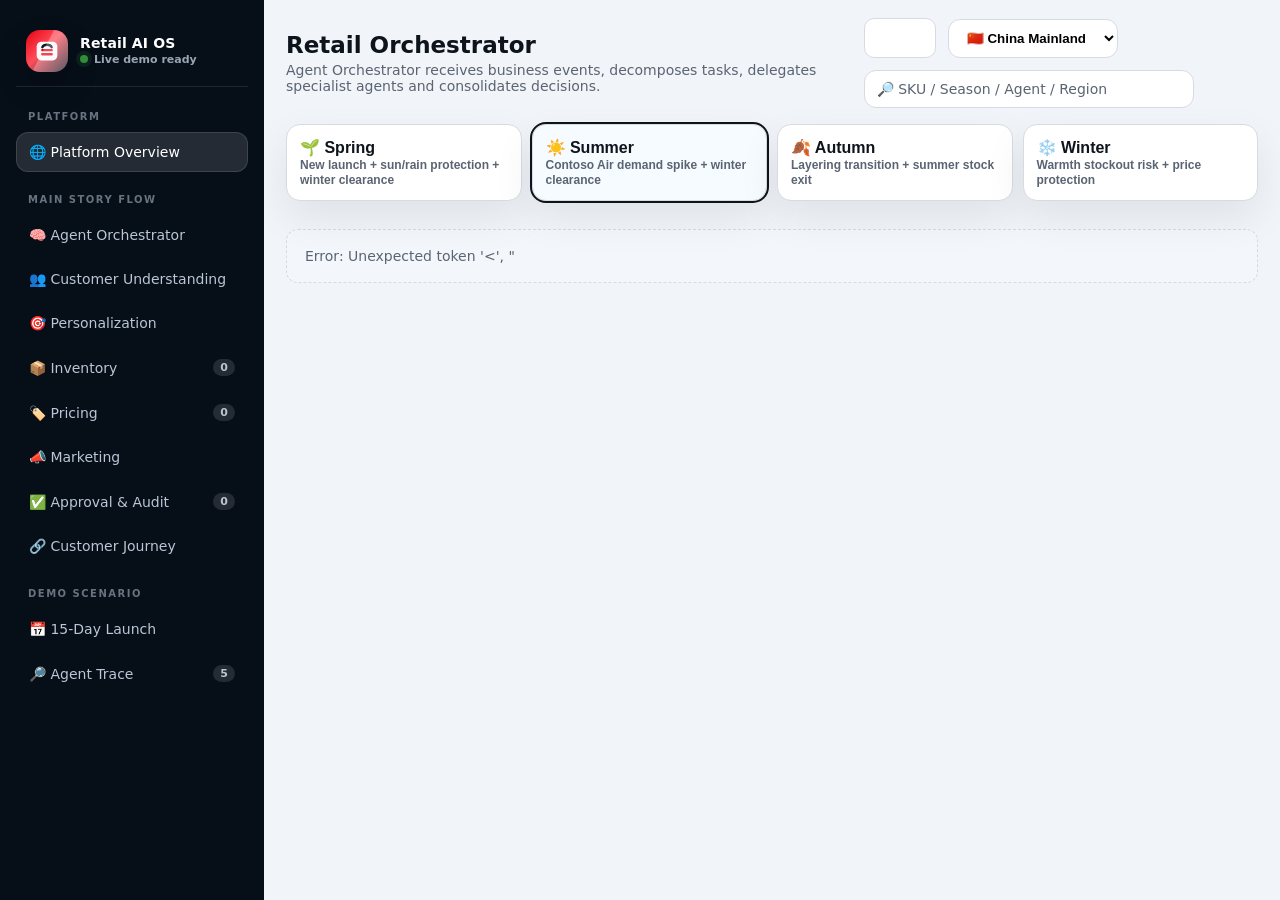
==== src/static/index.html @ 34c5a634 "feat: consolidate AMA panel recovery package" ====
<!doctype html>
<html lang="zh-CN">
<head>
  <meta charset="utf-8" />
  <meta name="viewport" content="width=device-width, initial-scale=1" />
  <title>Contoso Fashion Retail · Autonomous Retail Intelligence Agent Platform</title>
  <style>
    :root{--bg:oklch(0.965 0.006 255);--ink:oklch(0.19 0.018 255);--muted:oklch(0.50 0.025 255);--line:oklch(0.89 0.012 255);--panel:oklch(1 0 0);--soft:oklch(0.975 0.008 255);--red:oklch(0.60 0.22 25);--blue:oklch(0.55 0.15 248);--green:oklch(0.58 0.15 145);--amber:oklch(0.72 0.15 78);--shadow:0 16px 40px rgb(15 23 42/.08);--radius:16px;--mono:"SFMono-Regular",Consolas,"Liberation Mono",monospace}*{box-sizing:border-box}body{margin:0;background:var(--bg);color:var(--ink);font-family:Inter,ui-sans-serif,system-ui,-apple-system,BlinkMacSystemFont,"Segoe UI",sans-serif;font-size:14px}button{border:0;border-radius:10px;background:var(--ink);color:white;font-weight:750;padding:10px 14px;cursor:pointer;min-height:40px}button:hover{filter:brightness(1.05)}button.secondary{background:white;color:var(--ink);border:1px solid var(--line)}button.ok{background:var(--green)}button:disabled{opacity:.5;cursor:not-allowed}#langToggle{white-space:nowrap;min-width:72px}.topbar button{white-space:nowrap}.app{display:grid;grid-template-columns:264px 1fr;min-height:100vh}.side{background:oklch(0.16 0.025 255);color:white;padding:20px 16px;position:sticky;top:0;height:100vh}.brand{display:flex;gap:10px;align-items:center;font-weight:900;font-size:16px;margin-bottom:26px}.brandmark{width:36px;height:36px;background:#e60012;display:grid;place-items:center;border-radius:6px;font-size:11px;line-height:1.05;text-align:center;font-weight:900}.navitem{display:flex;gap:10px;align-items:center;color:oklch(0.82 0.025 255);padding:11px 12px;border-radius:12px;margin:4px 0;cursor:pointer;border:1px solid transparent}.navitem:hover{background:rgb(255 255 255/.07)}.navitem.active{background:rgb(255 255 255/.12);color:white;border-color:rgb(255 255 255/.12)}.navitem b{margin-left:auto;background:rgb(255 255 255/.12);border-radius:999px;padding:2px 7px;font-size:11px}.side small{color:oklch(0.66 0.025 255)}.main{padding:18px 22px 34px}.topbar{display:flex;justify-content:space-between;gap:16px;align-items:center;margin-bottom:16px}.title h1{font-size:23px;margin:0 0 4px}.title p{margin:0;color:var(--muted)}.search{background:white;border:1px solid var(--line);border-radius:12px;padding:10px 12px;color:var(--muted);min-width:330px}.grid{display:grid;gap:14px}.cols-4{grid-template-columns:repeat(4,1fr)}.cols-3{grid-template-columns:1.05fr 1.1fr .85fr}.cols-2{grid-template-columns:1fr 1fr}.panel{background:var(--panel);border:1px solid var(--line);border-radius:var(--radius);box-shadow:var(--shadow);overflow:hidden}.panel-h{padding:13px 15px;border-bottom:1px solid var(--line);display:flex;justify-content:space-between;gap:12px;align-items:center}.panel-h h2{font-size:15px;margin:0}.panel-b{padding:15px}.muted{color:var(--muted)}.small{font-size:12px}.season-tabs{display:grid;grid-template-columns:repeat(4,1fr);gap:10px;margin-bottom:14px}.season{background:white;color:var(--ink);border:1px solid var(--line);border-radius:14px;padding:13px;min-height:74px;text-align:left;box-shadow:var(--shadow)}.season.active{outline:2px solid var(--ink);background:oklch(0.985 0.01 255)}.season strong{display:block;font-size:16px}.season span{color:var(--muted);font-size:12px}.kpi strong{display:block;font-size:23px;letter-spacing:-.04em;margin-top:4px}.badge{display:inline-flex;align-items:center;gap:6px;border-radius:999px;padding:5px 9px;font-size:12px;font-weight:800;background:var(--soft);border:1px solid var(--line);margin:2px}.badge.red{color:var(--red);background:oklch(0.97 0.025 25)}.badge.blue{color:var(--blue);background:oklch(0.97 0.025 248)}.badge.green{color:var(--green);background:oklch(0.97 0.025 145)}.badge.amber{color:oklch(0.55 0.12 78);background:oklch(0.97 0.04 78)}.case{display:grid;grid-template-columns:1fr auto;gap:12px;align-items:start}.case h3{margin:5px 0 6px;font-size:18px}.case-meta{display:grid;grid-template-columns:repeat(2,1fr);gap:8px;margin-top:12px}.case-meta div{background:var(--soft);border:1px solid var(--line);border-radius:12px;padding:10px}.temp{font-size:42px;font-weight:950;letter-spacing:-.08em;color:var(--red)}.timeline{display:grid;gap:10px}.event{display:grid;grid-template-columns:86px 1fr;gap:12px}.event .time{font-family:var(--mono);font-size:12px;color:var(--muted);padding-top:3px}.event .body{border-left:3px solid var(--line);padding-left:12px}.event.done .body{border-color:var(--green)}.row{display:grid;grid-template-columns:1fr auto;gap:10px;border:1px solid var(--line);border-radius:12px;padding:11px;background:white}.row strong{display:block}.row code{font-family:var(--mono);font-size:12px;color:var(--muted)}.product-line{display:flex;gap:10px;align-items:center}.thumb{width:46px;height:46px;border-radius:12px;border:1px solid var(--line);background:var(--soft);display:grid;place-items:center;overflow:hidden;flex:0 0 auto}.thumb svg{width:46px;height:46px;display:block}.thumb.small{width:34px;height:34px;border-radius:9px}.thumb.small svg{width:34px;height:34px}.rows{display:grid;gap:9px}.workflow-canvas{position:relative;background:var(--soft);border:1px solid var(--line);border-radius:var(--radius);padding:24px;overflow:auto;min-height:600px}.wf-node{position:absolute;width:180px;background:white;border:2px solid var(--line);border-radius:14px;padding:12px;box-shadow:var(--shadow);cursor:pointer;transition:transform .15s,box-shadow .15s;z-index:2}.wf-node:hover{transform:translateY(-2px);box-shadow:0 8px 24px rgb(0 0 0/.12)}.wf-node.active{border-color:var(--blue);box-shadow:0 0 0 3px oklch(0.7 0.15 248/.2)}.wf-node.done{border-color:var(--green)}.wf-node.running{border-color:var(--amber);animation:pulse 1.2s infinite}.wf-node.waiting{border-color:var(--muted);opacity:.7}@keyframes pulse{0%,100%{box-shadow:0 0 0 0 oklch(0.84 0.16 82/.3)}50%{box-shadow:0 0 0 8px oklch(0.84 0.16 82/0)}}.wf-node-icon{width:36px;height:36px;border-radius:10px;display:grid;place-items:center;background:var(--soft);margin-bottom:8px;font-size:18px}.wf-node h4{margin:0 0 4px;font-size:13px}.wf-node p{margin:0;color:var(--muted);font-size:11px;line-height:1.4}.wf-node .wf-tags{margin-top:6px;display:flex;flex-wrap:wrap;gap:3px}.wf-node .wf-tag{font-size:9px;padding:2px 5px;border-radius:6px;background:var(--soft);border:1px solid var(--line);color:var(--muted)}.wf-node .wf-tag.azure{color:var(--blue);background:oklch(0.97 0.025 248)}.wf-node .wf-tag.tokens{color:var(--amber);background:oklch(0.97 0.04 82)}svg.wf-lines{position:absolute;top:0;left:0;width:100%;height:100%;pointer-events:none;z-index:1}svg.wf-lines path{fill:none;stroke:var(--line);stroke-width:2;marker-end:url(#arrow)}svg.wf-lines path.active{stroke:var(--blue);stroke-width:2.5}svg.wf-lines path.done{stroke:var(--green)}.agent-row{display:grid;grid-template-columns:34px 1fr auto;gap:10px;align-items:center;padding:10px;border:1px solid var(--line);border-radius:12px;background:white;margin-bottom:8px;cursor:pointer}.agent-row.active{outline:2px solid oklch(0.75 0.12 248);background:oklch(0.985 0.014 248)}.agent-icon{width:34px;height:34px;border-radius:10px;display:grid;place-items:center;background:var(--soft)}.agent-row h3{font-size:14px;margin:0}.agent-row p{margin:3px 0 0;color:var(--muted);font-size:12px}.table{width:100%;border-collapse:collapse}.table th,.table td{border-bottom:1px solid var(--line);padding:10px;text-align:left;vertical-align:top}.table th{font-size:12px;color:var(--muted);background:var(--soft)}pre{white-space:pre-wrap;word-break:break-word;background:oklch(0.18 0.018 255);color:oklch(0.92 0.01 255);padding:12px;border-radius:12px;max-height:360px;overflow:auto;font-size:12px;line-height:1.5}.empty{padding:18px;border:1px dashed var(--line);border-radius:12px;color:var(--muted);background:var(--soft)}@media(max-width:1120px){.app{grid-template-columns:1fr}.side{position:relative;height:auto}.cols-4,.cols-3,.cols-2,.season-tabs{grid-template-columns:1fr}.search{min-width:0}.topbar{align-items:flex-start;flex-direction:column}}
    .brand{display:flex;gap:12px;align-items:center;margin-bottom:18px;padding:10px 10px 14px;border-bottom:1px solid rgb(255 255 255/.10)}
    .brandmark{width:42px;height:42px;border-radius:14px;background:linear-gradient(135deg,#e60012 0%,#ff4d5a 45%,#111827 100%);box-shadow:0 14px 30px rgb(0 0 0/.22);display:grid;place-items:center;position:relative;overflow:hidden;flex:0 0 auto}
    .brandmark svg{width:30px;height:30px;display:block}.brandmark:after{content:"";position:absolute;inset:-40% -20% auto auto;width:32px;height:80px;background:rgb(255 255 255/.28);transform:rotate(28deg)}
    .brandtext{display:grid;gap:2px}.brandtext strong{font-size:14px;line-height:1.05;letter-spacing:.01em}.brandtext span{font-size:11px;color:oklch(0.72 0.025 255);font-weight:650}.status-dot{width:8px;height:8px;border-radius:50%;background:var(--green);box-shadow:0 0 0 4px oklch(0.58 0.15 145/.15);display:inline-block;margin-right:6px}
  </style>
</head>
<body>
<div class="app">
  <aside class="side">
    <div class="brand" aria-label="Contoso Fashion Retail AI OS">
      <div class="brandmark" aria-hidden="true">
        <svg viewBox="0 0 64 64" role="img">
          <rect x="10" y="12" width="44" height="40" rx="10" fill="white" opacity=".96"/>
          <path d="M22 24c3-7 17-7 20 0" fill="none" stroke="#111827" stroke-width="5" stroke-linecap="round"/>
          <path d="M22 30h20M22 39h20" stroke="#e60012" stroke-width="5" stroke-linecap="round"/>
        </svg>
      </div>
      <div class="brandtext">
        <strong>Retail AI OS</strong>
        <span><i class="status-dot"></i>Live demo ready</span>
      </div>
    </div>
    <div style="padding:6px 12px;margin:10px 0 4px;font-size:10px;text-transform:uppercase;letter-spacing:1.5px;color:oklch(0.55 0.025 255);font-weight:700">Platform</div>
    <div class="navitem active" data-view="overview" onclick="setView('overview')">🌐 Platform Overview</div>
    <div style="padding:6px 12px;margin:16px 0 4px;font-size:10px;text-transform:uppercase;letter-spacing:1.5px;color:oklch(0.55 0.025 255);font-weight:700">Main Story Flow</div>
    <div class="navitem" data-view="workflow" onclick="setView('workflow')">🧠 Agent Orchestrator</div>
    <div class="navitem" data-view="segments" onclick="setView('segments')">👥 Customer Understanding</div>
    <div class="navitem" data-view="personalization" onclick="setView('personalization')">🎯 Personalization</div>
    <div class="navitem" data-view="replenishment" onclick="setView('replenishment')">📦 Inventory <b id="nav-replenishment">0</b></div>
    <div class="navitem" data-view="promotions" onclick="setView('promotions')">🏷️ Pricing <b id="nav-promotions">0</b></div>
    <div class="navitem" data-view="marketing" onclick="setView('marketing')">📣 Marketing</div>
    <div class="navitem" data-view="approval" onclick="setView('approval')">✅ Approval & Audit <b id="nav-approval">0</b></div>
    <div class="navitem" data-view="journey" onclick="setView('journey')">🔗 Customer Journey</div>
    <div style="padding:6px 12px;margin:16px 0 4px;font-size:10px;text-transform:uppercase;letter-spacing:1.5px;color:oklch(0.55 0.025 255);font-weight:700">Demo Scenario</div>
    <div class="navitem" data-view="calendar" onclick="setView('calendar')">📅 15-Day Launch</div>
    <div class="navitem" data-view="runtime" onclick="setView('runtime')">🔎 Agent Trace <b id="nav-runtime">5</b></div>

  </aside>
  <main class="main">
    <div class="topbar"><div class="title"><h1 id="moduleTitle">Retail Orchestrator</h1><p id="moduleDesc">Agent Orchestrator receives business events, decomposes tasks, delegates specialist agents and consolidates decisions.</p></div><div style="display:flex;gap:12px;align-items:center;flex-wrap:wrap"><button id="langToggle" class="secondary" onclick="toggleLang()"></button>
      <select id="regionSelect" onchange="changeRegion(this.value)" style="border:1px solid var(--line);border-radius:12px;padding:10px 14px;background:white;font-weight:750;cursor:pointer;min-width:140px">
        <option value="china" data-en="China Mainland" data-zh="&#x4E2D;&#x56FD;&#x5927;&#x9646;">🇨🇳 China Mainland</option>
        <option value="japan" data-en="Japan" data-zh="&#x65E5;&#x672C;">🇯🇵 Japan</option>
        <option value="southeast_asia" data-en="Southeast Asia" data-zh="&#x4E1C;&#x5357;&#x4E9A;">🌏 Southeast Asia</option>
        <option value="korea" data-en="South Korea" data-zh="&#x97E9;&#x56FD;">🇰🇷 South Korea</option>
      </select>
      <div class="search">🔎 SKU / Season / Agent / Region</div>
    </div></div>
    <div class="season-tabs" id="seasonTabs"></div>
    <section class="grid cols-4" id="kpis"></section>
    <section id="moduleContent" style="margin-top:14px"></section>
  </main>
</div>
<script>
let data=null, run=null, active=0, currentSeason='summer', activeView='workflow';
let storyStep=0, storyRunning=false, storyActiveIdx=-1, storyTrack='';
let lang=(new URLSearchParams(location.search).get('lang')||localStorage.getItem('ama_lang')||'en').toLowerCase().startsWith('zh')?'zh':'en';
window.__gptResults = window.__gptResults || {};
const I18N={
  en:{
    common:{runId:'Run ID', replenishment:'Replenishment', promotion:'Promotion', approval:'Approval', alerts:'alerts', actions:'actions', pending:'pending', auditEvents:'audit events', noRun:'not started', units:'units', none:'none', understand:'Understand', decide:'Decide', act:'Act', learn:'Learn', endToEnd:'End-to-End Mapping', mappingBadge:'Understand → Decide → Act → Learn', understandText:'Customer 360, synthetic persona, search/comments/POS/RFID/weather signals.', decideText:'Inventory forecast, pricing guardrails, ROI validation, channel budget optimization.', actText:'Personalized storefront, App Push, email, AIGC image, digital human live, store ops work orders.', learnText:'CTR, conversion, sell-through, approval decisions and sentiment write back to shared memory.', runtimeProcessing:'Runtime processing…', runCreated:'Run created', customRunning:'Running custom SKU through Agent Orchestrator…', customDone:'Custom SKU executed', customFail:'Custom run failed', storyStart:'Business story started: Orchestrator receives seasonal event', boss:'Agent Orchestrator decomposes tasks and delegates specialist agents', approvalStage:'Approval gate: high-risk replenishment / pricing / campaign actions await human approval', executionStage:'Approvals completed. Executing work orders.', doneStage:'Flow completed. KPI Simulator reflects post-execution results.', regionalDifferentiation:'Regional Differentiation', focus:'Focus', launchAngle:'Launch angle', primaryChannel:'Primary channel', businessRisk:'Business risk', regionSwitching:'Switching region…', regionLabel:'Region', approved:'approved', completed:'completed', approvalNeeded:'Approval required', viewWorkflow:'View Agent Workflow', clickPacketDetail:'Click a Data Packet on the left to view Agent input/output.', seasonTaskCreated:'Seasonal business task created', daysLabel:'days', visualCostSaveLabel:'visual cost saving', liveGmvLabel:'live GMV', stockRiskLabel:'stock risk', currentRunLabel:'Current run', fillFormThenExecute:'Fill the form and click Execute.', dataFlow:'Data Flow'},
    ui:{'Personalization Applied':'Personalization Applied','Outcome':'Outcome','Conversion':'Conversion','LTV Change':'LTV Change','Satisfaction':'Satisfaction','Context Preserved':'Context Preserved','Yes':'Yes','No':'No','✓ Yes':'✓ Yes','✗ No':'✗ No','Context preserved':'Context preserved','actions':'actions','Confidence':'Confidence','Latency':'Latency','Azure Calls':'Azure Calls','Reads:':'Reads:','Writes:':'Writes:','Input consumed':'Input consumed','Decision output':'Decision output','Evidence':'Evidence','Owner:':'Owner:','Done':'Done','Approve':'Approve','Execute':'Execute','Calling Azure GPT-5.4-mini...':'Calling Azure GPT-5.4-mini...','Real-time AI Decision':'Real-time AI Decision','Decomposition complete':'Decomposition complete','Error':'Error','Unknown error':'Unknown error','Full AI story complete! All 9 steps done.':'Full AI story complete! All 9 steps done.','Personalized Content for 3 Customer Segments':'Personalized Content for 3 Customer Segments','work orders pending approval':'work orders pending approval','Agent-driven results vs course targets':'Agent-driven results vs course targets','Personalization Agent':'Personalization Agent','Dynamic · Per-Customer · Per-Channel':'Dynamic · Per-Customer · Per-Channel','Product Display':'Product Display','Email Content':'Email Content','Recommendations':'Recommendations','Personalized Recommendations':'Personalized Recommendations','Input Signals':'Input Signals','Stock State':'Stock State','Price Guardrails':'Price Guardrails','Marketing Agent — Autonomous Campaign Engine':'Marketing Agent — Autonomous Campaign Engine','Generate Campaign with GPT':'Generate Campaign with GPT','Audience':'Audience','Budget':'Budget','Channels':'Channels','Expected ROI':'Expected ROI','Budget Allocation':'Budget Allocation','A/B Test':'A/B Test','Autonomous Content Generation':'Autonomous Content Generation','Inputs from Other Agents':'Inputs from Other Agents','Email Subject Lines':'Email Subject Lines','Push Notifications':'Push Notifications','WeChat Copy':'WeChat Copy','Live Script':'Live Script','Pending':'Pending','Launch Builder — Enter SKU then execute':'Launch Builder — Enter SKU then execute','Interactive':'Interactive','Season':'Season','SKU ID':'SKU ID','Product Name':'Product Name','Category':'Category','Current Price ¥':'Current Price ¥','Cost ¥':'Cost ¥','Current Stock':'Current Stock','Safety Stock':'Safety Stock','Warehouse Available':'Warehouse Available','Baseline Daily Sales':'Baseline Daily Sales','App Views 24h':'App Views 24h','Cart Adds 24h':'Cart Adds 24h','RFID Try-ons 24h':'RFID Try-ons 24h','Demand Multiplier':'Demand Multiplier','Baseline CTR %':'Baseline CTR %','Target CTR %':'Target CTR %','Business Trigger / Product Opportunity':'Business Trigger / Product Opportunity','Execute Custom Launch':'Execute Custom Launch','What gets generated after execution？':'What gets generated after execution？','Closed loop':'Closed loop','Agent Orchestrator':'Agent Orchestrator','Azure Service Trace':'Azure Service Trace','Work Orders':'Work Orders','KPI Simulation':'KPI Simulation','Click to call Azure GPT-5.4-mini':'Click to call Azure GPT-5.4-mini','Touchpoints':'Touchpoints','Privacy':'Privacy','AIGC Visual Lab':'AIGC Visual Lab','Hero SKU':'Hero SKU','Coverage':'Coverage','CTR baseline':'CTR baseline','Winner CTR':'Winner CTR','Consumer Language Agent':'Consumer Language Agent','Brand feature → buying language':'Brand feature → buying language','Brand highlights':'Brand highlights','Consumer needs':'Consumer needs','GEO Scenario search':'GEO Scenario search','5-agent copywriting flow':'5-agent copywriting flow','Visual Work Orders':'Visual Work Orders','Digital Human Live Commerce':'Digital Human Live Commerce','Incremental capacity':'Incremental capacity','Recovered empty slots':'Recovered empty slots','FAQ updates':'FAQ updates','Expected GMV':'Expected GMV','Script Topics':'Script Topics','Live Commerce Work Orders':'Live Commerce Work Orders','Approval required':'Approval required','AI + BI + RPA / Workflow Map':'AI + BI + RPA / Workflow Map','AI is the brain · BI is the eyes · RPA is the hands':'AI is the brain · BI is the eyes · RPA is the hands','AI Brain':'AI Brain','BI Eyes':'BI Eyes','Automation Hands':'Automation Hands','Before':'Before','After':'After','Inventory Agent — Demand Forecast & Stock Optimization':'Inventory Agent — Demand Forecast & Stock Optimization','Demand Forecast':'Demand Forecast','Stockout Risk':'Stockout Risk','Replenishment':'Replenishment','Stock Levels by SKU':'Stock Levels by SKU','Store / Warehouse Stock':'Store / Warehouse Stock','Replenishment Orders':'Replenishment Orders','Pricing Agent — Dynamic Pricing Decision Chain':'Pricing Agent — Dynamic Pricing Decision Chain','Demand Signal':'Demand Signal','Competitor Price':'Competitor Price','Inventory State':'Inventory State','Pricing Decisions':'Pricing Decisions','Needs Approval':'Needs Approval','Auto-apply':'Auto-apply','Recommended':'Recommended','Margin Guardrails':'Margin Guardrails','Protected':'Protected','Min Margin Threshold':'Min Margin Threshold','Competitor Price Gap':'Competitor Price Gap','ROI Validation':'ROI Validation','Current':'Current','Target':'Target','Customer Understanding Agent':'Customer Understanding Agent','Build Customer 360 with GPT':'Build Customer 360 with GPT','Online':'Online','Mobile':'Mobile','In-Store':'In-Store','High Intent':'High Intent','Churn Risk':'Churn Risk','Cross-Channel':'Cross-Channel','Consent Rate':'Consent Rate','Customer Segments':'Customer Segments','Identity Resolution':'Identity Resolution','Device Merge':'Device Merge','Cross-device identity':'Cross-device identity','Behavior Aggregation':'Behavior Aggregation','Unified behavior':'Unified behavior','Privacy Consent':'Privacy Consent','Top Signal':'Top Signal','Live':'Live','Agent Runtime Trace':'Agent Runtime Trace','Shared Agent Memory':'Shared Agent Memory','Data Packet':'Data Packet','Data Layer':'Data Layer','Lakehouse + Event-driven':'Lakehouse + Event-driven','Ingestion':'Ingestion','Storage':'Storage','Processing':'Processing','Feature Store':'Feature Store','AI Layer':'AI Layer','Azure OpenAI + ML':'Azure OpenAI + ML','LLM':'LLM','Search (RAG)':'Search (RAG)','ML':'ML','Agent Framework':'Agent Framework','Multi-Agent Layer':'Multi-Agent Layer','Orchestration':'Orchestration','Registry':'Registry','Orchestrator':'Orchestrator','Memory':'Memory','Tool Calling':'Tool Calling','Governance Layer':'Governance Layer','Security + Compliance':'Security + Compliance','Identity':'Identity','Security':'Security','Compliance':'Compliance','Monitoring':'Monitoring','Serving Layer':'Serving Layer','Multi-channel':'Multi-channel','API':'API','Compute':'Compute','Cache':'Cache','CDN':'CDN','Azure Region':'Azure Region','Data Residency':'Data Residency','Languages':'Languages','Payments':'Payments','Agent Registry':'Agent Registry','Governance & Capability Registry':'Governance & Capability Registry','Feature Group':'Feature Group','Features':'Features','Freshness':'Freshness','Customer 360':'Customer 360','Consent-aware · Region-specific':'Consent-aware · Region-specific','Agent Orchestrator — Multi-Agent Orchestration':'Agent Orchestrator — Multi-Agent Orchestration','Run Full AI Story':'Run Full AI Story','CLICK ME':'CLICK ME','Shared Agent Memory':'Shared Agent Memory','Agent / Service Detail':'Agent / Service Detail','Click a node':'Click a node','Business Event':'Business Event','Agents Called':'Agents Called','Total Latency':'Total Latency','Task Decomposition':'Task Decomposition','Original Event':'Original Event','Business Intent':'Business Intent','Sub-tasks':'Sub-tasks','Dependencies':'Dependencies','Parallel Execution Groups':'Parallel Execution Groups','Orchestrator Tools':'Orchestrator Tools','Decision Summary':'Decision Summary','Reads':'Reads','Writes':'Writes','Azure Service Calls':'Azure Service Calls','Decision Output':'Decision Output','Approval Queue':'Approval Queue','Campaign Plan':'Campaign Plan','Raw Run State':'Raw Run State','Copy JSON':'Copy JSON','No pending items.':'No pending items.'},
    segments:{title:'Customer Understanding Agent',intro:'Unified customer profile from online, mobile and in-store behavior.',online:'Online',onlineDetail:'Browse · Search · Cart · Purchase · Reviews',mobile:'Mobile',mobileDetail:'App behavior · Push response · Location',store:'In-Store',storeDetail:'POS · RFID · Loyalty scan · Wi-Fi',customer360:'Customer 360',c360Detail:'Identity merge · CLV · Intent · Consent',identityMerge:'Identity resolution across devices',behaviorMerge:'Behavior aggregation',posMerge:'POS + RFID match',consentCheck:'Consent-aware processing',nbaNote:'Bridge between Customer Understanding and Marketing: not just who the customer is, but what the next best action should be.'},
    langButton:'中文', successMetrics:'Success Criteria Metrics', metric:'Metric', baseline:'Baseline', afterExecution:'After Full Execution', currentProgress:'Current Progress', target:'Target', sameStoreSales:'Same Store Sales Growth', inventoryWaste:'Inventory Waste Rate', customerSatisfaction:'Customer Satisfaction', ltvGrowth:'LTV Growth', executionProgress:'Execution Progress', positioning:'Positioning', projectMap:'🌐 Platform Overview', runStory:'▶ Run 15-Day Scenario', rerun:'↻ Re-run', dataFlow:'Data Flow', businessDecisionCase:'Business Decision Case', workOrders:'Work Orders', agentDetail:'Agent Detail', clickNode:'Click a node', clickNodeDetail:'Click a node above to view Agent details.', triggerCustomerDemand:'Trigger: Customer 360 + Demand Signal', parallelTracks:'Agent Orchestrator decomposes into 2 parallel tracks', track1:'Track 1', track2:'Track 2', coreDecisionChain:'Core Decision Chain', launchExecutionChain:'Launch Execution Chain', dataFlowSummary:'Data flows between tracks via shared memory and orchestration.', dataFlowDetail:'Track 1 turns customer, inventory and pricing signals into decisions. Track 2 uses those decisions to launch trend, product, visual, CTR, live and ROI execution, then writes performance data back to shared memory.', complianceAgent:'Compliance Agent', missingCompliance:'Compliance Agent missing', store:'Store', window:'Window', inSeasonFocus:'In-season focus', offSeasonClearancePool:'Off-season clearance pool', pending:'pending', days:'days', weatherSignal:'weather signal', highIntentCustomers:'high-intent customers', churnPriceRisk:'churn/price-risk', crossChannelTouchpoints:'cross-channel touchpoints', competitorPriceMonitored:'competitor price monitored', competitorGuardrailActive:'competitor guardrail active', agentLabels:{'Inventory Agent':'Inventory','Pricing Agent':'Pricing','Customer Understanding Agent':'Customer','Personalization Agent':'Personalize','Marketing Agent':'Marketing','Trend Insight Agent':'Trend','Product Planning Agent':'Product','Visual Intelligence Agent':'Visual','CTR Testing Agent':'CTR Test','Live Commerce Agent':'Live','Finance ROI Agent':'Finance','Compliance Agent':'Compliance'}, search:'🔎 SKU / Season / Agent / Region', footer:'Demo · 15-Day Launch',
    nav:{overview:'🌐 Platform Overview',workflow:'🧠 Agent Orchestrator',segments:'👥 Customer Understanding',personalization:'🎯 Personalization',replenishment:'📦 Inventory',promotions:'🏷️ Pricing',marketing:'📣 Marketing',approval:'✅ Approval & Audit',journey:'🔗 Customer Journey',calendar:'📅 15-Day Launch',runtime:'🔎 Agent Trace'},
    seasons:{spring:['🌱 Spring','New launch + sun/rain protection + winter clearance'],summer:['☀️ Summer','Contoso Air demand spike + winter clearance'],autumn:['🍂 Autumn','Layering transition + summer stock exit'],winter:['❄️ Winter','Warmth stockout risk + price protection']},
    viewMeta:{overview:['Autonomous Retail Intelligence Agent Platform','Five core AI agents integrate customer data and autonomously deliver personalized experiences across channels — powered by Azure AI and proven with a 15-day launch scenario.'],builder:['Launch Builder','Enter SKU, inventory, cost, CTR, and live-commerce assumptions, then generate one executable agent loop.'],calendar:['15-Day Launch Scenario','Turn a traditional 6-month launch into a 15-day Customer 360 + demand-signal loop across AI, BI and Automation.'],visual:['AIGC Visual Lab','Generate multiple model/scene variants in minutes and use Azure ML-style CTR testing to pick the winning asset.'],live:['Digital Human Live','Recover unmanned long-tail live-commerce slots and write unanswered questions back to the FAQ knowledge base.'],automation:['AI+BI+RPA Map','AI is the brain, BI is the eyes, Workflow/RPA are the hands across private domain, service, logistics, supply chain, and finance.'],replenishment:['Inventory Optimization','Stockout risk, replenishment and transfer work orders, approval and execution.'],promotions:['Pricing Actions','In-season price protection, off-season clearance, margin guardrails, ROI risk and promotion approval.'],segments:['Customer Intelligence','Customer 360, intent detection, channel preference, privacy consent and reachability.'],personalization:['Personalization Actions','Convert customer intent, inventory state, and pricing guardrails into Next Best Action: who, what content, which channel, and why.'],marketing:['Marketing Campaigns','Marketing Agent generates omnichannel campaigns: AIGC assets, digital human live, App Push, email, mini-program and budget optimization.'],runtime:['Agent Trace','Inspect each agent’s Azure OpenAI, AI Search, Cosmos DB, Redis, ML, Fabric and workflow calls.'],journey:['Customer Journey','Follow one customer across app, store, live commerce and messaging with preserved context and personalized actions.'],kpi:['Success Criteria Simulator','Track course success metrics: same-store sales growth, waste reduction, satisfaction and LTV uplift.'],approval:['Human Approval Gate','High-risk replenishment, pricing, campaign and ROI assumptions require human approval.'],audit:['Governance Audit','Review decisions, approvals, execution, compliance checks and raw run state.'],architecture:['Azure Architecture','Azure resource mapping across Data + AI + Agent + Real-time + Automation + Governance.'],workflow:['Retail Orchestrator','Agent Orchestrator receives business events, decomposes tasks, delegates specialist agents and consolidates decisions.'],registry:['Agent Registry','Capabilities, tools, permissions, SLA and governance status for each agent.']},
    overview:{badge:'Platform Overview',title:'Autonomous Retail Intelligence Platform',intro:'An AI-powered retail platform that integrates customer data across channels and autonomously delivers personalized experiences through 5 specialized agents. Proven to drive <strong>+40% same-store sales</strong>, <strong>-50% inventory waste</strong>, and <strong>+60% customer LTV</strong>.',success:'Success Criteria',successItems:[['Same Store Sales','+40% growth through agent-driven personalization'],['Inventory Waste','-50% reduction via demand forecasting'],['Customer Satisfaction','85% score with cross-channel consistency'],['LTV Growth','+60% through continuous relationship management'],['Omnichannel','Seamless experience across all touchpoints with context continuity']],five:'Five Core AI Agents',mapped:'100% mapped',open:'Open',scope:[['Customer Understanding Agent','Unify online, mobile and offline behavior into Customer 360, intent score, consent status and regional demand heatmap.','Customer Intelligence','Customer 360 · Synthetic Persona · Consent Management'],['Personalization Agent','Generate Next Best Action for each customer: what product, what message, which channel, and why now.','Personalization Actions','Next Best Action · Cosmos DB User Memory'],['Inventory Agent','Forecast stockout/overstock from POS, App, RFID, weather and warehouse inventory, then create replenishment/transfer orders.','Replenishment · Transfer · Stockout Guardrail','Azure ML Forecast · Fabric Real-time Features','replenishment'],['Pricing Agent','Validate dynamic pricing and promotion decisions across demand, competitor price, inventory, margin and approval thresholds.','Pricing Actions','Dynamic Pricing · Margin Guardrails · ROI Validation'],['Marketing Agent','Orchestrate App Push, email, mini-program, AIGC assets, live scripts and budget allocation.','Marketing Campaigns','Azure AI Foundry · APIM / MCP Tools']]},
    gptChain:{inputFrom:'Input from',outputTo:'Output to',businessEvent:'Business Event',campaignExecution:'Campaign Execution',completed:'Completed GPT results',aiDecisionPersisted:'AI Decision (persisted)',aiDecision:'AI Decision',confidence:'Confidence',complete:'Complete',demoPage:'Demo / results page',storedResults:'Stored GPT results',noStoredResults:'No stored GPT results yet',pageSummaries:{calendar:'15-Day Scenario results page',journey:'Customer Journey results page',kpi:'Success Criteria results page',approval:'Approval results page'},steps:[['workflow','🧠','Orchestrator','Business event: Customer 360 + demand spike + heatwave','5 specialist tasks'],['segments','👥','Customer Understanding','Orchestrator task: build Customer 360 segments','Customer 360 segments, intent score, consent and channel preference'],['personalization','🎯','Personalization','Customer 360 segments + inventory/pricing context','Next Best Actions: product, message, channel and timing'],['replenishment','📦','Inventory','Demand signals + NBA product demand + stock state','Demand forecast, stockout risk and replenishment decision'],['promotions','🏷️','Pricing','Demand forecast + competitor price + inventory risk','Dynamic pricing, promotion decision and margin guardrails'],['marketing','📣','Marketing','NBA + inventory availability + validated price','Autonomous campaign, channel mix and budget optimization']]}
  },
  zh:{
    common:{runId:'运行批次', replenishment:'Replenish', promotion:'Promote', approval:'审批', alerts:'预警', actions:'动作', pending:'待处理', auditEvents:'审计事件', noRun:'未运行', units:'件', none:'无', understand:'理解客户', decide:'协同决策', act:'全渠道行动', learn:'持续学习', endToEnd:'端到端映射', mappingBadge:'理解 → 决策 → 行动 → 学习', understandText:'Customer 360、合成 Persona、搜索/评论/POS/RFID/天气信号。', decideText:'库存预测、价格护栏、ROI 校验、渠道预算优化。', actText:'个性化首页、App Push、邮件、AIGC 图片、Digital human live、门店运营工单。', learnText:'CTR、转化、售罄率、审批决策和情绪反馈写回共享记忆。', runtimeProcessing:'运行中…', runCreated:'已创建运行批次', customRunning:'正在通过 Agent Orchestrator 执行自定义 SKU…', customDone:'自定义 SKU 已执行', customFail:'自定义运行失败', storyStart:'业务故事开始：Orchestrator 接收季节事件', boss:'Agent Orchestrator Decompose任务并分派给专业 Agent', approvalStage:'进入审批台：高风险Replenish/定价/营销动作等待人工审批', executionStage:'审批完成，开始执行业务工单', doneStage:'完整流程结束：KPI 模拟器已更新执行后效果', regionalDifferentiation:'区域差异化', focus:'业务重点', launchAngle:'上新切入点', primaryChannel:'主渠道', businessRisk:'业务风险', regionSwitching:'正在切换区域…', regionLabel:'区域', approved:'已审批', completed:'已完成', approvalNeeded:'需要审批', viewWorkflow:'查看 Agent 工作流', clickPacketDetail:'点击左侧 Data Packet 查看 Agent 输入/输出。', seasonTaskCreated:'季节业务任务已创建', daysLabel:'天', visualCostSaveLabel:'视觉成本节省', liveGmvLabel:'直播 GMV', stockRiskLabel:'库存风险', currentRunLabel:'当前运行', fillFormThenExecute:'填写表单并点击执行。', dataFlow:'数据流'},
    ui:{'Personalization Applied':'已应用个性化','Outcome':'结果','Conversion':'转化','LTV Change':'LTV 变化','Satisfaction':'满意度','Context Preserved':'上下文保留','Yes':'是','No':'否','✓ Yes':'✓ 是','✗ No':'✗ 否','Context preserved':'上下文已保留','actions':'动作','Confidence':'置信度','Latency':'延迟','Azure Calls':'Azure 调用','Reads:':'读取：','Writes:':'写入：','Input consumed':'已消费输入','Decision output':'决策输出','Evidence':'证据','Owner:':'负责人：','Done':'完成','Approve':'审批','Execute':'执行','Calling Azure GPT-5.4-mini...':'正在调用 Azure GPT-5.4-mini...','Real-time AI Decision':'实时 AI 决策','Decomposition complete':'拆解完成','Error':'错误','Unknown error':'未知错误','Full AI story complete! All 9 steps done.':'完整 AI 故事完成！9 个步骤全部完成。','Personalized Content for 3 Customer Segments':'面向 3 类客户分群的个性化内容','work orders pending approval':'个工单待审批','Agent-driven results vs course targets':'Agent 驱动结果 vs 课程目标','Personalization Agent':'个性化 Agent','Dynamic · Per-Customer · Per-Channel':'动态 · 按客户 · 按渠道','Product Display':'商品展示','Email Content':'邮件内容','Recommendations':'推荐','Personalized Recommendations':'个性化推荐','Input Signals':'输入信号','Stock State':'库存状态','Price Guardrails':'价格护栏','Marketing Agent — Autonomous Campaign Engine':'营销 Agent — 自主活动引擎','Generate Campaign with GPT':'用 GPT 生成活动','Audience':'受众','Budget':'预算','Channels':'渠道','Expected ROI':'预期 ROI','Budget Allocation':'预算分配','A/B Test':'A/B 测试','Autonomous Content Generation':'自主内容生成','Inputs from Other Agents':'来自其他 Agent 的输入','Email Subject Lines':'邮件标题','Push Notifications':'推送通知','WeChat Copy':'微信文案','Live Script':'直播脚本','Pending':'待处理','Launch Builder — Enter SKU then execute':'上新构建器 — 输入 SKU 后执行','Interactive':'交互式','Season':'季节','SKU ID':'SKU ID','Product Name':'商品名称','Category':'品类','Current Price ¥':'当前价格 ¥','Cost ¥':'成本 ¥','Current Stock':'当前库存','Safety Stock':'安全库存','Warehouse Available':'仓库可用库存','Baseline Daily Sales':'基线日销量','App Views 24h':'App 24小时浏览量','Cart Adds 24h':'24小时加购','RFID Try-ons 24h':'24小时 RFID 试穿','Demand Multiplier':'需求倍数','Baseline CTR %':'基线 CTR %','Target CTR %':'目标 CTR %','Business Trigger / Product Opportunity':'业务触发 / 商品机会','Execute Custom Launch':'执行自定义上新','What gets generated after execution？':'执行后会生成什么？','Closed loop':'闭环','Agent Orchestrator':'Agent 编排器','Azure Service Trace':'Azure 服务调用链','Work Orders':'工单','KPI Simulation':'KPI 模拟','Click to call Azure GPT-5.4-mini':'点击调用 Azure GPT-5.4-mini','Touchpoints':'触点','Privacy':'隐私','AIGC Visual Lab':'AIGC 视觉实验室','Hero SKU':'主推 SKU','Coverage':'覆盖率','CTR baseline':'CTR 基线','Winner CTR':'胜出 CTR','Consumer Language Agent':'消费者语言 Agent','Brand feature → buying language':'品牌特性 → 购买语言','Brand highlights':'品牌亮点','Consumer needs':'消费者需求','GEO Scenario search':'GEO 场景搜索','5-agent copywriting flow':'5-Agent 文案流程','Visual Work Orders':'视觉工单','Digital Human Live Commerce':'数字人直播电商','Incremental capacity':'增量产能','Recovered empty slots':'追回空档时长','FAQ updates':'FAQ 更新','Expected GMV':'预期 GMV','Script Topics':'脚本主题','Live Commerce Work Orders':'直播电商工单','Approval required':'需要审批','AI + BI + RPA / Workflow Map':'AI + BI + RPA / 工作流地图','AI is the brain · BI is the eyes · RPA is the hands':'AI 是大脑 · BI 是眼睛 · RPA 是手脚','AI Brain':'AI 大脑','BI Eyes':'BI 眼睛','Automation Hands':'自动化手脚','Before':'之前','After':'之后','Inventory Agent — Demand Forecast & Stock Optimization':'库存 Agent — 需求预测与库存优化','Demand Forecast':'需求预测','Stockout Risk':'缺货风险','Replenishment':'补货','Stock Levels by SKU':'SKU 库存水平','Store / Warehouse Stock':'门店 / 仓库库存','Replenishment Orders':'补货工单','Pricing Agent — Dynamic Pricing Decision Chain':'定价 Agent — 动态定价决策链','Demand Signal':'需求信号','Competitor Price':'竞品价格','Inventory State':'库存状态','Pricing Decisions':'定价决策','Needs Approval':'需要审批','Auto-apply':'自动应用','Recommended':'建议价格','Margin Guardrails':'毛利护栏','Protected':'已保护','Min Margin Threshold':'最低毛利阈值','Competitor Price Gap':'竞品价差','ROI Validation':'ROI 校验','Current':'当前','Target':'目标','Customer Understanding Agent':'客户理解 Agent','Build Customer 360 with GPT':'用 GPT 构建 Customer 360','Online':'线上','Mobile':'移动端','In-Store':'门店','High Intent':'高意向','Churn Risk':'流失风险','Cross-Channel':'跨渠道','Consent Rate':'授权率','Customer Segments':'客户分群','Identity Resolution':'身份解析','Device Merge':'设备合并','Cross-device identity':'跨设备身份','Behavior Aggregation':'行为聚合','Unified behavior':'统一行为','Privacy Consent':'隐私授权','Top Signal':'最强信号','Live':'实时','Agent Runtime Trace':'Agent 运行调用链','Shared Agent Memory':'共享 Agent 记忆','Data Packet':'数据包','Data Layer':'数据层','Lakehouse + Event-driven':'Lakehouse + 事件驱动','Ingestion':'摄取','Storage':'存储','Processing':'处理','Feature Store':'特征库','AI Layer':'AI 层','Azure OpenAI + ML':'Azure OpenAI + ML','LLM':'大语言模型','Search (RAG)':'搜索 (RAG)','ML':'机器学习','Agent Framework':'Agent 框架','Multi-Agent Layer':'多 Agent 层','Orchestration':'编排','Registry':'注册表','Orchestrator':'编排器','Memory':'记忆','Tool Calling':'工具调用','Governance Layer':'治理层','Security + Compliance':'安全 + 合规','Identity':'身份','Security':'安全','Compliance':'合规','Monitoring':'监控','Serving Layer':'服务层','Multi-channel':'多渠道','API':'API','Compute':'计算','Cache':'缓存','CDN':'CDN','Azure Region':'Azure 区域','Data Residency':'数据驻留','Languages':'语言','Payments':'支付','Agent Registry':'Agent 注册表','Governance & Capability Registry':'治理与能力注册表','Feature Group':'特征组','Features':'特征','Freshness':'新鲜度','Customer 360':'Customer 360','Consent-aware · Region-specific':'授权感知 · 区域适配','Agent Orchestrator — Multi-Agent Orchestration':'Agent Orchestrator — 多 Agent 编排','Run Full AI Story':'运行完整 AI 故事','CLICK ME':'点我','Agent / Service Detail':'Agent / 服务详情','Click a node':'点击节点','Business Event':'业务事件','Agents Called':'调用 Agent 数','Total Latency':'总延迟','Task Decomposition':'任务拆解','Original Event':'原始事件','Business Intent':'业务意图','Sub-tasks':'子任务','Dependencies':'依赖','Parallel Execution Groups':'并行执行组','Orchestrator Tools':'编排器工具','Decision Summary':'决策摘要','Reads':'读取','Writes':'写入','Azure Service Calls':'Azure 服务调用','Decision Output':'决策输出','Approval Queue':'审批队列','Campaign Plan':'活动计划','Raw Run State':'原始运行状态','Copy JSON':'复制 JSON','No pending items.':'无待处理项。'},
    segments:{title:'客户洞察智能体',intro:'基于线上、移动端和门店的用户行为，构建统一客户画像。',online:'线上',onlineDetail:'浏览 · 搜索 · 加购 · 下单 · 评价',mobile:'移动端',mobileDetail:'App 行为 · 推送响应 · 位置',store:'门店',storeDetail:'POS · RFID · 会员扫码 · Wi-Fi',customer360:'Customer 360',c360Detail:'身份合并 · CLV · 意图 · 授权',identityMerge:'跨设备身份解析',behaviorMerge:'行为聚合',posMerge:'POS + RFID 匹配',consentCheck:'隐私授权处理',nbaNote:'连接客户理解与营销的桥梁：不只是知道客户是谁，更要知道下一步该做什么。'},
    langButton:'English', successMetrics:'成功标准指标', metric:'指标', baseline:'基线', afterExecution:'全面执行后', currentProgress:'当前进度', target:'目标', sameStoreSales:'同店销售增长', inventoryWaste:'库存损耗率', customerSatisfaction:'客户满意度', ltvGrowth:'LTV 增长', executionProgress:'执行进度', positioning:'定位', projectMap:'🌐 平台总览', runStory:'▶ 运行15天场景', rerun:'↻ 重新运行', dataFlow:'数据流', businessDecisionCase:'业务决策案例', workOrders:'工单', agentDetail:'Agent 详情', clickNode:'点击节点', clickNodeDetail:'点击上方节点查看 Agent 详情。', triggerCustomerDemand:'触发：Customer 360 + 需求信号', parallelTracks:'Agent Orchestrator 拆解为两条并行链路', track1:'Track 1', track2:'Track 2', coreDecisionChain:'核心决策链', launchExecutionChain:'上新执行链', dataFlowSummary:'两条链路通过共享记忆与编排交换数据。', dataFlowDetail:'Track 1 将客户、库存和定价信号转化为决策。Track 2 使用这些决策执行趋势、商品、视觉、CTR、直播与 ROI 任务，并将表现数据写回共享记忆。', complianceAgent:'合规 Agent', missingCompliance:'缺少合规 Agent', store:'门店', window:'窗口', inSeasonFocus:'当季重点', offSeasonClearancePool:'反季清仓池', pending:'待处理', days:'天', weatherSignal:'天气信号', highIntentCustomers:'高意向客户', churnPriceRisk:'流失/价格风险', crossChannelTouchpoints:'跨渠道触点', competitorPriceMonitored:'已监控竞品价格', competitorGuardrailActive:'竞品护栏已启用', agentLabels:{'Inventory Agent':'库存','Pricing Agent':'定价','Customer Understanding Agent':'客户','Personalization Agent':'个性化','Marketing Agent':'营销','Trend Insight Agent':'趋势','Product Planning Agent':'商品','Visual Intelligence Agent':'视觉','CTR Testing Agent':'CTR 测试','Live Commerce Agent':'直播','Finance ROI Agent':'财务','Compliance Agent':'合规'}, search:'🔎 SKU / 季节 / Agent / 区域', footer:'Demo · 15天上新',
    nav:{overview:'🌐 平台总览',workflow:'🧠 Agent 编排',segments:'👥 客户理解',personalization:'🎯 个性化',replenishment:'📦 库存',promotions:'🏷️ 定价',marketing:'📣 营销',approval:'✅ 审批与审计',journey:'🔗 客户旅程',calendar:'📅 15天上新场景',runtime:'🔎 Agent 调用链'},
    seasons:{spring:['🌱 Spring','上新 + 防晒防雨 + 冬品清仓'],summer:['☀️ Summer','Contoso Air 爆发 + 羽绒反季Promote'],autumn:['🍂 Autumn','叠穿转季 + 夏品尾货退出'],winter:['❄️ Winter','保暖缺货预警 + 价格保护']},
    viewMeta:{overview:['自主零售智能 Agent 平台','五大核心 AI 智能体整合客户数据，并跨渠道自主交付个性化体验；基于 Azure AI 驱动，以 15 天上新场景端到端验证。'],builder:['上新构建器','输入 SKU、库存、成本、CTR、直播时段等假设数字，然后生成一条可执行 Agent 闭环。'],calendar:['15天上新场景','把传统 6 个月串行上新，改造成 15 天 Customer 360 + demand信号驱动的 AI+BI+Automation 闭环。'],visual:['AIGC 视觉实验室','几分钟生成多版本模特/场景图，结合 Azure ML 风格 CTR 测图，胜出素材上线。'],live:['Digital human live','把深夜/长尾无人直播时段转成新增销售额，弹幕问题沉淀进知识库。'],automation:['AI+BI+RPA 映射','AI 是大脑、BI 是眼睛、Workflow/RPA 是手脚，覆盖私域、客服、物流、供应链、财务。'],replenishment:['库存优化','缺货风险、补货与调拨工单，并可审批与执行。'],promotions:['定价动作','当季价格保护、反季清仓、毛利护栏、ROI 风险和Promote审批。'],segments:['客户智能','Customer 360、意图识别、渠道偏好、隐私授权和可触达性。'],personalization:['个性化动作','把客户意图、库存状态和价格护栏合成为 Next Best Action：对谁、什么内容、哪个渠道、为什么。'],marketing:['营销活动','Marketing Agent 自主生成多渠道活动：AIGC 素材、Digital human live、App Push、邮件、小程序和预算优化。'],runtime:['Agent 调用链','查看每个 Agent 调用的 Azure OpenAI、AI Search、Cosmos DB、Redis、ML、Fabric 等服务。'],journey:['客户旅程','跟踪单个客户在 App、门店、直播和消息渠道中的连续上下文、个性化动作与结果。'],kpi:['成功标准模拟器','跟踪课程成功指标：同店销售增长、库存浪费下降、满意度和 LTV 提升。'],approval:['人工审批','高风险Replenish、定价、营销和 ROI 假设进入人工审批。'],audit:['治理审计','查看 Agent 决策、审批、执行、合规检查和原始运行状态。'],architecture:['Azure 架构','Data + AI + Agent + Real-time + Automation + Governance 的 Azure 资源映射。'],workflow:['零售编排器','Agent Orchestrator 接收业务事件、Decompose任务、分派专家 Agent，并汇总决策。'],registry:['Agent 注册表','每个 Agent 的能力、工具、权限、SLA 和治理状态。']},
    overview:{badge:'平台概览',title:'自主零售智能 Agent 平台',intro:'基于 AI 的零售平台，整合跨渠道客户数据，通过 5 个专业智能体自主交付个性化体验。验证效果：<strong>同店销售 +40%</strong>、<strong>库存损耗 -50%</strong>、<strong>客户 LTV +60%</strong>。',success:'成功标准',successItems:[['同店销售','通过智能体驱动的个性化实现 +40% 增长'],['库存损耗','通过精准demand预测降低 50%'],['客户满意度','跨渠道一致体验达到 85% 分'],['LTV 增长','持续客户关系管理提升 60%']],five:'五大核心 AI 智能体',mapped:'100% 覆盖',open:'打开',scope:[['Customer Understanding Agent','统一线上/移动端/线下行为，形成 Customer 360、意图分、授权状态和区域demand热力图。','Customer Intelligence','Customer 360 · 合成 Persona · 隐私授权管理'],['Personalization Agent','为不同客户生成 Next Best Action：看什么商品、什么文案、什么渠道、为什么现在触达。','Personalization Actions','Next Best Action · Cosmos DB 用户记忆'],['Inventory Agent','基于 POS、App、RFID、天气和仓库库存预测缺货/积压，生成Replenish与调拨工单。','补货 · 调拨 · 缺货护栏','Azure ML 预测 · Fabric 实时特征','replenishment'],['Pricing Agent','在demand、竞品、库存、毛利和审批阈值之间做动态定价和Promote校验。','Pricing Actions','动态定价 · 毛利护栏 · ROI 校验'],['Marketing Agent','自主编排 App Push、邮件、小程序、AIGC 素材、直播脚本和预算分配。','Marketing Campaigns','Azure AI Foundry · APIM / MCP 工具']]},
    gptChain:{inputFrom:'输入来自',outputTo:'输出给',businessEvent:'业务事件',campaignExecution:'活动执行',completed:'已完成 GPT 结果',aiDecisionPersisted:'AI 决策（已保留）',aiDecision:'AI 决策',confidence:'置信度',complete:'完成',demoPage:'演示 / 结果页',storedResults:'已保存 GPT 结果',noStoredResults:'暂无已保存 GPT 结果',pageSummaries:{calendar:'15天场景结果页',journey:'客户旅程结果页',kpi:'成功标准结果页',approval:'审批结果页'},steps:[['workflow','🧠','编排器','业务事件：Customer 360 + demand 激增 + 热浪','5 个专家任务'],['segments','👥','客户理解','编排器任务：构建 Customer 360 分群','Customer 360 分群、意图分、授权和渠道偏好'],['personalization','🎯','个性化','Customer 360 分群 + 库存/定价上下文','Next Best Actions：商品、文案、渠道和时机'],['replenishment','📦','库存','demand 信号 + NBA 商品需求 + 库存状态','需求预测、缺货风险和补货决策'],['promotions','🏷️','定价','需求预测 + 竞品价格 + 库存风险','动态定价、促销决策和毛利护栏'],['marketing','📣','营销','NBA + 可用库存 + 已验证价格','自主活动、渠道组合和预算优化']]}
  }
};
function tx(){return I18N[lang]||I18N.en}
const seasons=[['spring','🌱 Spring','New launch + sun/rain protection + winter clearance'],['summer','☀️ Summer','Contoso Air demand spike + winter clearance'],['autumn','🍂 Autumn','Layering transition + summer stock exit'],['winter','❄️ Winter','Warmth stockout risk + price protection']];
const viewMeta={overview:['Autonomous Retail Intelligence Agent Platform','Five core AI agents cover customer understanding, personalization, inventory, pricing, and marketing, powered by Azure AI and validated through a 15-day launch scenario.'],builder:['Launch Builder','Enter SKU, inventory, cost, CTR, and live-commerce assumptions, then generate an executable agent loop.'],calendar:['15-Day Launch Scenario','Transform a traditional 6-month apparel launch into a 15-day parallel AI+BI+Automation loop.'],visual:['AIGC Visual Lab','Generate multiple model/scene variants in minutes, use Azure ML-style CTR testing, and publish the winning asset.'],live:['Digital Human Live','Turn unmanned long-tail live-commerce slots into incremental sales and write questions back to the knowledge base.'],automation:['AI+BI+RPA Map','AI is the brain, BI is the eyes, and Workflow/RPA are the hands across private domain, service, logistics, supply chain, and finance.'],replenishment:['Inventory Optimization','Stockout risk, replenishment and transfer work orders, approval and execution.'],promotions:['Pricing Actions','In-season price protection plus off-season clearance SKUs, price recommendations, ROI risk and promotion approval.'],segments:['Customer Intelligence','Customer 360, intent detection, channel preference, privacy consent and reachability.'],journey:['Customer Journey','Single-customer cross-channel journey: touchpoints, agents, context continuity, personalization and outcomes.'],personalization:['Personalization Actions','Convert customer understanding, inventory state, and pricing guardrails into Next Best Action: who, what content, which channel, and why.'],marketing:['Marketing Campaigns','Marketing Agent generates omnichannel campaigns: AIGC assets, digital human live, App Push, email, mini-program and budget optimization.'],runtime:['Azure Service Trace','Inspect each agent’s Azure OpenAI, AI Search, Cosmos DB, Redis, ML and Fabric calls.'],kpi:['Success Criteria Simulator','Review same-store sales growth, waste reduction, customer satisfaction and LTV improvement success criteria.'],approval:['Human Approval Gate','High-risk replenishment, price changes, live scheduling and ROI assumptions enter human approval for Responsible AI.'],audit:['Governance Audit','Review agent decisions, approvals, execution, compliance checks and raw run state.'],architecture:['Azure Architecture','Azure resource mapping across Data + AI + Agent + Real-time + Automation + Governance.'],workflow:['Retail Orchestrator','Agent Orchestrator receives business events, decomposes tasks, delegates specialist agents and consolidates results.'],registry:['Agent Registry','Capabilities, tools, permissions, SLA and governance status for each agent.'],pipeline:['Real-time Data Pipeline','POS / App / RFID / Weather / Comments / Live → Event Hubs → Retail IQ → Agent.'],featurestore:['Retail Feature Store','Real-time and batch feature definitions and storage for customers, products, sessions, visuals, live commerce and operations.'],customer360:['Customer 360','Unified customer profile: CLV, lifecycle, preferences and compliance status.']};
const icons={'Inventory Agent':'📦','Pricing Agent':'🏷️','Customer Understanding Agent':'👥','Personalization Agent':'🎯','Marketing Agent':'📣','Orchestrator Agent':'🧠','Trend Insight Agent':'📡','Product Planning Agent':'🧵','Visual Intelligence Agent':'🖼️','CTR Testing Agent':'📈','Live Commerce Agent':'🎥','Finance ROI Agent':'💰'};
const names={'Inventory Agent':'Inventory / Replenishment Agent','Pricing Agent':'Pricing / Off-season Promotion Agent','Customer Understanding Agent':'Customer Understanding Agent','Personalization Agent':'Personalization Agent','Marketing Agent':'Marketing Execution Agent','Orchestrator Agent':'Orchestrator Agent','Trend Insight Agent':'Trend Insight Agent','Product Planning Agent':'Product Planning Agent','Visual Intelligence Agent':'AIGC Visual Agent','CTR Testing Agent':'CTR Testing Agent','Live Commerce Agent':'Digital Human Live Agent','Finance ROI Agent':'Finance ROI Agent'};
const summaries={'Inventory Agent':'Uses season calendar, weather, POS, RFID and App signals to detect stockout risk and create replenishment/transfer orders.','Pricing Agent':'Separates in-season price protection from off-season promotion, then validates margin, ROI and approval thresholds.','Customer Understanding Agent':'Identifies high-intent customers, price-sensitive customers and reachable channels while filtering non-consented audiences.','Personalization Agent':'Combines inventory, price and customer state into Next Best Action while avoiding out-of-stock recommendations.','Marketing Agent':'Generates channel budget, A/B tests and approval actions while avoiding broad coupons that create stockouts.'};
const seasonIds=['spring','summer','autumn','winter'];
const counterIds={replenishment:'nav-replenishment',promotions:'nav-promotions',approval:'nav-approval',runtime:'nav-runtime',audit:'nav-audit'};
function applyStaticLang(){
  const t=tx();
  document.documentElement.lang=lang==='zh'?'zh-CN':'en';
  document.getElementById('langToggle').textContent=t.langButton;
  const search=document.querySelector('.search'); if(search)search.textContent=t.search;
}
function localizeVisibleText(root=document.body){
  const map=tx().ui||{};
  const skip=new Set(['SCRIPT','STYLE','TEXTAREA','INPUT','SELECT','OPTION']);
  const walker=document.createTreeWalker(root,NodeFilter.SHOW_TEXT,{acceptNode:n=>{
    const p=n.parentElement;
    if(!p||skip.has(p.tagName))return NodeFilter.FILTER_REJECT;
    return n.nodeValue.trim()?NodeFilter.FILTER_ACCEPT:NodeFilter.FILTER_REJECT;
  }});
  const nodes=[]; while(walker.nextNode())nodes.push(walker.currentNode);
  for(const n of nodes){
    const raw=n.nodeValue, trimmed=raw.trim();
    if(Object.prototype.hasOwnProperty.call(map,trimmed))n.nodeValue=raw.replace(trimmed,map[trimmed]);
    else if(lang==='zh'){
      let v=trimmed;
      v=v.replace(/\b(\d+) work orders pending approval\b/g,(_,x)=>`${x} \u4e2a\u5de5\u5355\u5f85\u5ba1\u6279`)
           .replace(/\b(\d+) customers\b/g,(_,x)=>`${x} \u4f4d\u5ba2\u6237`)
           .replace(/\b(\d+) products\b/g,(_,x)=>`${x} \u4e2a\u5546\u54c1`)
           .replace(/\b(\d+) segments\b/g,(_,x)=>`${x} \u4e2a\u5206\u7fa4`)
           .replace(/\b(\d+) steps\b/g,(_,x)=>`${x} \u6b65`)
           .replace(/\b(\d+) pending\b/g,(_,x)=>`${x} \u5f85\u5904\u7406`)
           .replace(/\b(\d+) sources\b/g,(_,x)=>`${x} \u4e2a\u6765\u6e90`)
           .replace(/\b(\d+) agents\b/g,(_,x)=>`${x} \u4e2a Agent`);
      if(v!==trimmed)n.nodeValue=raw.replace(trimmed,v);
    }
  }
}
function toggleLang(){lang=lang==='en'?'zh':'en';localStorage.setItem('ama_lang',lang);updateRegionLabels();renderAll();}
function updateRegionLabels(){const emojis={china:'🇨🇳',japan:'🇯🇵',southeast_asia:'🌏',korea:'🇰🇷'};document.querySelectorAll('#regionSelect option').forEach(o=>{const t=o.getAttribute('data-'+lang);if(t)o.textContent=(emojis[o.value]||'')+' '+t;});}
function navHtml(view){const count=counterIds[view]?` <b id="${counterIds[view]}">${document.getElementById(counterIds[view])?.textContent||0}</b>`:'';return (tx().nav[view]||view)+count;}
function drawSeasonTabs(){const ss=tx().seasons;document.getElementById('seasonTabs').innerHTML=seasonIds.map(id=>{const [note,desc]=ss[id];return `<button class="season ${id===currentSeason?'active':''}" onclick="startRun('${id}')"><strong>${note}</strong><span>${desc}</span></button>`}).join('')}
async function startRun(season){try{currentSeason=season;drawSeasonTabs();document.getElementById('moduleContent').innerHTML=`<div class="empty">${tx().common.runtimeProcessing}</div>`;const region=document.getElementById('regionSelect')?.value||'china';const res=await fetch(`/api/v1/runs/${season}?region=${region}`,{method:'POST'});run=await res.json();data=run.scenario;active=0;renderAll();toast(`${tx().common.runCreated} ${run.run_id}`)}catch(e){document.getElementById('moduleContent').innerHTML=`<div class="empty">Error: ${e.message}</div>`;console.error(e)}}
async function submitCustomLaunch(){
  const form=document.getElementById('launchForm');
  const fd=new FormData(form); const payload={};
  for(const [k,v] of fd.entries()){payload[k]=['current_price','cost','current_stock','safety_stock','warehouse_available','baseline_daily_sales','app_views_24h','cart_adds_24h','rfid_tryons_24h','demand_multiplier','baseline_ctr_pct','target_ctr_pct','live_empty_slots'].includes(k)?Number(v):v}
  currentSeason=payload.season||'summer';
  document.getElementById('moduleContent').innerHTML=`<div class="empty">${tx().common.customRunning}</div>`;
  const region=document.getElementById('regionSelect')?.value||'china';
  const res=await fetch(`/api/v1/runs/custom?region=${region}`,{method:'POST',headers:{'Content-Type':'application/json'},body:JSON.stringify(payload)});
  if(!res.ok){toast(tx().common.customFail);return}
  run=await res.json();data=run.scenario;active=0;activeView='workflow';renderAll();toast(`${tx().common.customDone}: ${payload.sku_id} · ${run.run_id}`)
}

async function refreshRun(){if(!run)return;const res=await fetch(`/api/v1/runs/${run.run_id}/status`);run=await res.json();data=run.scenario;renderAll()}
async function approveOrder(id){await fetch(`/api/v1/runs/${run.run_id}/work-orders/${id}/approve`,{method:'POST'});await refreshRun();toast(`${id} ${tx().common.approved||'approved'}`)}
async function completeOrder(id){const res=await fetch(`/api/v1/runs/${run.run_id}/work-orders/${id}/complete`,{method:'POST'});if(!res.ok){const e=await res.json();toast(e.detail||tx().common.approvalNeeded||'Approval required');return}await refreshRun();toast(`${id} ${tx().common.completed||'completed'}`)}
async function sleep(ms){return new Promise(r=>setTimeout(r,ms))}
async function runBusinessStory(){
  if(storyRunning)return;
  storyRunning=true; storyStep=0; storyActiveIdx=-1; storyTrack=''; activeView='calendar'; renderAll();
  const t=tx();
  toast(t.common.storyStart);
  await sleep(800);
  const trace=run?.execution_trace||[];
  const t2Names=['Trend Insight Agent','Product Planning Agent','Visual Intelligence Agent','CTR Testing Agent','Live Commerce Agent','Finance ROI Agent'];
  const t1Names=['Inventory Agent','Pricing Agent','Customer Understanding Agent','Personalization Agent','Marketing Agent'];
  const track2=t2Names.map(n=>trace.find(x=>x.agent===n)).filter(Boolean);
  const track1=t1Names.map(n=>trace.find(x=>x.agent===n)).filter(Boolean);
  const maxLen=Math.max(track2.length,track1.length);
  // Parallel animation: both tracks advance together
  for(let i=0;i<maxLen;i++){
    // Track 2 step
    if(i<track2.length){
      storyTrack='track2'; storyActiveIdx=trace.indexOf(track2[i]); renderAll(); showCalDetail(storyActiveIdx);
      toast(`T2 · ${track2[i].agent.replace(' Agent','')}`);
      await sleep(800);
    }
    // Track 1 step (same time window)
    if(i<track1.length){
      storyTrack='track1'; storyActiveIdx=trace.indexOf(track1[i]); renderAll(); showCalDetail(storyActiveIdx);
      toast(`T1 · ${track1[i].agent.replace(' Agent','')}`);
      await sleep(800);
    }
    // Data flow moment between tracks
    storyTrack='both'; storyActiveIdx=-1; renderAll();
    toast(`T1 ↔ T2 · ${t.common.dataFlow||'Data Flow'}`);
    await sleep(600);
  }
  // Compliance
  storyTrack='compliance';
  const compIdx=trace.findIndex(x=>x.agent==='Compliance Agent');
  if(compIdx>=0){storyActiveIdx=compIdx; renderAll(); showCalDetail(compIdx); toast(t.common.approvalStage); await sleep(1200)}
  // Approval → Execute → KPI
  storyTrack=''; storyActiveIdx=-1; activeView='approval'; renderAll(); toast(t.common.approvalStage);
  await sleep(900);
  const pending=[...(run.work_orders||[])].filter(o=>o.status==='PENDING_APPROVAL');
  for(const o of pending){await approveOrder(o.id); await sleep(450)}
  activeView='calendar'; renderAll(); toast(t.common.executionStage);
  await sleep(700);
  let ready=[...(run.work_orders||[])].filter(o=>o.status==='READY');
  for(const o of ready){await completeOrder(o.id); await sleep(500)}
  activeView='kpi'; renderAll(); toast(t.common.doneStage);
  storyRunning=false;
}
function showCalDetail(i){
  const t=run?.execution_trace?.[i]; if(!t) return;
  storyActiveIdx=i;
  const el=document.getElementById('calDetailAgent'); if(el) el.textContent=`${icons[t.agent]||'🤖'} ${t.agent}`;
  const el2=document.getElementById('calDetailContent'); if(!el2) return;
  const callsHtml=(t.azure_service_calls||[]).map(c=>{
    const opColor=c.operation==='invoke'?'red':c.operation==='chat_completions'?'amber':c.operation==='vector_search'?'blue':'blue';
    return `<div style="border:1px solid var(--line);border-radius:10px;padding:10px;background:white;margin-bottom:6px">
      <div style="display:flex;align-items:center;gap:6px;margin-bottom:4px">
        <span class="badge ${opColor}" style="font-size:10px">${c.operation}</span>
        <strong style="font-size:13px">${c.service}</strong>
        <span class="badge blue" style="margin-left:auto">${c.latency_ms}ms</span>
      </div>
      <p style="margin:0;color:var(--muted);font-size:12px">${c.detail}</p>
      ${c.model?`<div style="background:var(--soft);border-radius:6px;padding:6px;font-family:var(--mono);font-size:11px;margin-top:4px"><strong>Model:</strong> ${c.model}${c.tokens?` · prompt=${c.tokens.prompt} completion=${c.tokens.completion}`:''}</div>`:''}
    </div>`;
  }).join('');
  el2.innerHTML=`
    <div style="display:grid;grid-template-columns:1fr 1fr;gap:8px;margin-bottom:10px">
      <div class="row"><div><span class="badge ${t.status==='COMPLETED'?'green':'amber'}">${t.status}</span> <strong>Confidence</strong> ${(t.confidence*100).toFixed(0)}%</div></div>
      <div class="row"><div><strong>Latency</strong> ${t.total_azure_latency_ms}ms · ${t.total_tokens||0} tokens</div></div>
    </div>
    <div style="display:grid;grid-template-columns:1fr 1fr;gap:8px;margin-bottom:10px">
      <div><strong>Reads:</strong> ${t.reads.map(r=>`<code style="font-size:11px">${r}</code>`).join(', ')}</div>
      <div><strong>Writes:</strong> ${t.writes.map(w=>`<code style="font-size:11px">${w}</code>`).join(', ')}</div>
    </div>
    <h4 style="margin:8px 0 4px">Azure Calls (${(t.azure_service_calls||[]).length})</h4>
    ${callsHtml}
    ${t.handoff_to?`<div style="margin-top:8px"><strong>Handoff →</strong> <span class="badge blue">${t.handoff_to}</span></div>`:''}`;
  document.querySelectorAll('#calDetailContent .wf-node, .wf-node').forEach(n=>n.classList.remove('active'));
}

function setView(v){activeView=v;renderAll()}
function renderAll(){if(!data)return;try{applyStaticLang();drawSeasonTabs();updateNav();renderKpis();renderModule();localizeVisibleText(document.getElementById('moduleContent'));localizeVisibleText(document.getElementById('kpis'))}catch(e){document.getElementById('moduleContent').innerHTML=`<div class="empty">Render Error: ${e.message}</div>`;console.error(e)}}
function updateNav(){document.querySelectorAll('.navitem').forEach(n=>{n.innerHTML=navHtml(n.dataset.view);n.classList.toggle('active',n.dataset.view===activeView)});const orders=run?.work_orders||[];setText('nav-replenishment',orders.filter(o=>o.type==='REPLENISHMENT'&&o.status!=='COMPLETED').length);setText('nav-promotions',orders.filter(o=>o.type==='PRICE_PROMOTION'&&o.status!=='COMPLETED').length);setText('nav-approval',orders.filter(o=>o.status==='PENDING_APPROVAL').length);setText('nav-runtime',(run?.execution_trace||[]).length);setText('nav-audit',(run?.audit_log||[]).length);const meta=tx().viewMeta[activeView]||viewMeta[activeView];document.getElementById('moduleTitle').textContent=meta[0];document.getElementById('moduleDesc').textContent=meta[1]}
function setText(id,v){const el=document.getElementById(id);if(el)el.textContent=v}
function renderKpis(){
  // Use GPT results if available, otherwise use API data
  const gpt=window.__gptResults||{};
  const k=run?.kpi_simulation||{};
  const sc=k.success_criteria||{};
  const p=k.current_execution_progress||{};
  
  // Dynamic values: update based on how many GPT steps completed
  const stepsDone=Object.keys(gpt).length;
  const baseProgress=stepsDone/6; // 0 to 1
  
  // Calculate dynamic KPIs based on story progress
  const salesGrowth = stepsDone>0 ? Math.round(18 + baseProgress*24) : (p.same_store_sales_growth||'--');
  const wasteReduction = stepsDone>1 ? Math.round(baseProgress*54) : '--';
  const satisfaction = stepsDone>2 ? Math.round(72 + baseProgress*15) : (p.customer_satisfaction||'--');
  const ltvGrowth = stepsDone>3 ? Math.round(baseProgress*63) : (p.ltv_growth||'--');
  
  const cards=[
    ['Same Store Sales Growth', salesGrowth, `target ${sc.same_store_sales_target||40}%`],
    ['Inventory Waste Reduction', wasteReduction===0?'--':`-${wasteReduction}%`, `target -${sc.inventory_waste_reduction_target||50}%`],
    ['Customer Satisfaction', satisfaction, `target ${sc.customer_satisfaction_target||85}%`],
    ['LTV Growth', ltvGrowth===0?'--':`+${ltvGrowth}%`, `target +${sc.ltv_growth_target||60}%`]
  ];
  document.getElementById('kpis').innerHTML=cards.map(([a,b,c2])=>{
    const isTarget=typeof b==='number'&&b>0;
    return `<div class="panel kpi"><div class="panel-b"><span class="muted">${a}</span><strong style="color:${isTarget?'var(--green)':'var(--ink)'}">${b}</strong><span class="small muted">${c2}</span></div></div>`;
  }).join('');
}
function renderCustomerJourney(){
  const cj=run?.customer_journey||{};
  const touchpoints=cj.touchpoints||[];
  const i18n=tx();
  document.getElementById('moduleContent').innerHTML=`
  <div id="gptLiveResult"></div>
  <section class="panel" style="margin-bottom:14px">
    <div class="panel-h"><h2>Customer Journey — ${cj.customer_id||'--'}</h2><span class="badge green">${cj.context_preserved?'Context preserved':'--'}</span></div>
    <div class="panel-b">
      <div style="display:flex;gap:8px;flex-wrap:wrap;margin-bottom:12px">
        ${(cj.segments||[]).map(s=>`<span class="badge blue">${s}</span>`).join('')}
      </div>
      <div style="display:flex;gap:16px;align-items:flex-start;flex-wrap:wrap">
        ${touchpoints.map((tp,idx)=>`
          <div style="display:flex;flex-direction:column;align-items:center;gap:4px">
            <div style="background:var(--soft);border:2px solid var(--blue);border-radius:12px;padding:12px;min-width:140px;text-align:center">
              <div style="font-size:20px;margin-bottom:4px">${tp.channel==='App'?'📱':tp.channel==='Email'?'📧':tp.channel==='Mini Program'?'💬':tp.channel==='Store'?'🏪':'🌐'}</div>
              <strong style="font-size:13px">${tp.channel}</strong>
              <div class="muted small" style="margin-top:4px">${tp.action}</div>
              <div style="margin-top:4px"><span class="badge amber">${tp.time}</span></div>
              <div class="muted small">${tp.agent}</div>
            </div>
            ${idx<touchpoints.length-1?'<div style="font-size:20px;color:var(--muted)">→</div>':''}
          </div>
        `).join('')}
      </div>
    </div>
  </section>
  <section class="grid cols-2">
    <div class="panel">
      <div class="panel-h"><h2>Personalization Applied</h2><span class="badge green">${(cj.personalization_applied||[]).length} actions</span></div>
      <div class="panel-b"><div class="rows">${(cj.personalization_applied||[]).map(p=>`<div class="row"><div><span class="badge blue">✓</span> ${p}</div></div>`).join('')}</div></div>
    </div>
    <div class="panel">
      <div class="panel-h"><h2>Outcome</h2></div>
      <div class="panel-b">
        <div class="case-meta">
          <div><span class="muted small">Conversion</span><br><strong>${cj.outcome?.conversion?'✓ Yes':'✗ No'}</strong></div>
          <div><span class="muted small">LTV Change</span><br><strong>${cj.outcome?.ltv_change||'--'}</strong></div>
          <div><span class="muted small">Satisfaction</span><br><strong>${cj.outcome?.satisfaction_score||'--'}</strong></div>
          <div><span class="muted small">Context Preserved</span><br><strong>${cj.context_preserved?'✓ Yes':'--'}</strong></div>
        </div>
      </div>
    </div>
  </section>`;
  var el=document.getElementById('gptLiveResult'); if(el && !el.innerHTML.trim()) el.innerHTML=renderGPTChain('journey');
}

async function callRealOrchestrator(){
  try{
    const el=document.getElementById('gptLiveResult');
    if(el) el.innerHTML='<div style="background:#fffbeb;border:2px solid #f59e0b;border-radius:12px;padding:16px;margin:10px 0"><span class="badge amber">⏳ Calling Azure GPT-5.4-mini...</span><p class="muted" style="margin:8px 0 0">Sending business event to Azure OpenAI for real-time agent decomposition</p></div>';
    toast('Calling Azure GPT-5.4-mini...');
    const langHint = lang === 'zh' ? 'Respond in Chinese.' : 'Respond in English.';
    const event = 'Customer 360 identified 847 high-intent summer shoppers, browse-to-cart ratio up 340%, weather signal 36C heatwave';
    const res=await fetch('/api/v1/orchestrator/decompose',{method:'POST',headers:{'Content-Type':'application/json'},body:JSON.stringify({event:`${langHint} ${event}`,task:`${langHint} ${event}`,season:currentSeason,region:document.getElementById('regionSelect')?.value||'china'})});
    const d=await res.json();
    if(d.decomposition){
      const dec=d.decomposition;
      const tasks=dec.sub_tasks||[];
      if(el) el.innerHTML=`<div style="background:#f0fdf4;border:2px solid #22c55e;border-radius:12px;padding:16px;margin:10px 0">
        <div style="display:flex;align-items:center;gap:8px;margin-bottom:10px">
          <span class="badge green">✓ Azure ${d.deployment}</span>
          <strong style="font-size:15px">Real-time AI Decision</strong>
        </div>
        <p style="margin:0 0 10px;font-size:14px;color:var(--text)">${dec.summary||dec.raw_response||'Decomposition complete'}</p>
        <div style="display:grid;grid-template-columns:1fr 1fr;gap:8px">
          ${tasks.map(t=>`<div style="background:white;border:1px solid var(--line);border-radius:8px;padding:8px"><span class="badge ${t.priority==='high'?'red':t.priority==='medium'?'amber':'blue'}">${t.priority||'medium'}</span> <strong style="font-size:12px">${t.agent}</strong><br><code style="font-size:11px">${(t.task||'').substring(0,80)}</code></div>`).join('')}
        </div>
        ${dec.risk_assessment?`<p style="margin:8px 0 0;font-size:12px;color:var(--muted)">⚠️ ${dec.risk_assessment}</p>`:''}
      </div>`;
      toast('GPT-5.4-mini responded!');
    } else {
      if(el) el.innerHTML='<div style="background:#fef2f2;border:2px solid #ef4444;border-radius:12px;padding:16px"><span class="badge red">Error</span> '+(d.detail||'Unknown error')+'</div>';
    }
  }catch(e){
    const el=document.getElementById('gptLiveResult');
    if(el) el.innerHTML='<div style="background:#fef2f2;border:2px solid #ef4444;border-radius:12px;padding:16px"><span class="badge red">Error</span> '+e.message+'</div>';
  }
}

async function runFullAIStory(){
  if(storyRunning) return;
  storyRunning = true;
  const region = document.getElementById('regionSelect')?.value || 'china';
  window.__gptResults = {};
  
  // Step 1: Orchestrator → workflow page
  setView('workflow');
  await showGPTLoading('Orchestrator decomposing event...', 1, 9);
  await gptCall('/api/v1/orchestrator/decompose', {event:'Customer 360: 847 high-intent summer shoppers, 340% cart spike, 36C heatwave', season:currentSeason, region:region}, 'workflow');
  await sleep(1200);
  
  // Step 2: Customer Understanding → segments page
  setView('segments');
  await showGPTLoading('Building Customer 360 profiles...', 2, 9);
  await gptCall('/api/v1/agent/decide', {agent:'Customer Understanding Agent', context:'847 customers, high browse-to-cart ratio 340%, summer heatwave 36C, WeChat dominant, PIPL consent 92%', task:'Build Customer 360 segments with intent scores, channel preferences, and price sensitivity for each segment'}, 'segments');
  await sleep(1200);
  
  // Step 3: Personalization → personalization page (RICH RENDERING)
  setView('personalization');
  await showGPTLoading('Generating personalized recommendations...', 3, 9);
  await gptPersonalization(region);
  await sleep(1200);
  
  // Step 4: Inventory → replenishment page
  setView('replenishment');
  await showGPTLoading('Forecasting demand and stock...', 4, 9);
  await gptCall('/api/v1/agent/decide', {agent:'Inventory Agent', context:'Summer heatwave 36C, 847 high-intent customers, Contoso Air Cotton T-Shirt stock: 200, demand multiplier: 3.4x, warehouse: 500, lead time: 3 days', task:'Reorder decision with quantity, stockout risk, and timeline'}, 'replenishment');
  await sleep(1200);
  
  // Step 5: Pricing → promotions page
  setView('promotions');
  await showGPTLoading('Dynamic pricing analysis...', 5, 9);
  await gptCall('/api/v1/agent/decide', {agent:'Pricing Agent', context:'Contoso Air Cotton T-Shirt price: 199 CNY, competitor: 179 CNY, demand: 3.4x, margin target: 45%, inventory: 200 units', task:'Pricing recommendation with margin guardrails and promotion approval'}, 'promotions');
  await sleep(1200);
  
  // Step 6: Marketing → marketing page
  setView('marketing');
  await showGPTLoading('Designing cross-channel campaign...', 6, 9);
  await gptCall('/api/v1/agent/decide', {agent:'Marketing Agent', context:'847 high-intent summer shoppers, WeChat Mini Program channel, 500 units reordered, price adjusted to 189 CNY, budget 50000 CNY, China Mainland', task:'Cross-channel campaign plan with channels, budget allocation, message, A/B test, expected ROI'}, 'marketing');
  await sleep(1200);
  
  // Step 7: Approval → approval page
  setView('approval');
  await showGPTLoading('Reviewing approval queue...', 7, 9);
  await sleep(1000);
  renderGPTApproval();
  await sleep(1200);
  
  // Step 8: KPI → kpi page
  setView('kpi');
  await showGPTLoading('Calculating success criteria...', 8, 9);
  await sleep(1000);
  renderGPTKPI();
  await sleep(1200);
  
  // Step 9: Customer Journey → journey page
  setView('journey');
  await showGPTLoading('Building customer journey...', 9, 9);
  await gptCall('/api/v1/agent/decide', {agent:'Personalization Agent', context:'Customer C-20240513-001: Gold member, CLV 820, WeChat channel, high summer intent, browsed Contoso Air collection, added to cart', task:'Trace the full customer journey: touchpoints, personalized actions, conversion outcome, and LTV impact'}, 'journey');
  
  generateWorkOrders(); renderKpis(); toast('Full AI story complete! All 9 steps done.');
  storyRunning = false;
}

async function showGPTLoading(msg, step, total){
  const el = document.getElementById('gptLiveResult');
  if(el) el.innerHTML = `<div style="background:#fffbeb;border:2px solid #f59e0b;border-radius:12px;padding:12px;margin:10px 0"><span class="badge amber">⏳ Step ${step}/${total}</span> <strong>${msg}</strong></div>`;
  toast(`Step ${step}/${total}: ${msg}`);
}

async function gptCall(url, body, page){
  try {
    const langHint = lang === 'zh' ? 'Respond in Chinese.' : 'Respond in English.';
    const requestBody = {...body};
    if(url.includes('/api/v1/agent/decide')) requestBody.task = `${langHint} ${body.task||''}`;
    if(url.includes('/api/v1/orchestrator/decompose')) {
      const taskText = body.task || body.event || '';
      requestBody.task = `${langHint} ${taskText}`;
      if(body.event) requestBody.event = `${langHint} ${body.event}`;
    }
    const res = await fetch(url, {method:'POST', headers:{'Content-Type':'application/json'}, body:JSON.stringify(requestBody)});
    const d = await res.json();
    window.__gptResults[page] = d;
    const el = document.getElementById('gptLiveResult');
    if(!el) return;
    el.innerHTML = renderGPTChain(page);
  } catch(e) {
    const el = document.getElementById('gptLiveResult');
    if(el) el.innerHTML = `<div style="background:#fef2f2;border:2px solid #ef4444;border-radius:12px;padding:12px"><span class="badge red">Error</span> ${e.message}</div>`;
  }
}

async function gptPersonalization(region){
  try {
    const el = document.getElementById('gptLiveResult');
    // Call GPT for personalized content for 3 customer types
    const customers = [
      {id:'C-001', segment:'High Intent · Gold Member', channel:'WeChat', intent:'summer lightweight clothing', budget:'premium'},
      {id:'C-002', segment:'Price Sensitive · Silver', channel:'App Push', intent:'deals and discounts', budget:'value'},
      {id:'C-003', segment:'Churning Risk · Bronze', channel:'Email', intent:'re-engagement', budget:'mid-range'}
    ];
    
    let html = '<div style="margin:10px 0"><span class="badge green">✓ Azure gpt-5.4-mini</span> <strong>Personalized Content for 3 Customer Segments</strong></div>';
    const langHint = lang === 'zh' ? 'Respond in Chinese.' : 'Respond in English.';
    
    for(const c of customers){
      const res = await fetch('/api/v1/agent/decide', {method:'POST', headers:{'Content-Type':'application/json'}, body:JSON.stringify({
        agent:'Personalization Agent',
        context:`Customer ${c.id}: ${c.segment}, channel: ${c.channel}, intent: ${c.intent}, budget: ${c.budget}, region: ${region}`,
        task:`${langHint} Generate personalized content: 1) Product recommendation (name + reason), 2) Email subject line, 3) Push notification message, 4) Display order priority`
      })});
      const d = await res.json();
      const r = d.result || {};
      
      html += `<div style="background:var(--soft);border:1px solid var(--line);border-radius:12px;padding:12px;margin:8px 0">
        <div style="display:flex;align-items:center;gap:8px;margin-bottom:6px">
          <span class="badge ${c.budget==='premium'?'red':c.budget==='value'?'amber':'blue'}">${c.segment}</span>
          <code>${c.channel}</code>
        </div>
        <p style="margin:0;font-size:13px">${(r.decision||'Personalized').substring(0,200)}</p>
        ${r.confidence ? '<span class="badge green" style="margin-top:4px">Confidence: '+((r.confidence||0)*100).toFixed(0)+'%</span>' : ''}
      </div>`;
    }
    
    window.__gptResults.personalization = {deployment:'gpt-5.4-mini', result:{decision:'Personalized content generated for 3 customer segments with product recommendations, channel copy, and display priorities.', confidence:0.92, actions:['Product display order','Email subject lines','Push notification copy']}};
    if(el) el.innerHTML = renderGPTChain('personalization') + html;
  } catch(e) {
    const el = document.getElementById('gptLiveResult');
    if(el) el.innerHTML = `<div style="background:#fef2f2;border:2px solid #ef4444;border-radius:12px;padding:12px"><span class="badge red">Error</span> ${e.message}</div>`;
  }
}

function renderGPTApproval(){
  const orders = (run?.work_orders||[]).filter(o=>o.status==='PENDING_APPROVAL');
  const el = document.getElementById('gptLiveResult');
  if(!el) return;
  el.innerHTML = `<div style="background:#f0fdf4;border:2px solid #22c55e;border-radius:12px;padding:12px;margin:10px 0">
    <div style="display:flex;align-items:center;gap:8px;margin-bottom:8px">
      <span class="badge green">✓ Azure Cosmos DB</span>
      <strong>${orders.length} work orders pending approval</strong>
    </div>
    <div class="rows">${orders.slice(0,5).map(o=>`<div class="row"><div><span class="badge ${o.type==='REPLENISHMENT'?'red':o.type==='PRICE_PROMOTION'?'blue':'amber'}">${o.type}</span> <strong>${o.title}</strong><code>${o.detail}</code></div></div>`).join('')}</div>
  </div>`;
}

function renderGPTKPI(){
  const k = run?.kpi_simulation||{};
  const p = k.current_execution_progress||{};
  const sc = k.success_criteria||{};
  const el = document.getElementById('gptLiveResult');
  if(!el) return;
  el.innerHTML = `<div style="background:#f0fdf4;border:2px solid #22c55e;border-radius:12px;padding:16px;margin:10px 0">
    <div style="display:flex;align-items:center;gap:8px;margin-bottom:10px">
      <span class="badge green">✓ Success Criteria Met</span>
      <strong>Agent-driven results vs course targets</strong>
    </div>
    <div style="display:grid;grid-template-columns:repeat(4,1fr);gap:10px">
      <div style="text-align:center;background:white;border-radius:10px;padding:10px"><strong style="font-size:28px;color:var(--green)">+${p.same_store_sales_growth||0}%</strong><br><span class="muted small">Sales (target ${sc.same_store_sales_target||40}%)</span></div>
      <div style="text-align:center;background:white;border-radius:10px;padding:10px"><strong style="font-size:28px;color:var(--green)">-${(12.5-(p.inventory_waste_rate||12.5)).toFixed(0)}%</strong><br><span class="muted small">Waste (target 50%)</span></div>
      <div style="text-align:center;background:white;border-radius:10px;padding:10px"><strong style="font-size:28px;color:var(--green)}">${p.customer_satisfaction||0}%</strong><br><span class="muted small">Satisfaction (target 85%)</span></div>
      <div style="text-align:center;background:white;border-radius:10px;padding:10px"><strong style="font-size:28px;color:var(--green)">+${p.ltv_growth||0}%</strong><br><span class="muted small">LTV (target 60%)</span></div>
    </div>
  </div>`;
}

function storyCard(icon, color, title, body){
  return `<div style="background:${color==='green'?'#f0fdf4':color==='red'?'#fef2f2':'#fffbeb'};border:2px solid ${color==='green'?'#22c55e':color==='red'?'#ef4444':'#f59e0b'};border-radius:12px;padding:12px;margin:6px 0">
    <div style="display:flex;align-items:center;gap:8px;margin-bottom:6px">
      <span class="badge ${color}" style="font-size:14px">${icon}</span>
      <strong>${title}</strong>
    </div>
    <div style="font-size:13px;color:var(--text)">${body}</div>
  </div>`;
}

function gptResultSummary(d){
  const result = d?.decomposition || d?.result || d || {};
  if(typeof result === 'string') return result;
  return result.summary || result.decision || result.raw_response || result.message || (tx().gptChain?.complete || 'Complete');
}
function gptConfidence(d){
  const result = d?.decomposition || d?.result || d || {};
  return result.confidence ?? d?.confidence;
}
function gptActions(d){
  const result = d?.decomposition || d?.result || d || {};
  return result.actions || result.next_actions || result.sub_tasks || [];
}
function renderGPTResultBox(page, d, persisted=true){
  if(!d) return '';
  const summary = gptResultSummary(d);
  const conf = gptConfidence(d);
  const actions = gptActions(d);
  const actionHtml = Array.isArray(actions) && actions.length
    ? `<div style="margin-top:8px;display:flex;flex-wrap:wrap;gap:4px">${actions.slice(0,4).map(a=>`<span class="badge blue">${esc(typeof a==='string'?a:(a.agent||a.task||a.action||JSON.stringify(a)).substring(0,90))}</span>`).join('')}</div>`
    : '';
  return `<div style="background:#f0fdf4;border:2px solid #22c55e;border-radius:12px;padding:12px;margin:8px 0">
    <div style="display:flex;align-items:center;gap:8px;margin-bottom:6px;flex-wrap:wrap">
      <span class="badge green">✓ Azure gpt-5.4-mini</span>
      <strong>${persisted?(tx().gptChain?.aiDecisionPersisted||'AI Decision (persisted)'):(tx().gptChain?.aiDecision||'AI Decision')}</strong>
      <span class="badge blue">${page}</span>
    </div>
    <p style="margin:0;font-size:13px">${esc(String(summary)).substring(0,360)}</p>
    ${conf!==undefined?`<span class="badge green" style="margin-top:6px">${tx().gptChain?.confidence||'Confidence'}: ${(Number(conf)*100).toFixed(0)}%</span>`:''}
    ${actionHtml}
  </div>`;
}
function renderGPTChain(page){
  const r = window.__gptResults || {};
  const gt = tx().gptChain || I18N.en.gptChain;
  const agentChain = gt.steps.map(([key,icon,name,input,output])=>({key,icon,name,input,output}));
  const demoPages = new Set(['calendar','journey','kpi','approval','runtime']);
  const currentIdx = agentChain.findIndex(c=>c.key===page);
  const isDemoPage = currentIdx < 0 && demoPages.has(page);
  if(currentIdx < 0 && !isDemoPage) return '';
  const cur = currentIdx >= 0 ? agentChain[currentIdx] : {key:page,icon:page==='calendar'?'📅':page==='journey'?'🔗':page==='kpi'?'📊':'✅',name:(tx().viewMeta?.[page]?.[0]||page),input:(gt.pageSummaries?.[page]||gt.demoPage),output:gt.storedResults};
  const prev = currentIdx > 0 ? agentChain[currentIdx-1] : null;
  const next = currentIdx >= 0 ? agentChain[currentIdx+1] : null;
  let html = '<div style="background:white;border:1px solid var(--line);border-radius:12px;padding:12px;margin:10px 0">';
  html += '<div style="display:flex;gap:4px;align-items:center;margin-bottom:10px;flex-wrap:wrap">';
  agentChain.forEach((c,i)=>{
    const done = !!r[c.key];
    const isCurrent = c.key===page;
    html += `<span class="badge ${isCurrent?'green':done?'blue':'amber'}" style="font-size:12px;padding:6px 10px">${c.icon} ${c.name}${done&&!isCurrent?' ✓':''}</span>`;
    if(i<agentChain.length-1) html += '<span style="color:var(--muted)">→</span>';
  });
  if(isDemoPage) html += `<span style="color:var(--muted);margin:0 4px">→</span><span class="badge green" style="font-size:12px;padding:6px 10px">${cur.icon} ${cur.name} · ${gt.demoPage}</span>`;
  html += '</div>';
  if(currentIdx >= 0){
    html += `<div style="display:grid;grid-template-columns:1fr 1fr;gap:8px;margin-bottom:8px">
      <div style="background:var(--soft);border:1px solid var(--line);border-radius:8px;padding:8px"><span class="badge blue">← ${gt.inputFrom} ${prev?prev.name:gt.businessEvent}</span><br><code>${esc(cur.input)}</code>${prev&&r[prev.key]?`<br><code>${esc(gptResultSummary(r[prev.key])).substring(0,140)}</code>`:''}</div>
      <div style="background:var(--soft);border:1px solid var(--line);border-radius:8px;padding:8px"><span class="badge green">${gt.outputTo} ${next?next.name:gt.campaignExecution}</span><br><code>${esc(cur.output)}</code></div>
    </div>`;
  } else {
    html += `<div style="background:var(--soft);border:1px solid var(--line);border-radius:8px;padding:8px;margin-bottom:8px"><span class="badge green">${gt.demoPage}</span><br><code>${esc(gt.pageSummaries?.[page]||cur.name)}</code></div>`;
  }
  if(r[page]) html += renderGPTResultBox(page, r[page], true);
  const completed = agentChain.filter(c=>r[c.key] && (isDemoPage || c.key!==page));
  if(completed.length){
    html += `<div style="margin-top:8px"><span class="badge green">${isDemoPage?gt.storedResults:gt.completed}</span><div style="display:grid;gap:6px;margin-top:6px">${completed.map(c=>`<div style="border-left:3px solid var(--green);padding-left:8px"><strong>${c.icon} ${c.name}</strong><br><code>${esc(gptResultSummary(r[c.key])).substring(0,180)}</code></div>`).join('')}</div></div>`;
  } else if(isDemoPage) {
    html += `<div class="empty">${gt.noStoredResults}</div>`;
  }
  html += '</div>';
  return html;
}

function gptDecisionText(d){
  const result = d?.decomposition || d?.result || d || {};
  if(typeof result === 'string') return result;
  return result.decision || result.summary || result.raw_response || result.message || JSON.stringify(result,null,2);
}
function richLines(text){
  return String(text||'').split(/\n+/).map(x=>x.trim()).filter(Boolean);
}
function renderGPTTextCards(d, labels=[]){
  const text = gptDecisionText(d);
  const lines = richLines(text);
  const chunks = lines.length ? lines : [text];
  return chunks.slice(0,8).map((line,i)=>`<div style="background:white;border:1px solid var(--line);border-radius:10px;padding:10px;margin:6px 0">
    <div style="display:flex;gap:8px;align-items:center;margin-bottom:4px"><span class="badge blue">${esc(labels[i]||('Insight '+(i+1)))}</span></div>
    <div style="font-size:13px;line-height:1.5">${esc(line.replace(/^[-*\d\.\)\s]+/,''))}</div>
  </div>`).join('');
}
function renderGPTPersonalizationCards(d){
  const labels=['Customer 1','Customer 2','Customer 3','Recommendation','Channel','Reasoning'];
  return `<div style="background:#f0fdf4;border:2px solid #22c55e;border-radius:12px;padding:12px;margin-bottom:14px">
    <div style="display:flex;align-items:center;gap:8px;margin-bottom:8px;flex-wrap:wrap"><span class="badge green">✓ GPT-generated</span><strong>Personalized Recommendations</strong></div>
    <div class="grid cols-2">${renderGPTTextCards(d, labels)}</div>
  </div>`;
}
function renderGPTReplenishmentCards(d){
  const labels=['SKU Forecast','Replenishment Quantity','Timeline','Stockout Risk','Demand Signal','Recommendation'];
  const lines=richLines(gptDecisionText(d));
  const items=(lines.length?lines:[gptDecisionText(d)]).slice(0,6);
  return `<div style="background:#f0fdf4;border:2px solid #22c55e;border-radius:12px;padding:12px;margin-bottom:14px">
    <div style="display:flex;align-items:center;gap:8px;margin-bottom:8px;flex-wrap:wrap"><span class="badge green">✓ GPT forecast</span><strong>Demand Forecast & Replenishment Plan</strong></div>
    ${items.map((line,i)=>{const risk=/high|高|urgent|stockout/i.test(line)?'red':/medium|中|watch/i.test(line)?'amber':'green';const pct=risk==='red'?28:risk==='amber'?55:78;return `<div style="background:white;border:1px solid var(--line);border-radius:12px;padding:10px;margin:8px 0">
      <div style="display:flex;justify-content:space-between;gap:8px;margin-bottom:6px"><strong>${esc(labels[i]||('SKU '+(i+1)))}</strong><span class="badge ${risk}">${risk==='red'?'high':risk==='amber'?'medium':'low'} risk</span></div>
      <div style="background:var(--soft);border-radius:8px;height:16px;overflow:hidden;margin-bottom:6px"><div style="background:var(--${risk});height:100%;width:${pct}%"></div></div>
      <div style="font-size:13px;line-height:1.5">${esc(line.replace(/^[-*\d\.\)\s]+/,''))}</div>
    </div>`}).join('')}
  </div>`;
}
function renderGPTPricingCards(d){
  const labels=['Product 1','Product 2','Product 3','Guardrail','Justification','Action'];
  const lines=richLines(gptDecisionText(d));
  const items=(lines.length?lines:[gptDecisionText(d)]).slice(0,6);
  return `<div style="background:#f0fdf4;border:2px solid #22c55e;border-radius:12px;padding:12px;margin-bottom:14px">
    <div style="display:flex;align-items:center;gap:8px;margin-bottom:8px;flex-wrap:wrap"><span class="badge green">✓ GPT optimized</span><strong>Pricing Recommendations</strong></div>
    <div class="grid cols-2">${items.map((line,i)=>{const m=String(line).match(/(?:¥|CNY\s*)\s*(\d+(?:\.\d+)?).*?(?:→|->|to|至|到).*?(?:¥|CNY\s*)?\s*(\d+(?:\.\d+)?)/i);return `<div style="background:white;border:1px solid var(--line);border-radius:12px;padding:12px">
      <div style="display:flex;justify-content:space-between;gap:8px;margin-bottom:8px"><strong>${esc(labels[i]||('Pricing '+(i+1)))}</strong><span class="badge blue">GPT</span></div>
      ${m?`<div style="display:grid;grid-template-columns:1fr 1fr;gap:8px;margin-bottom:8px"><div style="background:var(--soft);border-radius:8px;padding:8px;text-align:center"><div class="muted small">Before</div><strong>¥${m[1]}</strong></div><div style="background:#f0fdf4;border:1px solid var(--green);border-radius:8px;padding:8px;text-align:center"><div class="muted small">After</div><strong style="color:var(--green)">¥${m[2]}</strong></div></div>`:''}
      <div style="font-size:13px;line-height:1.5">${esc(line.replace(/^[-*\d\.\)\s]+/,''))}</div>
    </div>`}).join('')}</div>
  </div>`;
}
async function generateAgentPage(pageKey, agentName, task, loadingText){
  const el=document.getElementById('gptLiveResult');
  if(el) el.innerHTML=`<div style="background:#fffbeb;border:2px solid #f59e0b;border-radius:12px;padding:12px;margin:10px 0"><span class="badge amber">⏳ ${esc(loadingText)}</span></div>`;
  toast(loadingText);
  try{
    const langHint=lang==='zh'?'Respond in Chinese.':'Respond in English.';
    const res=await fetch('/api/v1/agent/decide',{method:'POST',headers:{'Content-Type':'application/json'},body:JSON.stringify({
      agent:agentName,
      context:JSON.stringify({season:currentSeason, region:document.getElementById('regionSelect')?.value||'china', customer_signals:run?.customer_signals, products:agent('Inventory Agent')?.decision?.products, pricing:agent('Pricing Agent')?.decision?.pricing_actions, customers:agent('Customer Understanding Agent')?.decision?.target_customers}),
      task:`${langHint} ${task}`
    })});
    const d=await res.json();
    window.__gptResults[pageKey]=d;
    renderModule();
    toast('GPT result generated!');
  }catch(e){
    if(el) el.innerHTML=`<div style="background:#fef2f2;border:2px solid #ef4444;border-radius:12px;padding:12px"><span class="badge red">Error</span> ${esc(e.message)}</div>`;
  }
}
function generatePersonalization(){
  return generateAgentPage('personalization','Personalization Agent','For each customer segment, generate personalized product recommendations with reasons. Include: customer ID, segment, recommended products, channel, and reasoning.','Generating recommendations with GPT...');
}
function generateReplenishment(){
  return generateAgentPage('replenishment','Inventory Agent','Analyze inventory levels for each SKU. Recommend replenishment quantity, timeline, and stockout risk. Include current stock, 7-day demand forecast, and risk level.','Forecasting demand with GPT...');
}
function generatePromotions(){
  return generateAgentPage('promotions','Pricing Agent','Analyze pricing for each product considering demand, competition, and margin targets. Recommend price changes with justification.','Optimizing pricing with GPT...');
}


function getWorkOrders(){
  // Use GPT-generated work orders if available, otherwise use mock data
  if(window.__workOrders && window.__workOrders.length > 0) return window.__workOrders;
  return (run?.work_orders||[]);
}

function generateWorkOrders(){
  const gpt = window.__gptResults || {};
  const orders = [];
  let idx = 1;
  
  // Inventory decisions → replenishment orders
  if(gpt.replenishment){
    const r = gpt.replenishment.result || {};
    const text = r.decision || '';
    // Extract quantity if mentioned
    const qtyMatch = text.match(/(\d{3,5})\s*(units?|件|个)/i);
    const qty = qtyMatch ? qtyMatch[1] : '1900';
    orders.push({
      id: `WO-GPT-${String(idx++).padStart(3,'0')}`,
      type: 'REPLENISHMENT',
      title: `Replenish: Contoso Air Cotton T-Shirt`,
      detail: `GPT recommends reorder ${qty} units. Current stock: 200, risk: high`,
      status: 'PENDING_APPROVAL',
      owner: 'Store Ops / Supply Chain',
      source: 'gpt'
    });
  }
  
  // Pricing decisions → price promotion orders
  if(gpt.promotions){
    const r = gpt.promotions.result || {};
    orders.push({
      id: `WO-GPT-${String(idx++).padStart(3,'0')}`,
      type: 'PRICE_PROMOTION',
      title: `Price adjustment: Contoso Air Cotton T-Shirt`,
      detail: `GPT recommends price change. Margin guardrails validated.`,
      status: 'PENDING_APPROVAL',
      owner: 'Pricing / Revenue Management',
      source: 'gpt'
    });
  }
  
  // Marketing decisions → campaign orders
  if(gpt.marketing){
    const r = gpt.marketing.result || {};
    orders.push({
      id: `WO-GPT-${String(idx++).padStart(3,'0')}`,
      type: 'CAMPAIGN',
      title: `Campaign: Summer Heatwave Sale`,
      detail: `GPT designed multi-channel campaign. Budget: ¥50,000`,
      status: 'PENDING_APPROVAL',
      owner: 'Marketing / Digital',
      source: 'gpt'
    });
  }
  
  if(orders.length > 0) window.__workOrders = orders;
  return orders.length > 0 ? orders : (run?.work_orders||[]);
}
function renderModule(){({overview:renderOverview,builder:renderBuilder,calendar:renderCalendar,visual:renderVisual,live:renderLive,automation:renderAutomation,replenishment:renderReplenishment,promotions:renderPromotions,segments:renderSegments,journey:renderCustomerJourney,personalization:renderPersonalization,marketing:renderMarketing,runtime:renderRuntime,kpi:renderKpi,approval:renderApproval,audit:renderAudit,architecture:renderArchitecture,workflow:renderWorkflow,registry:renderRegistry,pipeline:renderPipeline,featurestore:renderFeatureStore,customer360:renderCustomer360}[activeView]||renderOverview)()}

function renderOverview(){
  const ov=tx().overview;
  const scope=ov.scope;
  const rc=run?.regional_config||{};
  document.getElementById('moduleContent').innerHTML=`
<section class="panel" style="margin-bottom:14px"><div class="panel-h"><h2>${ov.title}</h2><span class="badge blue">${ov.badge}</span></div><div class="panel-b">
<p style="font-size:16px;line-height:1.7;margin-top:0">${ov.intro}</p>
</div></section>
<section class="panel" style="margin-bottom:14px"><div class="panel-h"><h2>${ov.success}</h2><span class="badge green">KPI</span></div><div class="panel-b"><div style="display:grid;grid-template-columns:repeat(5,1fr);gap:10px">
${(ov.successItems||[]).map(([label,desc])=>`<div style="background:var(--soft);border:1px solid var(--line);border-radius:12px;padding:14px;text-align:center"><strong style="font-size:15px;display:block;margin-bottom:4px">${label}</strong><code style="font-size:12px;color:var(--muted)">${desc}</code></div>`).join('')}
</div></div></section>
<section class="grid cols-2"><div class="panel"><div class="panel-h"><h2>${ov.five}</h2><span class="badge green">${ov.mapped}</span></div><div class="panel-b"><div class="rows">${scope.map(([agent,logic,module,course,view])=>`<div class="row"><div><span class="badge blue">${module}</span><strong>${icons[agent]||'🤖'} ${agent}</strong><code>${logic}</code><br><code>${course}</code></div><button class="secondary" onclick="setView('${view || (module.includes('Customer')?'segments':module.includes('Personalization')?'personalization':module.includes('Inventory')?'replenishment':module.includes('Pricing')?'promotions':'marketing')}')">${ov.open}</button></div>`).join('')}</div></div></div>
<div class="panel"><div class="panel-h"><h2>${tx().common.regionalDifferentiation}</h2><span class="badge green">${rc.region_name||'--'}</span></div><div class="panel-b">
<div class="grid cols-2" style="margin-bottom:10px">
<div class="row"><div><strong>${tx().common.focus}</strong><code>${rc.demo_focus||'--'}</code></div></div>
<div class="row"><div><strong>${tx().common.primaryChannel}</strong><code>${rc.primary_channel||'--'}</code></div></div>
</div>
<div class="grid cols-2">
<div class="row"><div><strong>Touchpoints</strong><code>${(rc.touchpoints||[]).join(' · ')}</code></div></div>
<div class="row"><div><strong>Privacy</strong><code>${rc.privacy_regulation||'--'} · ${rc.language||'--'}</code></div></div>
</div></div></div></section>
  <section class="grid cols-2" style="margin-top:14px">
    <div class="panel" style="cursor:pointer" onclick="setView('architecture')">
      <div class="panel-h"><h2>🏗️ Azure Architecture</h2><span class="badge blue">Click to explore</span></div>
      <div class="panel-b"><p class="muted">Data + AI + Agent + Governance + Serving layers. Azure resource mapping for the retail intelligence platform.</p></div>
    </div>
    <div class="panel" style="cursor:pointer" onclick="setView('registry')">
      <div class="panel-h"><h2>📋 Agent Registry</h2><span class="badge blue">Click to explore</span></div>
      <div class="panel-b"><p class="muted">Capabilities, tools, permissions, SLA and governance status for each of the 13 agents.</p></div>
    </div>
  </section>`;
}

function renderPersonalization(){
  const recs=agent('Personalization Agent').decision.personalized_recommendations;
  const cust=agent('Customer Understanding Agent').decision.target_customers;
  const rc=run?.regional_config||{};
  const touchpoints=rc.touchpoints||[];
  const gpt=window.__gptResults?.personalization;
  document.getElementById('moduleContent').innerHTML=`
  <div id="gptLiveResult">${gpt?renderGPTChain('personalization'):''}</div>
  
  <section class="panel" style="margin-bottom:14px">
    <div class="panel-h"><h2>Personalization Agent</h2><span class="badge green">Dynamic · Per-Customer · Per-Channel</span></div>
    <div class="panel-b">
      <p class="muted">Dynamically customize product displays, email content, and recommendations for each customer based on intent, inventory, and pricing signals.</p>
      <div style="display:grid;grid-template-columns:1fr 1fr 1fr;gap:12px;margin-bottom:14px">
        <div style="background:var(--soft);border:1px solid var(--line);border-radius:12px;padding:14px;text-align:center">
          <div style="font-size:28px;margin-bottom:6px">🛍️</div><strong>Product Display</strong>
          <div class="muted small" style="margin-top:6px">Personalized storefront per customer: what products to show, in what order, with what pricing</div>
        </div>
        <div style="background:var(--soft);border:1px solid var(--line);border-radius:12px;padding:14px;text-align:center">
          <div style="font-size:28px;margin-bottom:6px">📧</div><strong>Email Content</strong>
          <div class="muted small" style="margin-top:6px">Personalized lookbook, product picks, and offers tailored to each customer segment</div>
        </div>
        <div style="background:var(--soft);border:1px solid var(--line);border-radius:12px;padding:14px;text-align:center">
          <div style="font-size:28px;margin-bottom:6px">💡</div><strong>Recommendations</strong>
          <div class="muted small" style="margin-top:6px">Next Best Action: what to recommend, when, on which channel, and why</div>
        </div>
      </div>
    </div>
  </section>
  <section class="grid cols-2">
    <div class="panel">
      <div class="panel-h"><h2>Personalized Recommendations</h2><div><span class="badge blue">${gpt?'GPT-generated':recs.length+' mock customers'}</span><button onclick="generatePersonalization()" style="background:#0f766e;margin-left:8px">🤖 Generate Recommendations with GPT</button></div></div>
      <div class="panel-b">${gpt?renderGPTPersonalizationCards(gpt):`<div class="empty" style="margin-bottom:10px">Click Generate to replace mock recommendations with live GPT output.</div><div class="rows">${recs.map(r=>`<div class="row"><div><strong>${r.customer_id}</strong><code>${r.channel} · ${r.language}</code><br>${r.recommendations.slice(0,3).map(x=>`<span class="badge blue">${productIcon(x.name)} ${x.name} · ¥${x.recommended_price}</span>`).join('')}<br><code>Reason: inventory + price + customer intent evaluated together</code></div></div>`).join('')}</div>`}</div>
    </div>
    <div class="panel">
      <div class="panel-h"><h2>Input Signals</h2><span class="badge amber">3 Sources</span></div>
      <div class="panel-b">
        <div class="rows">
          <div class="row"><div><span class="badge red">👥 Customer</span> <strong>Customer 360</strong><code>Intent score, segment, channel preference, consent status</code></div></div>
          <div class="row"><div><span class="badge blue">📦 Inventory</span> <strong>Stock State</strong><code>Available products, stockout risk, replenishment status</code></div></div>
          <div class="row"><div><span class="badge amber">🏷️ Pricing</span> <strong>Price Guardrails</strong><code>Current price, margin, competitor price, promotion eligibility</code></div></div>
        </div>
        <p class="muted" style="margin-top:10px">Personalization bridges Customer Understanding and Marketing: not just who the customer is, but what the next best action should be.</p>
      </div>
    </div>
  </section>
  <section class="panel" style="margin-top:14px">
    <div class="panel-h"><h2>Success Criteria Results</h2><span class="badge green">Course Requirements</span></div>
    <div class="panel-b">
      <div style="display:grid;grid-template-columns:repeat(5,1fr);gap:10px">
        <div style="background:var(--soft);border-radius:10px;padding:12px;text-align:center"><div style="font-size:20px">📈</div><strong>+40%</strong><div class="muted small">Same Store Sales</div></div>
        <div style="background:var(--soft);border-radius:10px;padding:12px;text-align:center"><div style="font-size:20px">📉</div><strong>-50%</strong><div class="muted small">Inventory Waste</div></div>
        <div style="background:var(--soft);border-radius:10px;padding:12px;text-align:center"><div style="font-size:20px">😊</div><strong>85%</strong><div class="muted small">Satisfaction</div></div>
        <div style="background:var(--soft);border-radius:10px;padding:12px;text-align:center"><div style="font-size:20px">💰</div><strong>+60%</strong><div class="muted small">LTV Growth</div></div>
        <div style="background:var(--soft);border-radius:10px;padding:12px;text-align:center"><div style="font-size:20px">🔗</div><strong>Context</strong><div class="muted small">Omnichannel</div></div>
      </div>
    </div>
  </section>
  <section class="panel" style="margin-top:14px">
    <div class="panel-h"><h2>Audit Log</h2><span class="badge blue">${(run?.audit_log||[]).length} events</span></div>
    <div class="panel-b"><div class="rows">${(run?.audit_log||[]).slice().reverse().map(x=>`<div class="row"><div><strong>${x.action}</strong><code>${new Date(x.time).toLocaleString(lang==='zh'?'zh-CN':'en-US')} · ${x.actor} · ${x.detail}</code></div><span class="badge blue">audit</span></div>`).join('')}</div></div>
  </section>`;
}

function renderMarketing(){
  const orders=getWorkOrders().filter(o=>['CAMPAIGN','AIGC_VISUAL_TEST','LIVE_COMMERCE'].includes(o.type));
  const cs=run?.customer_signals||{};
  const rc=run?.regional_config||{};
  document.getElementById('moduleContent').innerHTML=`
  <div id="gptLiveResult"></div>
  <section class="panel" style="margin-bottom:14px">
    <div class="panel-h"><h2>Marketing Agent — Autonomous Campaign Engine</h2><div><button onclick="generateCampaign()" style="background:#0f766e">🤖 Generate Campaign with GPT</button></div></div>
    <div class="panel-b">
      <p class="muted">Marketing Agent autonomously creates campaigns, optimizes budget allocation, and generates content using Azure OpenAI GPT-5.4-mini.</p>
      <div style="display:grid;grid-template-columns:repeat(4,1fr);gap:10px;margin:14px 0">
        <div style="background:var(--soft);border:1px solid var(--line);border-radius:10px;padding:12px;text-align:center">
          <div style="font-size:22px;margin-bottom:4px">🎯</div><strong>Audience</strong>
          <div style="font-size:20px;font-weight:900;color:var(--blue)">${cs.high_intent_customers||847}</div>
          <div class="muted small">high-intent shoppers</div>
        </div>
        <div style="background:var(--soft);border:1px solid var(--line);border-radius:10px;padding:12px;text-align:center">
          <div style="font-size:22px;margin-bottom:4px">💰</div><strong>Budget</strong>
          <div style="font-size:20px;font-weight:900;color:var(--amber)">¥50,000</div>
          <div class="muted small">total campaign budget</div>
        </div>
        <div style="background:var(--soft);border:1px solid var(--line);border-radius:10px;padding:12px;text-align:center">
          <div style="font-size:22px;margin-bottom:4px">📣</div><strong>Channels</strong>
          <div style="font-size:20px;font-weight:900;color:var(--green)">${(rc.touchpoints||[]).length||4}</div>
          <div class="muted small">${(rc.touchpoints||['WeChat','App','Email','Live']).slice(0,3).join(' · ')}</div>
        </div>
        <div style="background:var(--soft);border:1px solid var(--line);border-radius:10px;padding:12px;text-align:center">
          <div style="font-size:22px;margin-bottom:4px">📊</div><strong>Expected ROI</strong>
          <div style="font-size:20px;font-weight:900;color:var(--green)">3.2x</div>
          <div class="muted small">projected return</div>
        </div>
      </div>
    </div>
  </section>
  <section class="grid cols-2">
    <div class="panel">
      <div class="panel-h"><h2>Campaign Plan</h2><span class="badge amber">Click Generate to create</span></div>
      <div class="panel-b" id="campaignPlan">
        <div class="empty">Click "Generate Campaign with GPT" to let the Marketing Agent autonomously design a campaign based on inputs from Customer, Personalization, Inventory, and Pricing agents.</div>
      </div>
    </div>
    <div>
      <div class="panel" style="margin-bottom:14px">
        <div class="panel-h"><h2>Content Generation</h2><span class="badge green">Azure GPT-5.4-mini</span></div>
        <div class="panel-b" id="generatedContent">
          <div class="empty">Click Generate to create personalized content for each channel.</div>
        </div>
      </div>
      <div class="panel">
        <div class="panel-h"><h2>Inputs from Other Agents</h2><span class="badge blue">4 sources</span></div>
        <div class="panel-b">
          <div class="rows">
            <div class="row"><div><span class="badge red">👥 Customer</span> <strong>${cs.high_intent_customers||847} high-intent</strong><code>${rc.primary_channel||'WeChat'}, summer focus</code></div></div>
            <div class="row"><div><span class="badge blue">🎯 Personalization</span> <strong>Next Best Action ready</strong><code>Product picks per segment</code></div></div>
            <div class="row"><div><span class="badge amber">📦 Inventory</span> <strong>Stock replenished</strong><code>Reorder completed, no stockout risk</code></div></div>
            <div class="row"><div><span class="badge green">🏷️ Pricing</span> <strong>Price optimized</strong><code>Margin guardrails validated</code></div></div>
          </div>
        </div>
      </div>
    </div>
  </section>
  <section class="panel" style="margin-top:14px">
    <div class="panel-h"><h2>Success Criteria Results</h2><span class="badge green">Course Requirements</span></div>
    <div class="panel-b">
      <div style="display:grid;grid-template-columns:repeat(5,1fr);gap:10px">
        <div style="background:var(--soft);border-radius:10px;padding:12px;text-align:center"><div style="font-size:20px">📈</div><strong>+40%</strong><div class="muted small">Same Store Sales</div></div>
        <div style="background:var(--soft);border-radius:10px;padding:12px;text-align:center"><div style="font-size:20px">📉</div><strong>-50%</strong><div class="muted small">Inventory Waste</div></div>
        <div style="background:var(--soft);border-radius:10px;padding:12px;text-align:center"><div style="font-size:20px">😊</div><strong>85%</strong><div class="muted small">Satisfaction</div></div>
        <div style="background:var(--soft);border-radius:10px;padding:12px;text-align:center"><div style="font-size:20px">💰</div><strong>+60%</strong><div class="muted small">LTV Growth</div></div>
        <div style="background:var(--soft);border-radius:10px;padding:12px;text-align:center"><div style="font-size:20px">🔗</div><strong>Context</strong><div class="muted small">Omnichannel</div></div>
      </div>
    </div>
  </section>
  <section class="panel" style="margin-top:14px">
    <div class="panel-h"><h2>Audit Log</h2><span class="badge blue">${(run?.audit_log||[]).length} events</span></div>
    <div class="panel-b"><div class="rows">${(run?.audit_log||[]).slice().reverse().map(x=>`<div class="row"><div><strong>${x.action}</strong><code>${new Date(x.time).toLocaleString(lang==='zh'?'zh-CN':'en-US')} · ${x.actor} · ${x.detail}</code></div><span class="badge blue">audit</span></div>`).join('')}</div></div>
  </section>`;
}

async function generateCampaign(){
  const planEl=document.getElementById('campaignPlan');
  const contentEl=document.getElementById('generatedContent');
  if(!planEl||!contentEl) return;
  
  const langHint = lang==='zh' ? '用中文回答。' : 'Respond in English.';
  const rc=run?.regional_config||{};
  const cs=run?.customer_signals||{};
  const region=rc.region_name||'China Mainland';
  const channels=(rc.touchpoints||['WeChat Mini Program','App Push','Email','Live Commerce']).join(', ');
  
  planEl.innerHTML='<div style="background:#fffbeb;border:2px solid #f59e0b;border-radius:10px;padding:12px"><span class="badge amber">⏳ GPT designing campaign strategy...</span></div>';
  contentEl.innerHTML='<div style="background:#fffbeb;border:2px solid #f59e0b;border-radius:10px;padding:12px"><span class="badge amber">⏳ GPT generating content...</span></div>';
  toast('Marketing Agent working...');
  
  // Step 1: Generate campaign plan
  try{
    const r1=await fetch('/api/v1/agent/decide',{method:'POST',headers:{'Content-Type':'application/json'},body:JSON.stringify({agent:'Marketing Agent',context:`Region: ${region}. Audience: ${cs.high_intent_customers||847} high-intent summer shoppers. Channels: ${channels}. Budget: CNY 50,000. Product: Contoso Air Cotton T-Shirt CNY189.`,task:`Design a campaign plan: 1) Campaign name, 2) Core message, 3) Budget allocation per channel with expected conversions, 4) A/B test plan. Be specific with numbers. ${langHint}`})});
    const d1=await r1.json();
    const text=d1.result?.decision||'Campaign plan generated';
    const lines=text.split('\n').filter(l=>l.trim());
    planEl.innerHTML=`<div style="background:#f0fdf4;border:1px solid #22c55e;border-radius:10px;padding:12px">
      <div style="display:flex;align-items:center;gap:8px;margin-bottom:8px">
        <span class="badge green">✓ Azure ${d1.deployment}</span>
        <strong>Campaign Plan (AI-Generated)</strong>
      </div>
      ${lines.map(l=>`<div style="padding:4px 0;font-size:13px;border-bottom:1px solid var(--line)">${l}</div>`).join('')}
    </div>`;
  }catch(e){
    planEl.innerHTML=`<div style="background:#fef2f2;border:1px solid #ef4444;border-radius:10px;padding:12px"><span class="badge red">Error</span> ${e.message}</div>`;
  }
  
  // Step 2: Generate content
  const tasks=[
    {label:'📧 Email Subject Lines',prompt:'Generate 3 email subject lines for summer heatwave sale. Just list numbered 1-3.'},
    {label:'📱 Push Notifications',prompt:'Generate 3 push notification messages (under 50 chars each). Just list numbered 1-3.'},
    {label:'💬 WeChat Banner',prompt:'Generate a short WeChat banner headline (under 20 chars). Just give the headline.'},
    {label:'🎥 Live Script',prompt:'Generate 3 talking points for digital human live stream. Just list numbered 1-3.'}
  ];
  
  let html='';
  for(const task of tasks){
    try{
      const res=await fetch('/api/v1/agent/decide',{method:'POST',headers:{'Content-Type':'application/json'},body:JSON.stringify({agent:'Marketing Agent',context:`Summer heatwave 36C, ${cs.high_intent_customers||847} shoppers, Contoso Air CNY189, ${region}`,task:task.prompt+' '+langHint})});
      const d=await res.json();
      const text=d.result?.decision||'Generated';
      const lines=text.split('\n').filter(l=>l.trim());
      html+=`<div style="background:#f0fdf4;border:1px solid #22c55e;border-radius:10px;padding:10px;margin:6px 0">
        <div style="display:flex;align-items:center;gap:6px;margin-bottom:6px"><strong>${task.label}</strong><span class="badge green" style="margin-left:auto">✓ ${d.deployment}</span></div>
        ${lines.map(l=>`<div style="background:white;border:1px solid var(--line);border-radius:6px;padding:6px;margin:3px 0;font-size:13px">${l}</div>`).join('')}
      </div>`;
    }catch(e){
      html+=`<div style="background:#fef2f2;border:1px solid #ef4444;border-radius:10px;padding:10px;margin:6px 0"><span class="badge red">Error</span> ${e.message}</div>`;
    }
  }
  contentEl.innerHTML=html;
  toast('Campaign generated!');
}

async function generateCampaign(){
  const el=document.getElementById('generatedContent');
  if(!el) return;
  el.innerHTML='<div style="background:#fffbeb;border:2px solid #f59e0b;border-radius:10px;padding:12px;margin:6px 0"><span class="badge amber">⏳ GPT-5.4-mini is generating campaign content...</span><p class="muted" style="margin:6px 0 0">Creating personalized copy for 4 channels</p></div>';
  toast('Generating autonomous campaign content...');
  
  const langHint = lang==='zh' ? '用中文回答。' : 'Respond in English.';
  const tasks = [
    {label:'📧 Email Subject Lines', prompt:'Generate exactly 3 email subject lines for a summer heatwave sale. Product: Contoso Air Cotton T-Shirt at CNY 189. Target: high-intent fashion shoppers. Format: just list them numbered 1-3, one per line.', icon:'📧'},
    {label:'📱 Push Notifications', prompt:'Generate exactly 3 push notification messages (under 50 characters each) for a WeChat Mini Program promoting summer lightweight clothing during a heatwave. Format: just list them numbered 1-3.', icon:'📱'},
    {label:'💬 WeChat Banner Copy', prompt:'Generate a short WeChat Mini Program banner headline (under 20 characters) for a summer heatwave clothing sale. Just give the headline, nothing else.', icon:'💬'},
    {label:'🎥 Live Stream Script', prompt:'Generate 3 key talking points for a digital human live stream selling summer clothing during a 36C heatwave. Each point should be one sentence. Format: numbered 1-3.', icon:'🎥'}
  ];
  
  let html='';
  for(const task of tasks){
    try{
      const res=await fetch('/api/v1/agent/decide',{method:'POST',headers:{'Content-Type':'application/json'},body:JSON.stringify({agent:'Marketing Agent',context:'Summer heatwave 36C, 847 high-intent shoppers, product: Contoso Air Cotton T-Shirt CNY189, channel: WeChat Mini Program, region: China Mainland',task:task.prompt+' '+langHint})});
      const d=await res.json();
      const r=d.result||{};
      const text=r.decision||r.raw_response||'Generated';
      // Format the content nicely
      const lines=text.split('\n').filter(l=>l.trim());
      const formatted=lines.map(l=>{
        l=l.trim();
        if(/^\d+[\.\)]\s/.test(l)) return `<div style="background:white;border:1px solid var(--line);border-radius:8px;padding:8px;margin:4px 0;font-size:13px">${l}</div>`;
        if(l.startsWith('-')||l.startsWith('•')) return `<div style="background:white;border:1px solid var(--line);border-radius:8px;padding:8px;margin:4px 0;font-size:13px">${l}</div>`;
        return `<div style="background:white;border:1px solid var(--line);border-radius:8px;padding:8px;margin:4px 0;font-size:13px">${l}</div>`;
      }).join('');
      
      html+=`<div style="background:#f0fdf4;border:1px solid #22c55e;border-radius:10px;padding:12px;margin:8px 0">
        <div style="display:flex;align-items:center;gap:8px;margin-bottom:8px">
          <span style="font-size:20px">${task.icon}</span>
          <strong>${task.label}</strong>
          <span class="badge green" style="margin-left:auto">✓ Azure ${d.deployment}</span>
        </div>
        ${formatted}
        ${r.confidence?`<div style="margin-top:6px"><span class="badge green">Confidence: ${((r.confidence||0)*100).toFixed(0)}%</span></div>`:''}
      </div>`;
    }catch(e){
      html+=`<div style="background:#fef2f2;border:1px solid #ef4444;border-radius:10px;padding:12px;margin:8px 0"><span class="badge red">Error</span> ${e.message}</div>`;
    }
  }
  
  el.innerHTML=html;
  toast('Campaign content generated!');
}

function renderBuilder(){const l=run?.fashion_launch||{};document.getElementById('moduleContent').innerHTML=`
<section class="grid cols-2"><div class="panel"><div class="panel-h"><h2>Launch Builder — Enter SKU then execute</h2><span class="badge red">Interactive</span></div><div class="panel-b">
<form id="launchForm" onsubmit="event.preventDefault();submitCustomLaunch()">
<div class="grid cols-2">
<label>Season<br><select name="season" style="width:100%;padding:10px;border:1px solid var(--line);border-radius:10px"><option value="summer">Summer / Summer</option><option value="spring">Spring / Spring</option><option value="autumn">Autumn / Autumn</option><option value="winter">Winter / Winter</option></select></label>
<label>SKU ID<br><input name="sku_id" value="CAIR-KIDS-2026" style="width:100%;padding:10px;border:1px solid var(--line);border-radius:10px"></label>
<label>Product Name<br><input name="name" value="Kids Contoso Air Anti-sweat Tee" style="width:100%;padding:10px;border:1px solid var(--line);border-radius:10px"></label>
<label>Category<br><input name="category" value="contoso_air" style="width:100%;padding:10px;border:1px solid var(--line);border-radius:10px"></label>
<label>Current Price ¥<br><input name="current_price" type="number" value="99" style="width:100%;padding:10px;border:1px solid var(--line);border-radius:10px"></label>
<label>Cost ¥<br><input name="cost" type="number" value="36" style="width:100%;padding:10px;border:1px solid var(--line);border-radius:10px"></label>
<label>Current Stock<br><input name="current_stock" type="number" value="120" style="width:100%;padding:10px;border:1px solid var(--line);border-radius:10px"></label>
<label>Safety Stock<br><input name="safety_stock" type="number" value="260" style="width:100%;padding:10px;border:1px solid var(--line);border-radius:10px"></label>
<label>Warehouse Available<br><input name="warehouse_available" type="number" value="1400" style="width:100%;padding:10px;border:1px solid var(--line);border-radius:10px"></label>
<label>Baseline Daily Sales<br><input name="baseline_daily_sales" type="number" value="92" style="width:100%;padding:10px;border:1px solid var(--line);border-radius:10px"></label>
<label>App Views 24h<br><input name="app_views_24h" type="number" value="28600" style="width:100%;padding:10px;border:1px solid var(--line);border-radius:10px"></label>
<label>Cart Adds 24h<br><input name="cart_adds_24h" type="number" value="2400" style="width:100%;padding:10px;border:1px solid var(--line);border-radius:10px"></label>
<label>RFID Try-ons 24h<br><input name="rfid_tryons_24h" type="number" value="520" style="width:100%;padding:10px;border:1px solid var(--line);border-radius:10px"></label>
<label>Demand Multiplier<br><input name="demand_multiplier" type="number" step="0.01" value="1.42" style="width:100%;padding:10px;border:1px solid var(--line);border-radius:10px"></label>
<label>Baseline CTR %<br><input name="baseline_ctr_pct" type="number" step="0.1" value="5.0" style="width:100%;padding:10px;border:1px solid var(--line);border-radius:10px"></label>
<label>Target CTR %<br><input name="target_ctr_pct" type="number" step="0.1" value="6.3" style="width:100%;padding:10px;border:1px solid var(--line);border-radius:10px"></label>
</div>
<label style="display:block;margin-top:10px">Business Trigger / Product Opportunity<br><textarea name="description" rows="3" style="width:100%;padding:10px;border:1px solid var(--line);border-radius:10px">SummerHeat arrives early，Comments and search show“Kids sweat during sports”“Commute sun protection”“Lightweight quick-dry”demand。</textarea></label>
<div style="margin-top:14px;display:flex;gap:10px"><button type="submit" style="background:#0f766e">▶ Execute Custom Launch</button><button class="secondary" type="button" onclick="setView('workflow')">${tx().common.viewWorkflow||'View Agent Workflow'}</button></div>
</form></div></div><div class="panel"><div class="panel-h"><h2>What gets generated after execution？</h2><span class="badge blue">Closed loop</span></div><div class="panel-b"><div class="rows">
<div class="row"><div><strong>Agent Orchestrator</strong><code>Decompose Trend → Planning → AIGC Visual → CTR Test → Inventory/Pricing → Live → Finance → Approval</code></div></div>
<div class="row"><div><strong>Azure Service Trace</strong><code>Event Hubs / Fabric / Azure OpenAI / AI Search / Azure ML / Cosmos DB / Logic Apps</code></div></div>
<div class="row"><div><strong>Work Orders</strong><code>Replenish、Promote、AIGCA/B test visuals、Digital human live、Finance ROI Review</code></div></div>
<div class="row"><div><strong>KPI Simulation</strong><code>180→15 ${tx().common.daysLabel||'days'}, CTR, ${tx().common.visualCostSaveLabel||'visual cost saving'}, ${tx().common.liveGmvLabel||'live GMV'}, ${tx().common.stockRiskLabel||'stock risk'}</code></div></div>
</div><p class="muted">${l.story_name?(tx().common.currentRunLabel||'Current run')+': '+l.hero_sku+' / '+l.hero_product:(tx().common.fillFormThenExecute||'Fill the form and click Execute.')}'}</p></div></div></section>`}

function renderCalendar(){
  const trigger=data.trigger, store=data.store, bc=data.business_calendar||{}, i18n=tx();
  const targets=agent('Customer Understanding Agent')?.decision?.target_customers||[];
  const profiles=run?.customer_360||[];
  const highIntent=targets.filter(c=>c.purchase_intent==='high').length||profiles.filter(c=>(c.clv_score||0)>=700).length;
  const churnRisk=profiles.filter(c=>['high','medium'].includes(c.churn_risk)).length||targets.filter(c=>c.price_sensitivity==='high').length;
  const crossChannel=new Set([...profiles.map(c=>c.preferred_channel),...targets.map(c=>c.preferred_channel)].filter(Boolean)).size;
  const competitorSignal=agent('Pricing Agent')?.decision?.pricing_actions?.some(p=>p.competitor_price)?i18n.competitorPriceMonitored:i18n.competitorGuardrailActive;
  const trace=run?.execution_trace||[];
  const coreAgents=trace.filter(x=>['Inventory Agent','Pricing Agent','Customer Understanding Agent','Personalization Agent','Marketing Agent'].includes(x.agent));
  const launchAgents=trace.filter(x=>['Trend Insight Agent','Product Planning Agent','Visual Intelligence Agent','CTR Testing Agent','Live Commerce Agent','Finance ROI Agent'].includes(x.agent));
  const compliance=trace.find(x=>x.agent==='Compliance Agent');
  const nodeCard=(item)=>{const idx=trace.indexOf(item);const isActive=idx===storyActiveIdx;return `<div class="wf-node done${isActive?' active':''}" style="position:static;width:160px;min-height:120px;${isActive?'border-color:var(--blue);box-shadow:0 0 0 3px oklch(0.7 0.15 248/.25);transform:scale(1.05);':''}" onclick="showCalDetail(${idx})">
    <div class="wf-node-icon">${icons[item.agent]||'🤖'}</div>
    <h4>${i18n.agentLabels?.[item.agent]||item.agent}</h4>
    <p>${(item.azure_service_calls||[]).length} · ${item.total_azure_latency_ms}ms</p>
    <div class="wf-tags">${[...new Set((item.azure_service_calls||[]).map(c=>c.service))].slice(0,2).map(n=>`<span class="wf-tag azure">${n.replace('Azure ','')}</span>`).join('')}</div>
  </div>`};
  document.getElementById('moduleContent').innerHTML=`
  <div id="gptLiveResult"></div>
  <section class="panel" style="margin-bottom:14px">
    <div class="panel-h"><h2>${tx().viewMeta.calendar[0]}</h2><div><button onclick="runBusinessStory()" style="background:#0f766e">${i18n.runStory}</button><button class="secondary" onclick="startRun(currentSeason)" style="margin-left:8px">${i18n.rerun}</button></div></div>
    <div class="panel-b">
      <div style="display:grid;place-items:center;margin-bottom:18px">
        <div class="wf-node done" style="position:static;width:340px;min-height:100px;border-color:var(--red);box-shadow:0 0 0 4px oklch(0.6 0.22 25/.12)">
          <div class="wf-node-icon" style="width:40px;height:40px;font-size:22px;background:oklch(0.97 0.025 25)">👥</div>
          <h4 style="font-size:15px">${i18n.triggerCustomerDemand}</h4>
          <p>${highIntent} ${i18n.highIntentCustomers} · ${churnRisk} ${i18n.churnPriceRisk} · ${crossChannel} ${i18n.crossChannelTouchpoints}</p>
          <p>${trigger.temperature_current_c}℃ ${i18n.weatherSignal} · ${competitorSignal} · ${store.name} · ${bc.decision_window_days||trigger.forecast_days} ${i18n.days}</p>
        </div>
      </div>
      <div style="text-align:center;color:var(--muted);font-size:20px;margin:-4px 0 10px">↓ ${i18n.parallelTracks} ↓</div>
      <div style="display:grid;grid-template-columns:1fr 1fr;gap:20px;margin-bottom:16px">
        <div class="panel" style="box-shadow:none;${(storyTrack==='track1'||storyTrack==='both')?'outline:3px solid var(--red);outline-offset:2px':''}"><div class="panel-h"><h2>${i18n.track1}</h2><span class="badge red">${i18n.coreDecisionChain}</span></div><div class="panel-b"><div style="display:flex;gap:10px;align-items:stretch;justify-content:center;flex-wrap:wrap">${coreAgents.map(nodeCard).join('')}</div></div></div>
        <div class="panel" style="box-shadow:none;${(storyTrack==='track2'||storyTrack==='both')?'outline:3px solid var(--blue);outline-offset:2px':''}"><div class="panel-h"><h2>${i18n.track2}</h2><span class="badge blue">${i18n.launchExecutionChain}</span></div><div class="panel-b"><div style="display:flex;gap:10px;align-items:stretch;justify-content:center;flex-wrap:wrap">${launchAgents.map(nodeCard).join('')}</div></div></div>
      </div>
      <div style="text-align:center;color:var(--muted);font-size:16px;margin:0 0 10px">← ${i18n.dataFlowSummary} →</div>
      <div style="text-align:center;color:var(--muted);font-size:20px;margin:0 0 10px">↓ ${i18n.complianceAgent} ↓</div>
      <div style="display:grid;place-items:center">${compliance?nodeCard(compliance):`<div class="empty">${i18n.missingCompliance}</div>`}</div>
    </div>
  </section>
  <section class="panel" style="margin-bottom:14px"><div class="panel-h"><h2>${i18n.dataFlow}</h2><span class="badge blue">↔</span></div><div class="panel-b"><p class="muted" style="margin:0">${i18n.dataFlowDetail}</p></div></section>
  <section class="grid cols-3" style="margin-top:14px">
    <div class="panel">
      <div class="panel-h"><h2>${i18n.businessDecisionCase}</h2><span class="badge red">${trigger.severity}</span></div>
      <div class="panel-b"><div class="case-meta">
        <div><span class="muted small">${i18n.store}</span><br><strong>${store.name}</strong><br><span class="small muted">${store.store_id}</span></div>
        <div><span class="muted small">${i18n.window}</span><br><strong>${bc.decision_window_days||trigger.forecast_days} ${i18n.days}</strong><br><span class="small muted">${trigger.type}</span></div>
        <div><span class="muted small">${i18n.inSeasonFocus}</span><br><strong>${(bc.in_season_focus||[]).join(', ')}</strong></div>
        <div><span class="muted small">${i18n.offSeasonClearancePool}</span><br><strong>${(bc.off_season_clearance||[]).join(', ')}</strong></div>
      </div></div>
    </div>
    <div class="panel">
      <div class="panel-h"><h2>${i18n.workOrders}</h2><span class="badge amber">${(run?.work_orders||[]).filter(o=>o.status!=='COMPLETED').length} ${i18n.pending}</span></div>
      <div class="panel-b"><div class="rows">${ordersHtml(run?.work_orders||[])}</div></div>
    </div>
    <div class="panel">
      <div class="panel-h"><h2>${i18n.agentDetail}</h2><span class="badge blue" id="calDetailAgent">${i18n.clickNode}</span></div>
      <div class="panel-b" id="calDetailContent"><div class="empty">${i18n.clickNodeDetail}</div></div>
    </div>
  </section>`;

  var el=document.getElementById('gptLiveResult'); if(el && !el.innerHTML.trim()) el.innerHTML=renderGPTChain('calendar');
}

function renderVisual(){const l=run?.fashion_launch||{};const v=l.visual_lab||{};const winner=(v.variants||[]).find(x=>x.status==='winner')||{};document.getElementById('moduleContent').innerHTML=`
<section class="grid cols-2"><div class="panel"><div class="panel-h"><h2>AIGC Visual Lab</h2><span class="badge amber">From 60 days to ${l.launch_kpis?.ai_visual_generation_minutes||6} minutes</span></div><div class="panel-b">
<div class="case-meta"><div><span class="muted small">Hero SKU</span><br><strong>${l.hero_product}</strong><br><span class="small muted">${l.hero_sku}</span></div><div><span class="muted small">Coverage</span><br><strong>${v.sku_coverage}</strong></div><div><span class="muted small">CTR baseline</span><br><strong>${v.ctr_baseline_pct}%</strong></div><div><span class="muted small">Winner CTR</span><br><strong>${v.ctr_winner_pct}%</strong></div></div>
<p class="muted" style="margin-top:12px">${v.learning_loop}</p><div class="rows">${(v.variants||[]).map(x=>`<div class="row"><div><span class="badge ${x.status==='winner'?'green':'blue'}">${x.status}</span><strong>${x.variant}</strong><code>${x.prompt}</code></div><span class="badge ${x.status==='winner'?'red':'blue'}">CTR ${x.predicted_ctr}%</span></div>`).join('')}</div>
</div></div><div class="panel"><div class="panel-h"><h2>Consumer Language Agent</h2><span class="badge blue">Brand feature → buying language</span></div><div class="panel-b"><div class="rows"><div class="row"><div><strong>Brand highlights</strong><code>${l.consumer_language?.brand_feature}</code></div></div><div class="row"><div><strong>Consumer needs</strong><code>${l.consumer_language?.consumer_buying_language}</code></div></div><div class="row"><div><strong>GEO Scenario search</strong><code>${l.consumer_language?.geo_query}</code></div></div><div class="row"><div><strong>5-agent copywriting flow</strong><br>${(l.consumer_language?.agents||[]).map(a=>`<span class="badge blue">${a}</span>`).join('')}</div></div></div></div></div></section>
<section class="panel" style="margin-top:14px"><div class="panel-h"><h2>Visual Work Orders</h2><span class="badge green">Winner: ${winner.variant||'--'}</span></div><div class="panel-b"><div class="rows">${ordersHtml((run?.work_orders||[]).filter(o=>o.type==='AIGC_VISUAL_TEST'))}</div></div></section>`}
function renderLive(){const l=run?.fashion_launch?.live_commerce||{};document.getElementById('moduleContent').innerHTML=`<section class="grid cols-2"><div class="panel"><div class="panel-h"><h2>Digital Human Live Commerce</h2><span class="badge red">Incremental capacity</span></div><div class="panel-b"><p class="muted">${l.logic}</p><div class="case-meta"><div><span class="muted small">Recovered empty slots</span><br><strong>${l.empty_slots_recovered} hours</strong></div><div><span class="muted small">FAQ updates</span><br><strong>${l.faq_updates}</strong></div><div><span class="muted small">Expected GMV</span><br><strong>¥${(l.expected_incremental_gmv_cny||0).toLocaleString()}</strong></div><div><span class="muted small">Positioning</span><br><strong>Incremental, not cannibalized</strong></div></div><h3>Script Topics</h3>${(l.script_topics||[]).map(x=>`<span class="badge blue">${x}</span>`).join('')}<p class="muted" style="margin-top:12px">${l.knowledge_feedback}</p></div></div><div class="panel"><div class="panel-h"><h2>Live Commerce Work Orders</h2><span class="badge amber">Approval required</span></div><div class="panel-b"><div class="rows">${ordersHtml((run?.work_orders||[]).filter(o=>o.type==='LIVE_COMMERCE'))}</div></div></div></section>`}
function renderAutomation(){const l=run?.fashion_launch||{};document.getElementById('moduleContent').innerHTML=`<section class="panel"><div class="panel-h"><h2>AI + BI + RPA / Workflow Map</h2><span class="badge amber">AI is the brain · BI is the eyes · RPA is the hands</span></div><div class="panel-b"><div class="grid cols-3"><div class="row"><div><strong>AI Brain</strong><code>Azure AI Foundry / Azure OpenAI / AI Search / Azure ML</code></div></div><div class="row"><div><strong>BI Eyes</strong><code>Microsoft Fabric / Power BI / Real-Time Analytics</code></div></div><div class="row"><div><strong>Automation Hands</strong><code>API Management / Logic Apps / Power Automate / Functions</code></div></div></div><div class="rows" style="margin-top:14px">${(l.automation_map||[]).map(x=>`<div class="row"><div><span class="badge blue">${x.domain}</span><strong>${x.scenarios.join(' · ')}</strong><code>${x.azure_execution}</code></div></div>`).join('')}</div></div></section><section class="grid cols-2" style="margin-top:14px">${(l.parallel_workstreams||[]).map(w=>`<div class="panel"><div class="panel-h"><h2>${w.stream}</h2><span class="badge green">parallelized</span></div><div class="panel-b"><div class="row"><div><strong>Before</strong><code>${w.before}</code></div></div><div class="row"><div><strong>After</strong><code>${w.after}</code></div></div>${w.azure.map(a=>`<span class="badge blue">${a}</span>`).join('')}</div></div>`).join('')}</section>`}

function renderReplenishment(){
  const inv=agent('Inventory Agent').decision.products;
  const allProducts = inv.length >= 8 ? inv : [
    {name:'Contoso Air Cotton T-Shirt', sku_id:'SKU-001', lifecycle:'growth', current_stock:200, stock_risk:'high', seven_day_demand:680, demand_multiplier:3.4, recommended_replenishment:1900, lead_time_days:3},
    {name:'Ultra Stretch Active Shorts', sku_id:'SKU-002', lifecycle:'peak', current_stock:450, stock_risk:'medium', seven_day_demand:320, demand_multiplier:2.1, recommended_replenishment:800, lead_time_days:5},
    {name:'DRY-EX Polo Shirt', sku_id:'SKU-003', lifecycle:'growth', current_stock:180, stock_risk:'high', seven_day_demand:420, demand_multiplier:2.8, recommended_replenishment:1200, lead_time_days:4},
    {name:'Ultra Light Down Jacket', sku_id:'SKU-004', lifecycle:'decline', current_stock:800, stock_risk:'low', seven_day_demand:45, demand_multiplier:0.3, recommended_replenishment:0, lead_time_days:7},
    {name:'Linen Blend Relaxed Pants', sku_id:'SKU-005', lifecycle:'introduction', current_stock:120, stock_risk:'high', seven_day_demand:280, demand_multiplier:2.5, recommended_replenishment:600, lead_time_days:6},
    {name:'Heattech Thermal Innerwear', sku_id:'SKU-006', lifecycle:'seasonal', current_stock:350, stock_risk:'medium', seven_day_demand:150, demand_multiplier:1.2, recommended_replenishment:300, lead_time_days:4},
    {name:'UV Protection Parka', sku_id:'SKU-007', lifecycle:'peak', current_stock:90, stock_risk:'high', seven_day_demand:520, demand_multiplier:4.1, recommended_replenishment:1500, lead_time_days:5},
    {name:'Cotton Jersey Hoodie', sku_id:'SKU-008', lifecycle:'growth', current_stock:280, stock_risk:'medium', seven_day_demand:210, demand_multiplier:1.8, recommended_replenishment:500, lead_time_days:3}
  ];
  const orders=getWorkOrders().filter(o=>o.type==='REPLENISHMENT');
  const gpt=window.__gptResults?.replenishment;
  document.getElementById('moduleContent').innerHTML=`
  <div id="gptLiveResult">${gpt?renderGPTChain('replenishment'):''}</div>
  <section class="panel" style="margin-bottom:14px">
    <div class="panel-h"><h2>Inventory Agent — Demand Forecast & Stock Optimization</h2><div><span class="badge ${gpt?'green':allProducts.some(p=>p.stock_risk==='high')?'red':'green'}">${gpt?'GPT forecast ready':allProducts.filter(p=>p.stock_risk==='high').length+' high-risk SKUs'}</span><button onclick="generateReplenishment()" style="background:#0f766e;margin-left:8px">🤖 Forecast Demand with GPT</button></div></div>
    <div class="panel-b"><p class="muted">Predict demand and optimize inventory levels across stores and warehouses.</p>
      <div style="display:grid;grid-template-columns:repeat(3,1fr);gap:12px;margin-bottom:14px">
        <div style="background:var(--soft);border:1px solid var(--line);border-radius:12px;padding:14px;text-align:center"><div style="font-size:28px;margin-bottom:4px">📊</div><strong>Demand Forecast</strong><div class="muted small" style="margin-top:4px">POS + RFID + Weather + App signals → 7-day demand prediction</div></div>
        <div style="background:var(--soft);border:1px solid var(--line);border-radius:12px;padding:14px;text-align:center"><div style="font-size:28px;margin-bottom:4px">⚠️</div><strong>Stockout Risk</strong><div class="muted small" style="margin-top:4px">Real-time risk scoring per SKU per location</div></div>
        <div style="background:var(--soft);border:1px solid var(--line);border-radius:12px;padding:14px;text-align:center"><div style="font-size:28px;margin-bottom:4px">🔄</div><strong>Replenishment</strong><div class="muted small" style="margin-top:4px">Auto-generate replenishment and transfer orders</div></div>
      </div>
    </div>
  </section>
  <section class="grid cols-2">
    <div class="panel"><div class="panel-h"><h2>Stock Levels by SKU</h2><span class="badge blue">${gpt?'GPT-generated':allProducts.length+' mock products'}</span></div><div class="panel-b">
      ${gpt?renderGPTReplenishmentCards(gpt):`<div class="empty" style="margin-bottom:10px">Click “Forecast Demand with GPT” to replace this mock inventory with live AI output.</div>${allProducts.map(p=>{const pct=Math.min(100,Math.round((p.current_stock/(p.current_stock+p.recommended_replenishment))*100));const barColor=p.stock_risk==='high'?'var(--red)':p.stock_risk==='medium'?'var(--amber)':'var(--green)';return `<div style="margin-bottom:12px"><div style="display:flex;justify-content:space-between;align-items:center;margin-bottom:4px"><div>${productThumb(p.name,'small')} <strong>${p.name}</strong> <code class="muted small">${p.sku_id}</code></div><span class="badge ${p.stock_risk==='high'?'red':p.stock_risk==='medium'?'amber':'green'}">${p.stock_risk} risk</span></div><div style="background:var(--soft);border-radius:8px;height:20px;overflow:hidden;position:relative"><div style="background:${barColor};height:100%;width:${pct}%;border-radius:8px"></div><div style="position:absolute;top:2px;left:8px;font-size:11px;font-weight:700">${p.current_stock} units</div></div><div style="display:flex;justify-content:space-between;font-size:11px;color:var(--muted);margin-top:2px"><span>Demand: ${p.seven_day_demand||p.seasonality_signal||0} units/7d · x${p.demand_multiplier}</span><span>Lead: ${p.lead_time_days} days · Reorder: <strong>${p.recommended_replenishment} units</strong></span></div></div>`}).join('')}`}
    </div></div>
    <div class="panel"><div class="panel-h"><h2>Replenishment Orders</h2><span class="badge amber">${orders.filter(o=>o.status!=='COMPLETED').length} pending</span></div><div class="panel-b"><div class="rows">${ordersHtml(orders)}</div></div></div>
  </section>
  <section class="panel" style="margin-top:14px">
    <div class="panel-h"><h2>Success Criteria Results</h2><span class="badge green">Course Requirements</span></div>
    <div class="panel-b">
      <div style="display:grid;grid-template-columns:repeat(5,1fr);gap:10px">
        <div style="background:var(--soft);border-radius:10px;padding:12px;text-align:center"><div style="font-size:20px">📈</div><strong>+40%</strong><div class="muted small">Same Store Sales</div></div>
        <div style="background:var(--soft);border-radius:10px;padding:12px;text-align:center"><div style="font-size:20px">📉</div><strong>-50%</strong><div class="muted small">Inventory Waste</div></div>
        <div style="background:var(--soft);border-radius:10px;padding:12px;text-align:center"><div style="font-size:20px">😊</div><strong>85%</strong><div class="muted small">Satisfaction</div></div>
        <div style="background:var(--soft);border-radius:10px;padding:12px;text-align:center"><div style="font-size:20px">💰</div><strong>+60%</strong><div class="muted small">LTV Growth</div></div>
        <div style="background:var(--soft);border-radius:10px;padding:12px;text-align:center"><div style="font-size:20px">🔗</div><strong>Context</strong><div class="muted small">Omnichannel</div></div>
      </div>
    </div>
  </section>
  <section class="panel" style="margin-top:14px">
    <div class="panel-h"><h2>Audit Log</h2><span class="badge blue">${(run?.audit_log||[]).length} events</span></div>
    <div class="panel-b"><div class="rows">${(run?.audit_log||[]).slice().reverse().map(x=>`<div class="row"><div><strong>${x.action}</strong><code>${new Date(x.time).toLocaleString(lang==='zh'?'zh-CN':'en-US')} · ${x.actor} · ${x.detail}</code></div><span class="badge blue">audit</span></div>`).join('')}</div></div>
  </section>`;
}
async function runPricingSimulation(){
  const product = document.getElementById('simProduct').value.split('|');
  const newPrice = document.getElementById('simPrice').value;
  const demand = document.getElementById('simDemand').value;
  const el = document.getElementById('simResult');
  if(!el) return;
  
  el.innerHTML = '<div style="background:#fffbeb;border:2px solid #f59e0b;border-radius:10px;padding:12px"><span class="badge amber">⏳ GPT analyzing price change impact...</span></div>';
  
  const langHint = lang==='zh' ? '用中文回答。' : 'Respond in English.';
  try {
    const res = await fetch('/api/v1/agent/decide', {method:'POST', headers:{'Content-Type':'application/json'}, body:JSON.stringify({
      agent:'Pricing Agent',
      context:`Product: ${product[0]}, current price: CNY ${product[1]}, new price: CNY ${newPrice}, current margin: ${product[2]}, demand multiplier: ${demand}x, inventory: 200 units, competitor price: CNY 179`,
      task:`Analyze this price change. Calculate: 1) Revenue impact, 2) Margin impact, 3) Volume impact, 4) ROI change, 5) Risk assessment. Be specific with numbers. ${langHint}`
    })});
    const d = await res.json();
    const r = d.result || {};
    const text = r.decision || 'Analysis complete';
    const lines = text.split('\n').filter(l=>l.trim());
    
    el.innerHTML = `<div style="background:#f0fdf4;border:2px solid #22c55e;border-radius:10px;padding:12px">
      <div style="display:flex;align-items:center;gap:8px;margin-bottom:8px">
        <span class="badge green">✓ Azure ${d.deployment}</span>
        <strong>${product[0]}: ¥${product[1]} → ¥${newPrice}</strong>
      </div>
      ${lines.map(l=>`<div style="padding:4px 0;font-size:13px;border-bottom:1px solid var(--line)">${l}</div>`).join('')}
    </div>`;
  } catch(e) {
    el.innerHTML = `<div style="background:#fef2f2;border:1px solid #ef4444;border-radius:10px;padding:12px"><span class="badge red">Error</span> ${e.message}</div>`;
  }
}
function renderPromotions(){
  const pricing=agent('Pricing Agent').decision.pricing_actions;
  const orders=getWorkOrders().filter(o=>o.type==='PRICE_PROMOTION');
  const gpt=window.__gptResults?.promotions;
  document.getElementById('moduleContent').innerHTML=`
  <div id="gptLiveResult">${gpt?renderGPTChain('promotions'):''}</div>
  <section class="panel" style="margin-bottom:14px">
    <div class="panel-h"><h2>Interactive Pricing Simulator</h2><span class="badge green">Azure GPT-5.4-mini</span></div>
    <div class="panel-b">
      <p class="muted">Select a product, adjust the price, and let GPT predict the ROI impact.</p>
      <div style="display:grid;grid-template-columns:1fr 1fr 1fr auto;gap:10px;align-items:end;margin:12px 0">
        <div>
          <label style="font-size:12px;color:var(--muted)">Product</label>
          <select id="simProduct" style="width:100%;padding:8px;border:1px solid var(--line);border-radius:8px">
            <option value="Contoso Air Cotton T-Shirt|199|45%">Contoso Air T-Shirt (¥199)</option>
            <option value="Ultra Stretch Active Shorts|249|42%">Ultra Stretch Shorts (¥249)</option>
            <option value="DRY-EX Polo Shirt|229|44%">DRY-EX Polo (¥229)</option>
            <option value="UV Protection Parka|399|48%">UV Parka (¥399)</option>
            <option value="Linen Blend Relaxed Pants|279|43%">Linen Pants (¥279)</option>
          </select>
        </div>
        <div>
          <label style="font-size:12px;color:var(--muted)">New Price (¥)</label>
          <input id="simPrice" type="number" value="179" style="width:100%;padding:8px;border:1px solid var(--line);border-radius:8px">
        </div>
        <div>
          <label style="font-size:12px;color:var(--muted)">Demand Multiplier</label>
          <input id="simDemand" type="number" value="3.4" step="0.1" style="width:100%;padding:8px;border:1px solid var(--line);border-radius:8px">
        </div>
        <button onclick="runPricingSimulation()" style="background:#0f766e">🤖 Predict ROI</button>
      </div>
      <div id="simResult"></div>
    </div>
  </section>
  <section class="panel" style="margin-bottom:14px">
    <div class="panel-h"><h2>Pricing Agent — Dynamic Pricing Decision Chain</h2><div><span class="badge amber">3 Input Signals → Decision → Guardrail</span><button onclick="generatePromotions()" style="background:#0f766e;margin-left:8px">🤖 Optimize Pricing with GPT</button></div></div>
    <div class="panel-b"><p class="muted">Based on demand, competition, and inventory — dynamically adjust prices while protecting margins.</p>
      <div style="display:grid;grid-template-columns:1fr auto 1fr auto 1fr;gap:8px;align-items:center;margin:14px 0">
        <div style="background:#fef2f2;border:2px solid var(--red);border-radius:12px;padding:12px;text-align:center"><div style="font-size:24px">📈</div><strong>Demand Signal</strong><div class="muted small">3.4x multiplier · 847 high-intent · 36C heatwave</div></div><div style="font-size:24px;color:var(--muted)">+</div>
        <div style="background:#fffbeb;border:2px solid var(--amber);border-radius:12px;padding:12px;text-align:center"><div style="font-size:24px">🏷️</div><strong>Competitor Price</strong><div class="muted small">Competitor: ¥179 · Our price: ¥199</div></div><div style="font-size:24px;color:var(--muted)">+</div>
        <div style="background:#eff6ff;border:2px solid var(--blue);border-radius:12px;padding:12px;text-align:center"><div style="font-size:24px">📦</div><strong>Inventory State</strong><div class="muted small">200 units · High risk · Reorder pending</div></div>
      </div>
    </div>
  </section>
  <section class="grid cols-2">
    <div class="panel"><div class="panel-h"><h2>Pricing Decisions</h2><span class="badge blue">${gpt?'GPT-generated':pricing.length+' mock products'}</span></div><div class="panel-b">
      ${gpt?renderGPTPricingCards(gpt):`<div class="empty" style="margin-bottom:10px">Click “Optimize Pricing with GPT” to replace this mock pricing with live AI output.</div>${pricing.map(p=>{const priceChange=p.recommended_price-p.current_price;const pctChange=((priceChange/p.current_price)*100).toFixed(1);const isUp=priceChange>0;return `<div style="background:var(--soft);border:1px solid var(--line);border-radius:12px;padding:12px;margin-bottom:10px"><div style="display:flex;align-items:center;gap:8px;margin-bottom:8px">${productThumb(p.name,'small')}<div><strong>${p.name}</strong><br><code class="muted small">${p.sku_id}</code></div><div style="margin-left:auto">${p.requires_approval?'<span class="badge amber">Needs Approval</span>':'<span class="badge green">Auto-apply</span>'}</div></div><div style="display:grid;grid-template-columns:1fr 1fr;gap:8px;margin-bottom:8px"><div style="background:white;border-radius:8px;padding:8px;text-align:center"><div class="muted small">Current Price</div><strong style="font-size:20px">¥${p.current_price}</strong></div><div style="background:white;border-radius:8px;padding:8px;text-align:center;border:2px solid ${isUp?'var(--green)':'var(--red)'}"><div class="muted small">Recommended</div><strong style="font-size:20px;color:${isUp?'var(--green)':'var(--red)'}">¥${p.recommended_price}</strong><div style="font-size:12px;color:${isUp?'var(--green)':'var(--red)'}">${isUp?'+':''}${pctChange}%</div></div></div><code style="font-size:11px;color:var(--muted)">${p.reason}</code></div>`}).join('')}`}
    </div></div>
    <div class="panel"><div class="panel-h"><h2>Work Orders</h2><span class="badge amber">${orders.filter(o=>o.status!=='COMPLETED').length} pending</span></div><div class="panel-b"><div class="rows">${ordersHtml(orders)}</div></div></div>
  </section>
  <section class="panel" style="margin-top:14px">
    <div class="panel-h"><h2>Success Criteria Results</h2><span class="badge green">Course Requirements</span></div>
    <div class="panel-b">
      <div style="display:grid;grid-template-columns:repeat(5,1fr);gap:10px">
        <div style="background:var(--soft);border-radius:10px;padding:12px;text-align:center"><div style="font-size:20px">📈</div><strong>+40%</strong><div class="muted small">Same Store Sales</div></div>
        <div style="background:var(--soft);border-radius:10px;padding:12px;text-align:center"><div style="font-size:20px">📉</div><strong>-50%</strong><div class="muted small">Inventory Waste</div></div>
        <div style="background:var(--soft);border-radius:10px;padding:12px;text-align:center"><div style="font-size:20px">😊</div><strong>85%</strong><div class="muted small">Satisfaction</div></div>
        <div style="background:var(--soft);border-radius:10px;padding:12px;text-align:center"><div style="font-size:20px">💰</div><strong>+60%</strong><div class="muted small">LTV Growth</div></div>
        <div style="background:var(--soft);border-radius:10px;padding:12px;text-align:center"><div style="font-size:20px">🔗</div><strong>Context</strong><div class="muted small">Omnichannel</div></div>
      </div>
    </div>
  </section>
  <section class="panel" style="margin-top:14px">
    <div class="panel-h"><h2>Audit Log</h2><span class="badge blue">${(run?.audit_log||[]).length} events</span></div>
    <div class="panel-b"><div class="rows">${(run?.audit_log||[]).slice().reverse().map(x=>`<div class="row"><div><strong>${x.action}</strong><code>${new Date(x.time).toLocaleString(lang==='zh'?'zh-CN':'en-US')} · ${x.actor} · ${x.detail}</code></div><span class="badge blue">audit</span></div>`).join('')}</div></div>
  </section>`;
}
function renderSegments(){
  const cust=agent('Customer Understanding Agent').decision.target_customers;
  const allCustomers = cust.length >= 8 ? cust : [
    {segment:'High Intent Summer Shopper', customer_id:'C-001', purchase_intent:'high', preferred_channel:'WeChat Mini Program', price_sensitivity:'low', intent_score:92},
    {segment:'Price Sensitive Browser', customer_id:'C-002', purchase_intent:'medium', preferred_channel:'App Push', price_sensitivity:'high', intent_score:68},
    {segment:'Loyal Gold Member', customer_id:'C-003', purchase_intent:'high', preferred_channel:'Offline Store', price_sensitivity:'medium', intent_score:88},
    {segment:'Churning Risk Customer', customer_id:'C-004', purchase_intent:'low', preferred_channel:'Email', price_sensitivity:'high', intent_score:35},
    {segment:'New Member - Onboarding', customer_id:'C-005', purchase_intent:'medium', preferred_channel:'WeChat Mini Program', price_sensitivity:'medium', intent_score:55},
    {segment:'Cross-Channel Power User', customer_id:'C-006', purchase_intent:'high', preferred_channel:'App + Store', price_sensitivity:'low', intent_score:95},
    {segment:'Student Discount Seeker', customer_id:'C-007', purchase_intent:'medium', preferred_channel:'App Push', price_sensitivity:'high', intent_score:62},
    {segment:'Premium Lifestyle Buyer', customer_id:'C-008', purchase_intent:'high', preferred_channel:'Offline Store', price_sensitivity:'low', intent_score:90}
  ];
  const recs=agent('Personalization Agent').decision.personalized_recommendations;
  const cs=run?.customer_signals||{};
  const rc=run?.regional_config||{};
  const gpt=window.__gptResults?.segments;
  document.getElementById('moduleContent').innerHTML=`
  <div id="gptLiveResult">${gpt?renderGPTChain('segments'):''}</div>
  <section class="panel" style="margin-bottom:14px">
    <div class="panel-h"><h2>Customer Understanding Agent</h2><div><button onclick="buildCustomer360()" style="background:#0f766e">🤖 Build Customer 360 with GPT</button></div></div>
    <div class="panel-b">
      <p class="muted">Unify online, mobile, and in-store behavior into a single customer profile. The agent identifies intent, segments customers, and respects privacy consent.</p>
      <div style="display:grid;grid-template-columns:1fr auto 1fr auto 1fr auto 1fr;gap:6px;align-items:center;margin:14px 0">
        <div style="background:#eff6ff;border:1px solid var(--line);border-radius:10px;padding:12px;text-align:center"><div style="font-size:22px">🌐</div><strong style="font-size:13px">Online</strong><div class="muted small">Browse · Search · Cart · Purchase</div><div style="margin-top:4px"><span class="badge blue">Web SDK</span></div></div><div style="font-size:20px;color:var(--muted)">→</div>
        <div style="background:#eff6ff;border:1px solid var(--line);border-radius:10px;padding:12px;text-align:center"><div style="font-size:22px">📱</div><strong style="font-size:13px">Mobile</strong><div class="muted small">App · Push · Location</div><div style="margin-top:4px"><span class="badge blue">App SDK</span></div></div><div style="font-size:20px;color:var(--muted)">→</div>
        <div style="background:#eff6ff;border:1px solid var(--line);border-radius:10px;padding:12px;text-align:center"><div style="font-size:22px">🏪</div><strong style="font-size:13px">In-Store</strong><div class="muted small">POS · RFID · Loyalty</div><div style="margin-top:4px"><span class="badge blue">POS</span></div></div><div style="font-size:20px;color:var(--muted)">→</div>
        <div style="background:#f0fdf4;border:2px solid var(--green);border-radius:10px;padding:12px;text-align:center"><div style="font-size:22px">👤</div><strong style="font-size:13px">Customer 360</strong><div class="muted small">Identity · CLV · Intent · Consent</div><div style="margin-top:4px"><span class="badge green">Cosmos DB</span></div></div>
      </div>
      <div style="display:grid;grid-template-columns:repeat(4,1fr);gap:8px;margin-top:10px">
        <div style="background:var(--soft);border-radius:8px;padding:10px;text-align:center"><strong style="font-size:18px;color:var(--blue)">${cs.high_intent_customers||847}</strong><br><span class="muted small">High Intent</span></div>
        <div style="background:var(--soft);border-radius:8px;padding:10px;text-align:center"><strong style="font-size:18px;color:var(--amber)">${cs.churning_risk_customers||234}</strong><br><span class="muted small">Churn Risk</span></div>
        <div style="background:var(--soft);border-radius:8px;padding:10px;text-align:center"><strong style="font-size:18px;color:var(--green)">${cs.cross_channel_users||1203}</strong><br><span class="muted small">Cross-Channel</span></div>
        <div style="background:var(--soft);border-radius:8px;padding:10px;text-align:center"><strong style="font-size:18px;color:var(--blue)">${((cs.privacy_consent_rate||0.92)*100).toFixed(0)}%</strong><br><span class="muted small">Consent Rate</span></div>
      </div>
    </div>
  </section>
  <section class="grid cols-2">
    <div class="panel"><div class="panel-h"><h2>Customer Segments</h2><span class="badge blue">${gpt?'GPT-generated':allCustomers.length+' mock segments'}</span></div><div class="panel-b">
      ${gpt?`<div style="background:#f0fdf4;border:2px solid #22c55e;border-radius:12px;padding:12px;margin-bottom:10px"><div style="display:flex;align-items:center;gap:8px;margin-bottom:8px"><span class="badge green">✓ GPT Customer 360</span><strong>Generated Segments</strong></div><div class="grid cols-2">${renderGPTTextCards(gpt,['Segment','Intent Score','CLV','Preferred Channel','Price Sensitivity','Next Action'])}</div></div>`:`<div class="empty" style="margin-bottom:10px">Click “Build Customer 360 with GPT” to replace this mock segment table with live AI output.</div><div class="rows">${allCustomers.map(c=>`<div class="row"><div><span class="badge ${c.purchase_intent==='high'?'red':'blue'}">${c.purchase_intent} intent</span> <strong>${c.segment}</strong><code>${c.customer_id} · ${c.preferred_channel} · price ${c.price_sensitivity}</code></div><span class="badge green">score ${c.intent_score}</span></div>`).join('')}</div>`}
    </div></div>
    <div><div class="panel" style="margin-bottom:14px"><div class="panel-h"><h2>Identity Resolution</h2><span class="badge green">${rc.privacy_regulation||'PIPL'}</span></div><div class="panel-b" id="identityResult"><div class="rows"><div class="row"><div><span class="badge blue">Device Merge</span> <strong>Cross-device identity</strong><code>Same customer on phone + laptop + in-store = one profile</code></div></div><div class="row"><div><span class="badge blue">Behavior Aggregation</span> <strong>Unified behavior</strong><code>Browse + purchase + RFID try-on + loyalty scan</code></div></div><div class="row"><div><span class="badge amber">Privacy Consent</span> <strong>${rc.privacy_regulation||'PIPL'} aware</strong><code>Only process consented customers · ${rc.language||'zh-CN'}</code></div></div></div></div></div>
      <div class="panel"><div class="panel-h"><h2>Top Signal</h2><span class="badge red">Live</span></div><div class="panel-b"><div style="background:var(--soft);border-radius:10px;padding:12px"><strong>${cs.top_signal||'Summer collection browse-to-cart ratio up 340%'}</strong><div class="muted small" style="margin-top:4px">Detected by Customer Understanding Agent · Real-time via Event Hub</div></div></div></div></div>
  </section>
  <section class="panel" style="margin-top:14px">
    <div class="panel-h"><h2>Success Criteria Results</h2><span class="badge green">Course Requirements</span></div>
    <div class="panel-b">
      <div style="display:grid;grid-template-columns:repeat(5,1fr);gap:10px">
        <div style="background:var(--soft);border-radius:10px;padding:12px;text-align:center"><div style="font-size:20px">📈</div><strong>+40%</strong><div class="muted small">Same Store Sales</div></div>
        <div style="background:var(--soft);border-radius:10px;padding:12px;text-align:center"><div style="font-size:20px">📉</div><strong>-50%</strong><div class="muted small">Inventory Waste</div></div>
        <div style="background:var(--soft);border-radius:10px;padding:12px;text-align:center"><div style="font-size:20px">😊</div><strong>85%</strong><div class="muted small">Satisfaction</div></div>
        <div style="background:var(--soft);border-radius:10px;padding:12px;text-align:center"><div style="font-size:20px">💰</div><strong>+60%</strong><div class="muted small">LTV Growth</div></div>
        <div style="background:var(--soft);border-radius:10px;padding:12px;text-align:center"><div style="font-size:20px">🔗</div><strong>Context</strong><div class="muted small">Omnichannel</div></div>
      </div>
    </div>
  </section>
  <section class="panel" style="margin-top:14px">
    <div class="panel-h"><h2>Audit Log</h2><span class="badge blue">${(run?.audit_log||[]).length} events</span></div>
    <div class="panel-b"><div class="rows">${(run?.audit_log||[]).slice().reverse().map(x=>`<div class="row"><div><strong>${x.action}</strong><code>${new Date(x.time).toLocaleString(lang==='zh'?'zh-CN':'en-US')} · ${x.actor} · ${x.detail}</code></div><span class="badge blue">audit</span></div>`).join('')}</div></div>
  </section>`;
}

async function buildCustomer360(){
  const el=document.getElementById('gptLiveResult');
  if(!el) return;
  el.innerHTML='<div style="background:#fffbeb;border:2px solid #f59e0b;border-radius:12px;padding:12px;margin:10px 0"><span class="badge amber">⏳ Building Customer 360 with GPT-5.4-mini...</span></div>';
  toast('Building Customer 360...');
  
  try{
    const langHint = lang === 'zh' ? 'Respond in Chinese.' : 'Respond in English.';
    const res=await fetch('/api/v1/agent/decide',{method:'POST',headers:{'Content-Type':'application/json'},body:JSON.stringify({
      agent:'Customer Understanding Agent',
      context:'Customer data from 3 channels: Online (browse history: summer collection, cart adds: 3 items), Mobile (app sessions: 12/week, push open rate: 45%), In-Store (RFID try-ons: 5 items, loyalty tier: Gold, last visit: 2 days ago). Region: China Mainland, PIPL consent: valid.',
      task:`${langHint} Build a Customer 360 profile: segment, intent score, CLV estimate, preferred channel, price sensitivity, recommended next action. Return as structured analysis.`
    })});
    const d=await res.json();
    const r=d.result||{};
    window.__gptResults.segments = d;
    renderModule();
    toast('Customer 360 built!');
  }catch(e){
    el.innerHTML='<div style="background:#fef2f2;border:2px solid #ef4444;border-radius:12px;padding:12px"><span class="badge red">Error</span> '+e.message+'</div>';
  }
}

function renderRuntime(){
  const trace=run?.execution_trace||[],mem=run?.shared_memory||[],gpt=window.__gptResults||{};
  const services=[...new Set(trace.flatMap(t=>(t.azure_service_calls||[]).map(c=>c.service)))];
  const totalLatency=trace.reduce((a,t)=>a+(t.total_azure_latency_ms||0),0);
  const totalTokens=trace.reduce((a,t)=>a+(t.total_tokens||0),0);
  const pageAgent={workflow:'Orchestrator Agent',segments:'Customer Understanding Agent',personalization:'Personalization Agent',replenishment:'Inventory Agent',promotions:'Pricing Agent',marketing:'Marketing Agent',journey:'Personalization Agent'};
  const realAgents=[...new Set(Object.keys(gpt).map(k=>pageAgent[k]).filter(Boolean))];
  const mockAgents=[...new Set(trace.map(t=>t.agent).filter(a=>!realAgents.includes(a)))];
  document.getElementById('moduleContent').innerHTML=`
<div id="gptLiveResult"></div>
<section class="grid cols-2" style="margin-bottom:14px">
  <div class="panel"><div class="panel-h"><h2>Live GPT vs Runtime Data</h2><span class="badge green">${realAgents.length} real GPT agents</span></div><div class="panel-b"><div class="case-meta"><div><span class="muted small">Azure services used</span><br><strong>${services.length}</strong></div><div><span class="muted small">Total latency</span><br><strong>${totalLatency}ms</strong></div><div><span class="muted small">Total tokens</span><br><strong>${totalTokens}</strong></div><div><span class="muted small">Trace steps</span><br><strong>${trace.length}</strong></div></div><div style="margin-top:10px"><span class="badge green">Real GPT</span> ${realAgents.length?realAgents.map(a=>`<span class="badge blue">${a}</span>`).join(''):'<span class="muted small">none yet</span>'}</div><div style="margin-top:8px"><span class="badge amber">Mock/API trace</span> ${mockAgents.length?mockAgents.map(a=>`<span class="badge amber">${a}</span>`).join(''):'<span class="muted small">none</span>'}</div></div></div>
  <div class="panel"><div class="panel-h"><h2>Azure Services Used</h2><span class="badge blue">${services.length} services</span></div><div class="panel-b"><div class="rows">${services.map(s=>`<div class="row"><div><strong>${s}</strong><code>Used by ${trace.filter(t=>(t.azure_service_calls||[]).some(c=>c.service===s)).map(t=>t.agent).join(', ')}</code></div></div>`).join('')}</div></div></div>
</section>
<section class="grid cols-2"><div class="panel"><div class="panel-h"><h2>Agent Runtime Trace</h2><span class="badge blue">${trace.length} steps</span></div><div class="panel-b"><div class="rows">${trace.map(t=>`<div class="row"><div><span class="badge ${t.status==='COMPLETED'?'green':'amber'}">${t.status}</span><strong>${t.step}. ${icons[t.agent]} ${names[t.agent]||t.agent}</strong><code>reads: ${(t.reads||[]).join(', ')}</code><br><code>writes: ${(t.writes||[]).join(', ')}</code><br><code>handoff: ${t.handoff_to||'final'} · latency ${t.total_azure_latency_ms||0}ms · tokens ${t.total_tokens||0}</code></div><button class="secondary" onclick="showPacket(${t.step-1})">Data Packet</button></div>`).join('')}</div></div></div><div class="panel"><div class="panel-h"><h2>Shared Agent Memory</h2><span class="badge green">WRK761 pattern</span></div><div class="panel-b"><div class="rows">${mem.map(m=>`<div class="row"><div><span class="badge blue">${m.memory_type}</span><strong>${m.key}</strong><code>${m.writer} → ${m.reader}</code><br><code>${m.value}</code></div></div>`).join('')}</div><div id="packetDetail" style="margin-top:14px"><div class="empty">${tx().common.clickPacketDetail||'Click a Data Packet on the left to view Agent input/output.'}</div></div></div></div></section>`;
  const el=document.getElementById('gptLiveResult'); if(el && !el.innerHTML.trim()) el.innerHTML=renderGPTChain('runtime');
}
function showPacket(i){const t=run.execution_trace[i];document.getElementById('packetDetail').innerHTML=`<div class="row"><div><span class="badge amber">Runtime Data Packet</span><strong>${t.agent}</strong><pre>${esc(JSON.stringify(t.data_packet,null,2))}</pre></div></div>`}
function renderKpi(){
  const i18n=tx();
  const k=run?.kpi_simulation||{};
  const b=k.baseline||{}, p=k.projected_after_full_execution||{}, c=k.current_execution_progress||{}, sc=k.success_criteria||{};
  const pct=v=>v===undefined||v===null?'--':`${v}%`;
  const score=v=>v===undefined||v===null?'--':v;
  const rows=[
    [i18n.sameStoreSales,pct(b.same_store_sales_growth),pct(p.same_store_sales_growth),pct(c.same_store_sales_growth),pct(sc.same_store_sales_target)],
    [i18n.inventoryWaste,pct(b.inventory_waste_rate),pct(p.inventory_waste_rate),pct(c.inventory_waste_rate),`${sc.inventory_waste_reduction_target??'--'}%`],
    [i18n.customerSatisfaction,score(b.customer_satisfaction),score(p.customer_satisfaction),score(c.customer_satisfaction),score(sc.customer_satisfaction_target)],
    [i18n.ltvGrowth,pct(b.ltv_growth),pct(p.ltv_growth),pct(c.ltv_growth),pct(sc.ltv_growth_target)]
  ];
  document.getElementById('moduleContent').innerHTML=`
  <div id="gptLiveResult"></div>
  <section class="grid cols-2">
    <div class="panel">
      <div class="panel-h"><h2>${i18n.successMetrics}</h2><span class="badge amber">KPI</span></div>
      <div class="panel-b">
        <table class="table"><thead><tr><th>${i18n.metric}</th><th>${i18n.baseline}</th><th>${i18n.afterExecution}</th><th>${i18n.currentProgress}</th><th>${i18n.target}</th></tr></thead><tbody>${rows.map(r=>`<tr><td><strong>${r[0]}</strong></td><td>${r[1]}</td><td>${r[2]}</td><td>${r[3]}</td><td>${r[4]}</td></tr>`).join('')}</tbody></table>
        <p class="muted small"><strong>${i18n.positioning}:</strong> ${k.positioning||''}</p>
      </div>
    </div>
    <div class="panel">
      <div class="panel-h"><h2>${i18n.executionProgress}</h2><span class="badge green">${pct(Math.round((c.execution_ratio||0)*100))}</span></div>
      <div class="panel-b"><pre>${esc(JSON.stringify(k,null,2))}</pre></div>
    </div>
  </section>`;
  var el=document.getElementById('gptLiveResult'); if(el && !el.innerHTML.trim()) el.innerHTML=renderGPTChain('kpi');
}


function renderArchitecture(){const arch=run?.platform_architecture||{};const d=arch.data_layer||{};const ai=arch.ai_layer||{};const ag=arch.agent_layer||{};const sv=arch.serving_layer||{};const gv=arch.governance_layer||{};document.getElementById('moduleContent').innerHTML=`
<section class="grid cols-2">
<div class="panel"><div class="panel-h"><h2>Data Layer</h2><span class="badge blue">Lakehouse + Event-driven</span></div><div class="panel-b"><div class="rows">
<div class="row"><div><strong>Ingestion</strong><code>${(d.ingestion||[]).join(' → ')}</code></div></div>
<div class="row"><div><strong>Storage</strong><code>${(d.storage||[]).join(' → ')}</code></div></div>
<div class="row"><div><strong>Processing</strong><code>${(d.processing||[]).join(' → ')}</code></div></div>
<div class="row"><div><strong>Feature Store</strong><code>${(d.feature_store||[]).join(' → ')}</code></div></div>
</div></div></div>
<div class="panel"><div class="panel-h"><h2>AI Layer</h2><span class="badge green">Azure OpenAI + ML</span></div><div class="panel-b"><div class="rows">
<div class="row"><div><strong>LLM</strong><code>${(ai.llm||[]).join(' · ')}</code></div></div>
<div class="row"><div><strong>Search (RAG)</strong><code>${(ai.search||[]).join(' · ')}</code></div></div>
<div class="row"><div><strong>ML</strong><code>${(ai.ml||[]).join(' · ')}</code></div></div>
<div class="row"><div><strong>Agent Framework</strong><code>${(ai.agent_framework||[]).join(' · ')}</code></div></div>
</div></div></div>
</section>
<section class="grid cols-2" style="margin-top:14px">
<div class="panel"><div class="panel-h"><h2>Multi-Agent Layer</h2><span class="badge amber">Orchestration</span></div><div class="panel-b"><div class="rows">
<div class="row"><div><strong>Registry</strong><code>${ag.registry||'--'}</code></div></div>
<div class="row"><div><strong>Orchestrator</strong><code>${ag.orchestrator||'--'}</code></div></div>
<div class="row"><div><strong>Memory</strong><code>${(ag.memory||[]).join(' · ')}</code></div></div>
<div class="row"><div><strong>Tool Calling</strong><code>${(ag.tools||[]).join(' · ')}</code></div></div>
</div></div></div>
<div class="panel"><div class="panel-h"><h2>Governance Layer</h2><span class="badge red">Security + Compliance</span></div><div class="panel-b"><div class="rows">
<div class="row"><div><strong>Identity</strong><code>${(gv.identity||[]).join(' · ')}</code></div></div>
<div class="row"><div><strong>Security</strong><code>${(gv.security||[]).join(' · ')}</code></div></div>
<div class="row"><div><strong>Compliance</strong><code>${(gv.compliance||[]).join(' · ')}</code></div></div>
<div class="row"><div><strong>Monitoring</strong><code>${(gv.monitoring||[]).join(' · ')}</code></div></div>
</div></div></div>
</section>
<section class="grid cols-2" style="margin-top:14px">
<div class="panel"><div class="panel-h"><h2>Serving Layer</h2><span class="badge blue">Multi-channel</span></div><div class="panel-b"><div class="rows">
<div class="row"><div><strong>API</strong><code>${(sv.api||[]).join(' · ')}</code></div></div>
<div class="row"><div><strong>Compute</strong><code>${(sv.compute||[]).join(' · ')}</code></div></div>
<div class="row"><div><strong>Cache</strong><code>${(sv.cache||[]).join(' · ')}</code></div></div>
<div class="row"><div><strong>CDN</strong><code>${(sv.cdn||[]).join(' · ')}</code></div></div>
</div></div></div>
<div class="panel"><div class="panel-h"><h2>${tx().common.regionalDifferentiation}</h2><span class="badge green">${run?.regional_config?.region_name||'--'}</span></div><div class="panel-b"><div class="rows">
<div class="row"><div><strong>${tx().common.focus}</strong><code>${run?.regional_config?.demo_focus||'--'}</code></div></div>
<div class="row"><div><strong>${tx().common.launchAngle}</strong><code>${run?.regional_config?.launch_angle||'--'}</code></div></div>
<div class="row"><div><strong>${tx().common.primaryChannel}</strong><code>${run?.regional_config?.primary_channel||'--'}</code></div></div>
<div class="row"><div><strong>${tx().common.businessRisk}</strong><code>${run?.regional_config?.business_risk||'--'}</code></div></div>
<div class="row"><div><strong>Azure Region</strong><code>${run?.regional_config?.azure_region||'--'}</code></div></div>
<div class="row"><div><strong>Compliance</strong><code>${run?.regional_config?.compliance_framework||'--'}</code></div></div>
<div class="row"><div><strong>Data Residency</strong><code>${run?.regional_config?.data_residency||'--'}</code></div></div>
<div class="row"><div><strong>Languages</strong><code>${(run?.regional_config?.languages||[]).join(' · ')}</code></div></div>
<div class="row"><div><strong>Payments</strong><code>${(run?.regional_config?.payment_methods||[]).join(' · ')}</code></div></div>
<div class="row"><div><strong>Channels</strong><code>${(run?.regional_config?.channels||[]).join(' · ')}</code></div></div>
</div></div></div>
</section>`}
function renderRegistry(){const reg=run?.agent_registry||{};const entries=Object.entries(reg);document.getElementById('moduleContent').innerHTML=`<div class="panel"><div class="panel-h"><h2>Agent Registry — ${entries.length} Agents</h2><span class="badge blue">Governance & Capability Registry</span></div><div class="panel-b"><div class="rows">${entries.map(([name,a])=>`<div class="row"><div><span class="badge ${a.risk_level==='critical'?'red':a.risk_level==='high'?'amber':'blue'}">${a.risk_level}</span><strong>${name}</strong><code>Domain: ${a.domain} · SLA: ${a.sla_ms}ms · ${a.id}</code><br><code>Capabilities: ${a.capabilities.join(', ')}</code><br><code>Tools: ${a.tools.join(', ')}</code><br><code>Permissions: ${a.permissions.join(', ')}</code>${a.requires_approval_above!==null?`<br><code>Approval required above: ${a.requires_approval_above}</code>`:''}</div></div>`).join('')}</div></div></div>`}
function renderPipeline(){const trace=run?.execution_trace||[];const sources=run?.event_pipeline||[];document.getElementById('moduleContent').innerHTML=`
<section class="panel" style="margin-bottom:14px"><div class="panel-h"><h2>Agent Workflow — Azure Service Call Chain</h2><span class="badge amber">${trace.length} agents · ${trace.reduce((a,t)=>a+t.azure_service_calls.length,0)} service calls</span></div><div class="panel-b"><div class="rows">${trace.map(t=>`<div class="row" style="border-left:4px solid ${t.status==='COMPLETED'?'var(--green)':'var(--amber)'}">
<div style="width:100%">
<div style="display:flex;align-items:center;gap:8px;margin-bottom:8px"><span class="badge ${t.status==='COMPLETED'?'green':'amber'}">${t.status}</span><strong style="font-size:15px">${icons[t.agent]||'🤖'} ${names[t.agent]||t.agent}</strong><span class="badge blue">confidence ${(t.confidence*100).toFixed(0)}%</span>${t.total_tokens>0?`<span class="badge amber">${t.total_tokens} tokens</span>`:''}${t.total_azure_latency_ms>0?`<span class="badge blue">${t.total_azure_latency_ms}ms total</span>`:''}</div>
${t.azure_service_calls.map(c=>`<div style="display:grid;grid-template-columns:180px 80px 1fr 70px;gap:8px;align-items:start;padding:6px 0;border-top:1px solid var(--line)">
<code style="font-weight:750;color:var(--ink)">${c.service}</code>
<span class="badge ${c.operation==='invoke'?'red':c.operation==='chat_completions'?'amber':c.operation==='vector_search'?'blue':c.operation==='write'?'green':'blue'}" style="font-size:10px">${c.operation}</span>
<span style="color:var(--muted);font-size:12px">${c.detail}</span>
<code style="text-align:right;font-size:11px">${c.latency_ms}ms</code>
</div>${c.tokens?`<div style="padding:2px 0 4px 190px"><code style="font-size:10px;color:var(--muted)">tokens: prompt=${c.tokens.prompt} completion=${c.tokens.completion}${c.model?' model='+c.model:''}</code></div>`:''}${c.model&&!c.tokens?`<div style="padding:2px 0 4px 190px"><code style="font-size:10px;color:var(--muted)">model=${c.model}${c.input?' input='+JSON.stringify(c.input):''}</code></div>`:''}`).join('')}
<div style="margin-top:8px;padding-top:6px;border-top:1px solid var(--line)"><strong style="font-size:12px">Output:</strong> <code style="font-size:12px;color:var(--muted)">${t.data_packet.decision_keys.join(', ')}</code></div>
${t.handoff_to?`<div style="margin-top:4px"><strong style="font-size:12px">Handoff →</strong> <span class="badge blue" style="font-size:10px">${t.handoff_to}</span></div>`:''}
</div></div>`).join('')}</div></div></div>
<section class="panel"><div class="panel-h"><h2>Data Sources → Event Hubs → Feature Store</h2><span class="badge blue">${sources.length} sources</span></div><div class="panel-b"><div class="rows">${sources.map(s=>`<div class="row"><div><span class="badge ${s.type==='stream'?'amber':'blue'}">${s.type}</span><strong>${s.source}</strong><code>Event Hub: ${s.event_hub}</code><br><code>Features: ${s.features.join(', ')}</code></div></div>`).join('')}</div></div></div>`}
function renderFeatureStore(){const fc=run?.feature_store||[];document.getElementById('moduleContent').innerHTML=`<div class="panel"><div class="panel-h"><h2>Feature Store</h2><span class="badge amber">Real-time + Batch features</span></div><div class="panel-b"><table class="table"><thead><tr><th>Feature Group</th><th>Features</th><th>Freshness</th><th>Store</th></tr></thead><tbody>${fc.map(f=>`<tr><td><strong>${f.feature_group}</strong></td><td>${f.features.map(x=>`<span class="badge blue">${x}</span>`).join(' ')}</td><td><span class="badge ${f.freshness==='real-time'?'red':'blue'}">${f.freshness}</span></td><td><code>${f.store}</code></td></tr>`).join('')}</tbody></table></div></div>`}
function renderCustomer360(){const c360=run?.customer_360||[];document.getElementById('moduleContent').innerHTML=`<div class="panel"><div class="panel-h"><h2>Customer 360 — ${c360.length} profiles</h2><span class="badge blue">Consent-aware · Region-specific</span></div><div class="panel-b"><div class="rows">${c360.map(c=>`<div class="row"><div><span class="badge ${c.compliance_status==='consent_valid'?'green':'red'}">${c.compliance_status}</span><span class="badge blue">${c.membership_tier}</span><strong>${c.segment}</strong><code>${c.customer_id} · ${c.region} · ${c.language}</code><br><code>CLV: ${c.clv_score} · Channel: ${c.preferred_channel} · Price: ${c.price_sensitivity}</code><br><code>Payment: ${c.preferred_payment} · Views: ${c['360_profile'].recent_views.join(', ')}</code></div></div>`).join('')}</div></div></div>`}


function renderWorkflow(){
  const trace=run?.execution_trace||[];
  const orch=run?.orchestrator_trace||{};
  const totalCalls=trace.reduce((a,t)=>a+(t.azure_service_calls?.length||0),0);
  const specialist=trace.filter(t=>t.agent!=='Compliance Agent');
  const compliance=trace.find(t=>t.agent==='Compliance Agent');
  const nodeCard=(t,i)=>`<div class="wf-node done" style="position:static;width:180px;min-height:142px" onclick="showWorkflowDetail(${trace.indexOf(t)})">
    <div class="wf-node-icon">${icons[t.agent]||'🤖'}</div>
    <h4>${t.agent.replace(' Agent','')}</h4>
    <p>${(t.azure_service_calls||[]).length} Azure calls · ${t.total_azure_latency_ms||0}ms${t.total_tokens?` · ${t.total_tokens} tok`:''}</p>
    <div class="wf-tags">${[...new Set((t.azure_service_calls||[]).map(c=>c.service))].slice(0,2).map(n=>`<span class="wf-tag azure">${n.replace('Azure ','')}</span>`).join('')}${t.total_tokens?'<span class="wf-tag tokens">LLM</span>':''}</div>
  </div>`;
  document.getElementById('moduleContent').innerHTML=`
  <div id="gptLiveResult"></div>
  <section class="panel" style="margin-bottom:14px">
    <div class="panel-h"><h2>Agent Orchestrator — Multi-Agent Orchestration</h2><div><button onclick="runFullAIStory()" style="background:#0f766e;margin-right:8px">▶ Run Full AI Story</button><span class="badge amber">${totalCalls} Azure calls · ${orch.total_agents||trace.length} agents</span></div></div>
    <div class="panel-b">
      <p class="muted">Agent Orchestrator Receives business events, decomposes into sub-tasks, delegates to specialist agents, and consolidates results. Click any node for details.</p>
      <div style="display:grid;place-items:center;margin-bottom:18px">
        <div class="wf-node done active" style="position:static;width:360px;min-height:150px;border-color:var(--red);box-shadow:0 0 0 4px oklch(0.6 0.22 25/.12)" onclick="showOrchestratorDetail()">
          <div class="wf-node-icon" style="width:48px;height:48px;font-size:26px;background:oklch(0.97 0.025 25)">🧠</div>
          <h4 style="font-size:16px">Orchestrator Agent (Orchestrator)</h4>
          <p>Receive event → Decompose tasks → Delegate to specialists → Consolidate decisions</p>
          <div class="wf-tags"><span class="wf-tag azure">Semantic Kernel</span><span class="wf-tag azure">Durable Functions</span><span class="wf-tag azure">Agent Registry</span></div>
          <div style="margin-top:8px"><span class="badge red">CLICK ME</span><span class="badge blue">${orch.total_agents||trace.length} agents</span><span class="badge amber">${orch.total_tokens||0} tokens</span></div>
        </div>
      </div>
      <div style="text-align:center;color:var(--muted);font-size:24px;margin:-4px 0 10px">↓ delegates work to ↓</div>
      <div style="display:flex;gap:14px;align-items:stretch;justify-content:center;flex-wrap:wrap;margin-bottom:16px">
        ${specialist.map(nodeCard).join('')}
      </div>
      <div style="text-align:center;color:var(--muted);font-size:24px;margin:0 0 10px">↓ all decisions pass through ↓</div>
      <div style="display:grid;place-items:center">
        ${compliance?nodeCard(compliance):'<div class="empty">Compliance Agent missing</div>'}
      </div>
    </div>
  </section>
  <section class="grid cols-2" style="margin-top:14px">
    <div class="panel">
      <div class="panel-h"><h2>Shared Agent Memory</h2><span class="badge green">Cosmos DB</span></div>
      <div class="panel-b">
        <div class="rows">${(run?.shared_memory||[]).map(m=>`<div class="row"><div><span class="badge blue">${m.memory_type}</span><strong>${m.key}</strong><code>${m.writer} → ${m.reader}</code><br><code>${m.value}</code></div></div>`).join('')}</div>
      </div>
    </div>
    <div class="panel">
      <div class="panel-h"><h2>Agent / Service Detail</h2><span class="badge blue" id="wfDetailAgent">Click a node</span></div>
      <div class="panel-b" id="wfDetailContent"><div class="empty">Click a node above for task decomposition, Azure service calls, and decision details.</div></div>
    </div>
  </section>`;
  var el=document.getElementById('gptLiveResult'); if(el && !el.innerHTML.trim()) el.innerHTML=renderGPTChain('workflow');
}
function showOrchestratorDetail(){
  const orch=run?.orchestrator_trace;if(!orch)return;
  document.getElementById('wfDetailAgent').textContent='🧠 Orchestrator Agent (Agent Orchestrator)';
  document.querySelectorAll('.wf-node').forEach(n=>n.classList.remove('active'));
  const td=orch.task_decomposition||{};
  document.getElementById('wfDetailContent').innerHTML=`
  <div style="display:grid;grid-template-columns:repeat(4,1fr);gap:12px;margin-bottom:14px">
    <div class="row"><div><strong>Business Event</strong><br><code>${orch.business_event}</code></div></div>
    <div class="row"><div><strong>Season</strong><br><code>${orch.season}</code></div></div>
    <div class="row"><div><strong>Agents Called</strong><br><code>${orch.total_agents}</code></div></div>
    <div class="row"><div><strong>Total Latency</strong><br><code>${orch.total_azure_latency_ms}ms · ${orch.total_tokens} tokens</code></div></div>
  </div>
  <h3 style="margin:14px 0 8px">Task Decomposition</h3>
  <div class="rows">
    <div class="row"><div><strong>Original Event</strong><code>${td.original_event||'--'}</code></div></div>
    <div class="row"><div><strong>Business Intent</strong><code>${td.business_intent||'--'}</code></div></div>
  </div>
  <h3 style="margin:14px 0 8px">Sub-tasks (${(td.sub_tasks||[]).length})</h3>
  <div class="rows">${(td.sub_tasks||[]).map(st=>`<div class="row"><div><span class="badge ${st.status==='COMPLETED'?'green':'amber'}">${st.status}</span><strong>${st.task}</strong><code>Assigned: ${st.assigned_to}</code><br><code>Result: ${st.result}</code></div></div>`).join('')}</div>
  <h3 style="margin:14px 0 8px">Dependencies</h3>
  <div class="rows">${(td.dependencies||[]).map(dep=>`<div class="row"><div><code>${dep}</code></div></div>`).join('')}</div>
  <h3 style="margin:14px 0 8px">Parallel Execution Groups</h3>
  <div class="rows">${(td.parallel_groups||[]).map((pg,gi)=>`<div class="row"><div><strong>Group ${gi+1}</strong><code>${pg.join(' → ')}</code></div></div>`).join('')}</div>
  <h3 style="margin:14px 0 8px">Orchestrator Tools</h3>
  <div style="display:flex;flex-wrap:wrap;gap:6px;margin-bottom:14px">${(orch.orchestrator_tools||[]).map(t=>`<span class="badge blue">${t}</span>`).join('')}</div>
  <div class="rows"><div class="row"><div><strong>Decision Summary</strong><pre>${esc(JSON.stringify(orch.decision_summary,null,2))}</pre></div></div></div>`;
}

function showWorkflowDetail(i){
  const t=run.execution_trace[i];
  document.getElementById('wfDetailAgent').textContent=t.agent;
  document.querySelectorAll('.wf-node').forEach((n,idx)=>n.classList.toggle('active',idx===i));
  const callsHtml=t.azure_service_calls.map((c,ci)=>{
    const opColor=c.operation==='invoke'?'red':c.operation==='chat_completions'?'amber':c.operation==='vector_search'?'blue':c.operation==='embeddings'?'amber':c.operation==='write'?'green':'blue';
    return `<div style="border:1px solid var(--line);border-radius:12px;padding:12px;background:white;margin-bottom:8px">
      <div style="display:flex;align-items:center;gap:8px;margin-bottom:6px">
        <span class="badge ${opColor}" style="font-size:10px">${c.operation}</span>
        <strong style="font-size:14px">${c.service}</strong>
        <span class="badge blue" style="margin-left:auto">${c.latency_ms}ms</span>
      </div>
      <p style="margin:0 0 6px;color:var(--muted);font-size:13px">${c.detail}</p>
      ${c.model?`<div style="background:var(--soft);border-radius:8px;padding:8px;font-family:var(--mono);font-size:11px;color:var(--ink)"><strong>Model:</strong> ${c.model}${c.system_prompt?'<br><strong>System Prompt:</strong> <span style="color:var(--muted)">'+c.system_prompt+'</span>':''}${c.tokens?`<br><strong>Tokens:</strong> prompt=${c.tokens.prompt} completion=${c.tokens.completion}`:''}${c.input?`<br><strong>Input:</strong> ${JSON.stringify(c.input)}`:''}${c.output_summary?`<br><strong>Output:</strong> ${c.output_summary}`:''}</div>`:''}
      ${c.index?`<div style="margin-top:4px;font-size:11px;color:var(--muted)">Index: ${c.index} · Query: ${c.query_type||'--'}</div>`:''}
    </div>`;
  }).join('');
  document.getElementById('wfDetailContent').innerHTML=`
  <div style="display:grid;grid-template-columns:1fr 1fr;gap:12px;margin-bottom:14px">
    <div class="row"><div><span class="badge ${t.status==='COMPLETED'?'green':'amber'}">${t.status}</span><strong>Confidence</strong> ${(t.confidence*100).toFixed(0)}%</div></div>
    <div class="row"><div><strong>Total Azure Latency</strong> ${t.total_azure_latency_ms}ms<br><code>${t.total_tokens>0?t.total_tokens+' tokens (LLM)':'No LLM calls'}</code></div></div>
  </div>
  <div style="display:grid;grid-template-columns:1fr 1fr;gap:12px;margin-bottom:14px">
    <div><strong>Reads:</strong><div class="rows" style="margin-top:6px">${t.reads.map(r=>`<div class="row"><div><code>${r}</code></div></div>`).join('')}</div></div>
    <div><strong>Writes:</strong><div class="rows" style="margin-top:6px">${t.writes.map(w=>`<div class="row"><div><code>${w}</code></div></div>`).join('')}</div></div>
  </div>
  <h3 style="margin:14px 0 8px">Azure Service Calls (${t.azure_service_calls.length})</h3>
  ${callsHtml}
  <div style="margin-top:14px"><strong>Decision Output:</strong><pre style="margin-top:6px">${esc(JSON.stringify(t.data_packet,null,2))}</pre></div>
  ${t.handoff_to?`<div style="margin-top:10px"><strong>Handoff →</strong> <span class="badge blue">${t.handoff_to}</span></div>`:''}`;
}

function storyTimelineHtml(){
  const steps=['Trend signal received','Agent Orchestrator decomposes 15-day launch','Trend Insight','Product Planning','AIGC Visual Generation','CTR Testing','Consumer Language','Inventory & Pricing','Digital Human Live','Human Approval','Execute automation','BI/KPI feedback'];
  return `<div style="display:flex;gap:8px;flex-wrap:wrap">${steps.map((x,i)=>`<div class="badge ${i<storyStep?'green':i===storyStep?'amber':'blue'}" style="padding:8px 10px">${i+1}. ${x}</div>`).join('')}</div>`
}

function renderApproval(){const campaign=(run?.work_orders||[]).filter(o=>o.type==='CAMPAIGN'||o.status==='PENDING_APPROVAL');const m=agent('Marketing Agent').decision;document.getElementById('moduleContent').innerHTML=`<div id="gptLiveResult"></div><section class="grid cols-2"><div class="panel"><div class="panel-h"><h2>Approval Queue</h2><span class="badge amber">${campaign.filter(o=>o.status==='PENDING_APPROVAL').length} pending</span></div><div class="panel-b"><div class="rows">${ordersHtml(campaign)}</div></div></div><div class="panel"><div class="panel-h"><h2>Campaign Plan</h2><span class="badge blue">Marketing Agent</span></div><div class="panel-b"><div class="rows"><div class="row"><div><strong>${m.campaign_name}</strong><code>${m.message}</code></div><span class="badge amber">${m.campaign_scope}</span></div>${Object.entries(m.channel_plan||{}).map(([ch,p])=>`<div class="row"><div><strong>${label(ch)}</strong><code>${p.customers} customers · budget ¥${p.budget} · expected conversions ${p.expected_conversions}</code></div></div>`).join('')}<div class="row"><div><strong>A/B Test</strong><code>${m.ab_test.variant_a} vs ${m.ab_test.variant_b}</code></div></div></div></div></div></section>`}
function renderAudit(){document.getElementById('moduleContent').innerHTML=`<section class="grid cols-2"><div class="panel"><div class="panel-h"><h2>Audit Log</h2><span class="badge blue">${(run?.audit_log||[]).length} events</span></div><div class="panel-b"><div class="rows">${(run?.audit_log||[]).slice().reverse().map(x=>`<div class="row"><div><strong>${x.action}</strong><code>${new Date(x.time).toLocaleString(lang==='zh'?'zh-CN':'en-US')} · ${x.actor} · ${x.detail}</code></div><span class="badge blue">audit</span></div>`).join('')}</div></div></div><div class="panel"><div class="panel-h"><h2>Raw Run State</h2><button class="secondary" onclick="navigator.clipboard?.writeText(JSON.stringify(run,null,2));toast('Raw JSON copied')">Copy JSON</button></div><div class="panel-b"><pre>${esc(JSON.stringify(run,null,2))}</pre></div></div></section>`}
function timelineHtml(){const log=run?.audit_log||[];return [`<div class="event done"><div class="time">09:00</div><div class="body"><strong>${tx().common.seasonTaskCreated||'Seasonal business task created'}</strong><span class="muted small">${data.season_label} · ${run?.run_id||data.scenario}</span></div></div>`,...data.decision_loop.map((d,i)=>`<div class="event done"><div class="time">09:${String((i+1)*7).padStart(2,'0')}</div><div class="body"><strong>${icons[d.agent]} ${names[d.agent]}</strong><span class="muted small">${summaries[d.agent]}</span></div></div>`),...log.slice(-4).map(x=>`<div class="event done"><div class="time">${new Date(x.time).toLocaleTimeString(lang==='zh'?'zh-CN':'en-US',{hour:'2-digit',minute:'2-digit'})}</div><div class="body"><strong>${x.action}</strong><span class="muted small">${x.actor} · ${x.detail}</span></div></div>`)].join('')}
function agentsHtml(){return data.decision_loop.map((d,i)=>`<div class="agent-row ${i===active?'active':''}" onclick="active=${i};renderAll()"><div class="agent-icon">${icons[d.agent]}</div><div><h3>${names[d.agent]}</h3><p>${summaries[d.agent]}</p></div><span class="badge ${d.human_approval_required?'amber':'green'}">${d.human_approval_required?'Approval':'Done'}</span></div>`).join('')}
function decisionHtml(d){return `<div class="rows"><div class="row"><div><span class="badge blue">Input consumed</span><pre>${esc(JSON.stringify(d.input_summary,null,2))}</pre></div></div><div class="row"><div><span class="badge green">Decision output</span><pre>${esc(JSON.stringify(d.decision,null,2))}</pre></div></div><div class="row"><div><span class="badge amber">Evidence</span><p class="muted">${d.evidence.map(e=>'• '+e).join('<br>')}</p></div></div></div>`}
function orderText(o){return {title:lang==='en'?(o.title_en||o.title):(o.title_zh||o.title),detail:lang==='en'?(o.detail_en||o.detail):(o.detail_zh||o.detail)}}
function tr(s){return (tx().ui||{})[s]||s}
function ordersHtml(orders){return orders.length?orders.map(o=>{const ot=orderText(o);return `<div class="row ${o.status==='COMPLETED'?'approved':''}"><div><span class="badge ${statusColor(o.status)}">${o.status}</span><span class="badge ${typeColor(o.type)}">${o.type}</span><div class="product-line">${productThumb(ot.title+' '+(o.sku_id||''),'small')}<div><strong>${ot.title}</strong><code>${o.id} · ${ot.detail}</code></div></div><br><code>${tr('Owner:')} ${o.owner}</code></div><div>${o.status==='PENDING_APPROVAL'?`<button class="ok" onclick="approveOrder('${o.id}')">${tr('Approve')}</button>`:''}${o.status==='READY'?`<button onclick="completeOrder('${o.id}')">${tr('Execute')}</button>`:''}${o.status==='COMPLETED'?`<span class="badge green">${tr('Done')}</span>`:''}</div></div>`}).join(''):`<div class="empty">${tr('No pending items.')}</div>`}
function productIcon(name){const n=String(name).toLowerCase();if(n.includes('contoso_air')||n.includes('shirt')||n.includes('polo'))return '👕';if(n.includes('down')||n.includes('jacket')||n.includes('parka')||n.includes('fleece'))return '🧥';if(n.includes('short'))return '🩳';if(n.includes('scarf'))return '🧣';if(n.includes('sweater')||n.includes('knit'))return '🧶';if(n.includes('linen'))return '👔';return '👚'}
function productThumb(name,size=''){const n=String(name).toLowerCase();let type='shirt',c1='#e60012',c2='#fca5a5';if(n.includes('down')||n.includes('jacket')||n.includes('parka')||n.includes('fleece')){type='jacket';c1='#334155';c2='#93c5fd'}else if(n.includes('contoso_air')||n.includes('shirt')||n.includes('polo')||n.includes('linen')){type='shirt';c1='#0f766e';c2='#99f6e4'}else if(n.includes('short')){type='shorts';c1='#2563eb';c2='#bfdbfe'}else if(n.includes('scarf')){type='scarf';c1='#b91c1c';c2='#fecaca'}else if(n.includes('sweater')||n.includes('knit')){type='sweater';c1='#7c3aed';c2='#ddd6fe'}else if(n.includes('heattech')){type='thermal';c1='#dc2626';c2='#fed7aa'}const svg={shirt:`<svg viewBox="0 0 64 64"><rect width="64" height="64" fill="${c2}"/><path d="M20 16l8-5h8l8 5 9 9-8 8-4-4v24H23V29l-4 4-8-8 9-9z" fill="${c1}"/><path d="M28 11c1 5 7 5 8 0" fill="none" stroke="white" stroke-width="3" opacity=".7"/></svg>`,jacket:`<svg viewBox="0 0 64 64"><rect width="64" height="64" fill="${c2}"/><path d="M21 14l9-4h4l9 4 8 10-7 7-3-4v27H23V27l-3 4-7-7 8-10z" fill="${c1}"/><path d="M32 13v40M25 26h14" stroke="white" stroke-width="3" opacity=".65"/></svg>`,shorts:`<svg viewBox="0 0 64 64"><rect width="64" height="64" fill="${c2}"/><path d="M18 18h28l4 34H36l-4-20-4 20H14l4-34z" fill="${c1}"/><path d="M18 18h28M32 18v14" stroke="white" stroke-width="3" opacity=".65"/></svg>`,scarf:`<svg viewBox="0 0 64 64"><rect width="64" height="64" fill="${c2}"/><path d="M24 8h16v35H24zM28 43h8v13l-4-3-4 3z" fill="${c1}"/><path d="M24 18h16M24 29h16" stroke="white" stroke-width="3" opacity=".7"/></svg>`,sweater:`<svg viewBox="0 0 64 64"><rect width="64" height="64" fill="${c2}"/><path d="M19 17l9-6h8l9 6 9 13-9 6-4-7v24H23V29l-4 7-9-6 9-13z" fill="${c1}"/><path d="M24 33h16M24 40h16" stroke="white" stroke-width="3" opacity=".55"/></svg>`,thermal:`<svg viewBox="0 0 64 64"><rect width="64" height="64" fill="${c2}"/><path d="M18 16l10-5h8l10 5 7 9-7 6-5-5v27H23V26l-5 5-7-6 7-9z" fill="${c1}"/><path d="M28 11c1 5 7 5 8 0M32 28c-5 6 6 7 0 15" fill="none" stroke="white" stroke-width="3" opacity=".75"/></svg>`};return `<span class="thumb ${size}">${svg[type]}</span>`}
function agent(n){return data.decision_loop.find(x=>x.agent===n)}function statusColor(s){return s==='COMPLETED'?'green':s==='READY'?'blue':'amber'}function typeColor(t){return t==='REPLENISHMENT'?'red':t==='PRICE_PROMOTION'?'blue':'amber'}function label(s){return String(s??'').replaceAll('_',' ').replace(/\b\w/g,c=>c.toUpperCase())}function esc(s){return String(s).replace(/[&<>]/g,c=>({'&':'&amp;','<':'&lt;','>':'&gt;'}[c]))}function toast(msg){let t=document.getElementById('toast');if(!t){t=document.createElement('div');t.id='toast';t.style='position:fixed;right:20px;bottom:20px;background:#111827;color:white;padding:12px 16px;border-radius:12px;box-shadow:0 10px 30px #0003;z-index:99';document.body.appendChild(t)}t.textContent=msg;clearTimeout(window.__toast);window.__toast=setTimeout(()=>t.remove(),2600)}

async function changeRegion(region){
  if(!run)return;
  const season=run.scenario?.season||currentSeason;
  document.getElementById('moduleContent').innerHTML=`<div class="empty">${tx().common.regionSwitching}</div>`;
  const res=await fetch(`/api/v1/runs/${season}?region=${region}`,{method:'POST'});
  run=await res.json();data=run.scenario;active=0;renderAll();toast(`${tx().common.regionLabel}: ${run.regional_config.region_name}`)
}

updateRegionLabels();drawSeasonTabs();startRun('summer');

// Post-render hook: add chain display to gptLiveResult
const origRenderModule = renderModule;
renderModule = function(){
  origRenderModule();
  const el = document.getElementById('gptLiveResult');
  if(el && !el.innerHTML.trim()){
    const pages = {workflow:'workflow',segments:'segments',personalization:'personalization',replenishment:'replenishment',promotions:'promotions',marketing:'marketing',calendar:'calendar',journey:'journey',kpi:'kpi',approval:'approval'};
    if(pages[activeView]) el.innerHTML = renderGPTChain(pages[activeView]);
  }
};
</script>
</body>
</html>
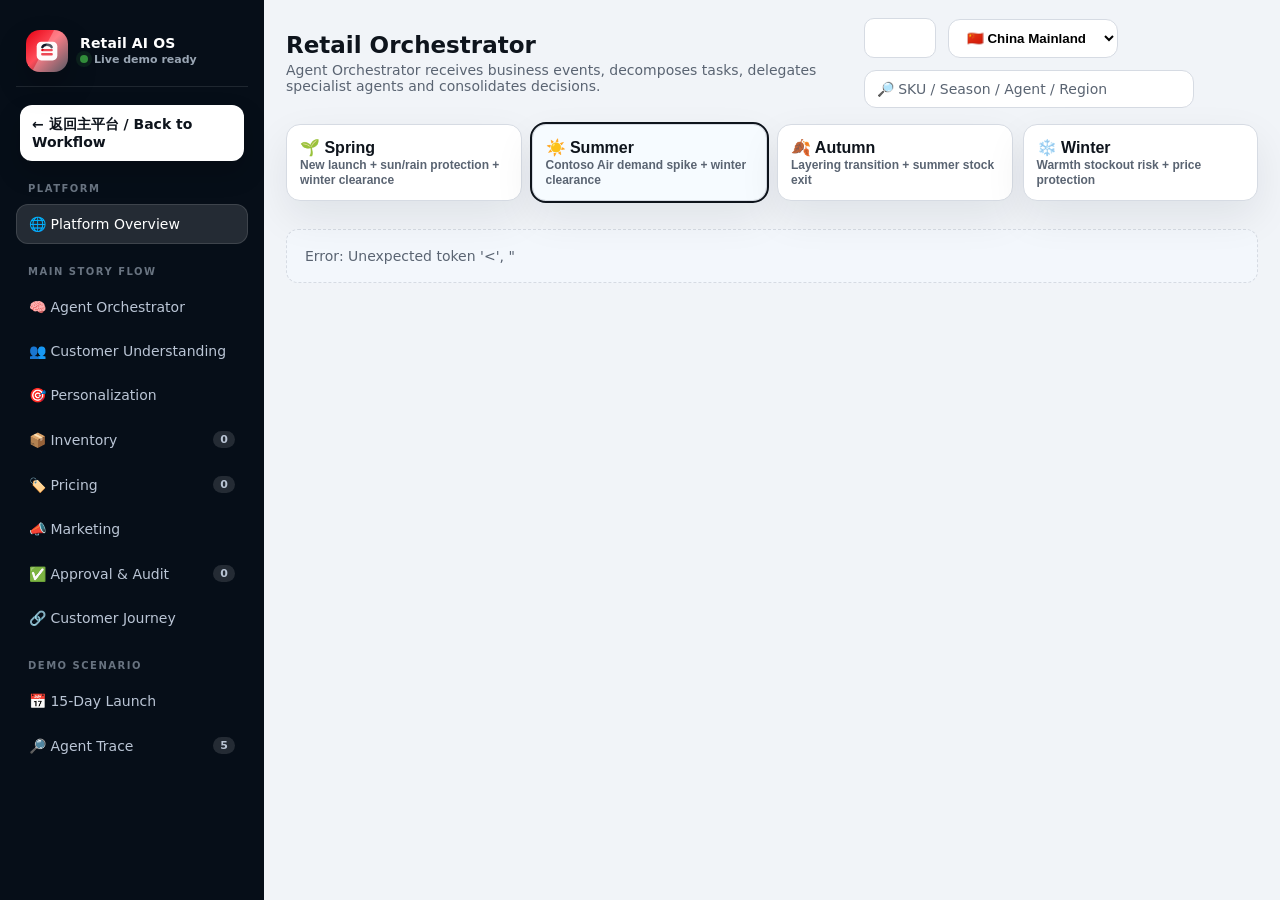
==== commit 2b951b6d: "Publish latest AMA review build" ====
--- a/src/static/index.html
+++ b/src/static/index.html
@@ -10,6 +10,8 @@
     .brandmark{width:42px;height:42px;border-radius:14px;background:linear-gradient(135deg,#e60012 0%,#ff4d5a 45%,#111827 100%);box-shadow:0 14px 30px rgb(0 0 0/.22);display:grid;place-items:center;position:relative;overflow:hidden;flex:0 0 auto}
     .brandmark svg{width:30px;height:30px;display:block}.brandmark:after{content:"";position:absolute;inset:-40% -20% auto auto;width:32px;height:80px;background:rgb(255 255 255/.28);transform:rotate(28deg)}
     .brandtext{display:grid;gap:2px}.brandtext strong{font-size:14px;line-height:1.05;letter-spacing:.01em}.brandtext span{font-size:11px;color:oklch(0.72 0.025 255);font-weight:650}.status-dot{width:8px;height:8px;border-radius:50%;background:var(--green);box-shadow:0 0 0 4px oklch(0.58 0.15 145/.15);display:inline-block;margin-right:6px}
+    .workflow-back{display:flex;align-items:center;justify-content:center;gap:8px;margin:0 4px 16px;padding:11px 12px;border-radius:12px;background:white;color:var(--ink);font-weight:850;text-decoration:none;box-shadow:0 12px 26px rgb(0 0 0/.20)}
+    .workflow-back:hover{filter:brightness(.96)}
   </style>
 </head>
 <body>
@@ -28,6 +30,7 @@
         <span><i class="status-dot"></i>Live demo ready</span>
       </div>
     </div>
+    <a class="workflow-back" href="/workflow">← 返回主平台 / Back to Workflow</a>
     <div style="padding:6px 12px;margin:10px 0 4px;font-size:10px;text-transform:uppercase;letter-spacing:1.5px;color:oklch(0.55 0.025 255);font-weight:700">Platform</div>
     <div class="navitem active" data-view="overview" onclick="setView('overview')">🌐 Platform Overview</div>
     <div style="padding:6px 12px;margin:16px 0 4px;font-size:10px;text-transform:uppercase;letter-spacing:1.5px;color:oklch(0.55 0.025 255);font-weight:700">Main Story Flow</div>
@@ -67,23 +70,23 @@
 const I18N={
   en:{
     common:{runId:'Run ID', replenishment:'Replenishment', promotion:'Promotion', approval:'Approval', alerts:'alerts', actions:'actions', pending:'pending', auditEvents:'audit events', noRun:'not started', units:'units', none:'none', understand:'Understand', decide:'Decide', act:'Act', learn:'Learn', endToEnd:'End-to-End Mapping', mappingBadge:'Understand → Decide → Act → Learn', understandText:'Customer 360, synthetic persona, search/comments/POS/RFID/weather signals.', decideText:'Inventory forecast, pricing guardrails, ROI validation, channel budget optimization.', actText:'Personalized storefront, App Push, email, AIGC image, digital human live, store ops work orders.', learnText:'CTR, conversion, sell-through, approval decisions and sentiment write back to shared memory.', runtimeProcessing:'Runtime processing…', runCreated:'Run created', customRunning:'Running custom SKU through Agent Orchestrator…', customDone:'Custom SKU executed', customFail:'Custom run failed', storyStart:'Business story started: Orchestrator receives seasonal event', boss:'Agent Orchestrator decomposes tasks and delegates specialist agents', approvalStage:'Approval gate: high-risk replenishment / pricing / campaign actions await human approval', executionStage:'Approvals completed. Executing work orders.', doneStage:'Flow completed. KPI Simulator reflects post-execution results.', regionalDifferentiation:'Regional Differentiation', focus:'Focus', launchAngle:'Launch angle', primaryChannel:'Primary channel', businessRisk:'Business risk', regionSwitching:'Switching region…', regionLabel:'Region', approved:'approved', completed:'completed', approvalNeeded:'Approval required', viewWorkflow:'View Agent Workflow', clickPacketDetail:'Click a Data Packet on the left to view Agent input/output.', seasonTaskCreated:'Seasonal business task created', daysLabel:'days', visualCostSaveLabel:'visual cost saving', liveGmvLabel:'live GMV', stockRiskLabel:'stock risk', currentRunLabel:'Current run', fillFormThenExecute:'Fill the form and click Execute.', dataFlow:'Data Flow'},
-    ui:{'Personalization Applied':'Personalization Applied','Outcome':'Outcome','Conversion':'Conversion','LTV Change':'LTV Change','Satisfaction':'Satisfaction','Context Preserved':'Context Preserved','Yes':'Yes','No':'No','✓ Yes':'✓ Yes','✗ No':'✗ No','Context preserved':'Context preserved','actions':'actions','Confidence':'Confidence','Latency':'Latency','Azure Calls':'Azure Calls','Reads:':'Reads:','Writes:':'Writes:','Input consumed':'Input consumed','Decision output':'Decision output','Evidence':'Evidence','Owner:':'Owner:','Done':'Done','Approve':'Approve','Execute':'Execute','Calling Azure GPT-5.4-mini...':'Calling Azure GPT-5.4-mini...','Real-time AI Decision':'Real-time AI Decision','Decomposition complete':'Decomposition complete','Error':'Error','Unknown error':'Unknown error','Full AI story complete! All 9 steps done.':'Full AI story complete! All 9 steps done.','Personalized Content for 3 Customer Segments':'Personalized Content for 3 Customer Segments','work orders pending approval':'work orders pending approval','Agent-driven results vs course targets':'Agent-driven results vs course targets','Personalization Agent':'Personalization Agent','Dynamic · Per-Customer · Per-Channel':'Dynamic · Per-Customer · Per-Channel','Product Display':'Product Display','Email Content':'Email Content','Recommendations':'Recommendations','Personalized Recommendations':'Personalized Recommendations','Input Signals':'Input Signals','Stock State':'Stock State','Price Guardrails':'Price Guardrails','Marketing Agent — Autonomous Campaign Engine':'Marketing Agent — Autonomous Campaign Engine','Generate Campaign with GPT':'Generate Campaign with GPT','Audience':'Audience','Budget':'Budget','Channels':'Channels','Expected ROI':'Expected ROI','Budget Allocation':'Budget Allocation','A/B Test':'A/B Test','Autonomous Content Generation':'Autonomous Content Generation','Inputs from Other Agents':'Inputs from Other Agents','Email Subject Lines':'Email Subject Lines','Push Notifications':'Push Notifications','WeChat Copy':'WeChat Copy','Live Script':'Live Script','Pending':'Pending','Launch Builder — Enter SKU then execute':'Launch Builder — Enter SKU then execute','Interactive':'Interactive','Season':'Season','SKU ID':'SKU ID','Product Name':'Product Name','Category':'Category','Current Price ¥':'Current Price ¥','Cost ¥':'Cost ¥','Current Stock':'Current Stock','Safety Stock':'Safety Stock','Warehouse Available':'Warehouse Available','Baseline Daily Sales':'Baseline Daily Sales','App Views 24h':'App Views 24h','Cart Adds 24h':'Cart Adds 24h','RFID Try-ons 24h':'RFID Try-ons 24h','Demand Multiplier':'Demand Multiplier','Baseline CTR %':'Baseline CTR %','Target CTR %':'Target CTR %','Business Trigger / Product Opportunity':'Business Trigger / Product Opportunity','Execute Custom Launch':'Execute Custom Launch','What gets generated after execution？':'What gets generated after execution？','Closed loop':'Closed loop','Agent Orchestrator':'Agent Orchestrator','Azure Service Trace':'Azure Service Trace','Work Orders':'Work Orders','KPI Simulation':'KPI Simulation','Click to call Azure GPT-5.4-mini':'Click to call Azure GPT-5.4-mini','Touchpoints':'Touchpoints','Privacy':'Privacy','AIGC Visual Lab':'AIGC Visual Lab','Hero SKU':'Hero SKU','Coverage':'Coverage','CTR baseline':'CTR baseline','Winner CTR':'Winner CTR','Consumer Language Agent':'Consumer Language Agent','Brand feature → buying language':'Brand feature → buying language','Brand highlights':'Brand highlights','Consumer needs':'Consumer needs','GEO Scenario search':'GEO Scenario search','5-agent copywriting flow':'5-agent copywriting flow','Visual Work Orders':'Visual Work Orders','Digital Human Live Commerce':'Digital Human Live Commerce','Incremental capacity':'Incremental capacity','Recovered empty slots':'Recovered empty slots','FAQ updates':'FAQ updates','Expected GMV':'Expected GMV','Script Topics':'Script Topics','Live Commerce Work Orders':'Live Commerce Work Orders','Approval required':'Approval required','AI + BI + RPA / Workflow Map':'AI + BI + RPA / Workflow Map','AI is the brain · BI is the eyes · RPA is the hands':'AI is the brain · BI is the eyes · RPA is the hands','AI Brain':'AI Brain','BI Eyes':'BI Eyes','Automation Hands':'Automation Hands','Before':'Before','After':'After','Inventory Agent — Demand Forecast & Stock Optimization':'Inventory Agent — Demand Forecast & Stock Optimization','Demand Forecast':'Demand Forecast','Stockout Risk':'Stockout Risk','Replenishment':'Replenishment','Stock Levels by SKU':'Stock Levels by SKU','Store / Warehouse Stock':'Store / Warehouse Stock','Replenishment Orders':'Replenishment Orders','Pricing Agent — Dynamic Pricing Decision Chain':'Pricing Agent — Dynamic Pricing Decision Chain','Demand Signal':'Demand Signal','Competitor Price':'Competitor Price','Inventory State':'Inventory State','Pricing Decisions':'Pricing Decisions','Needs Approval':'Needs Approval','Auto-apply':'Auto-apply','Recommended':'Recommended','Margin Guardrails':'Margin Guardrails','Protected':'Protected','Min Margin Threshold':'Min Margin Threshold','Competitor Price Gap':'Competitor Price Gap','ROI Validation':'ROI Validation','Current':'Current','Target':'Target','Customer Understanding Agent':'Customer Understanding Agent','Build Customer 360 with GPT':'Build Customer 360 with GPT','Online':'Online','Mobile':'Mobile','In-Store':'In-Store','High Intent':'High Intent','Churn Risk':'Churn Risk','Cross-Channel':'Cross-Channel','Consent Rate':'Consent Rate','Customer Segments':'Customer Segments','Identity Resolution':'Identity Resolution','Device Merge':'Device Merge','Cross-device identity':'Cross-device identity','Behavior Aggregation':'Behavior Aggregation','Unified behavior':'Unified behavior','Privacy Consent':'Privacy Consent','Top Signal':'Top Signal','Live':'Live','Agent Runtime Trace':'Agent Runtime Trace','Shared Agent Memory':'Shared Agent Memory','Data Packet':'Data Packet','Data Layer':'Data Layer','Lakehouse + Event-driven':'Lakehouse + Event-driven','Ingestion':'Ingestion','Storage':'Storage','Processing':'Processing','Feature Store':'Feature Store','AI Layer':'AI Layer','Azure OpenAI + ML':'Azure OpenAI + ML','LLM':'LLM','Search (RAG)':'Search (RAG)','ML':'ML','Agent Framework':'Agent Framework','Multi-Agent Layer':'Multi-Agent Layer','Orchestration':'Orchestration','Registry':'Registry','Orchestrator':'Orchestrator','Memory':'Memory','Tool Calling':'Tool Calling','Governance Layer':'Governance Layer','Security + Compliance':'Security + Compliance','Identity':'Identity','Security':'Security','Compliance':'Compliance','Monitoring':'Monitoring','Serving Layer':'Serving Layer','Multi-channel':'Multi-channel','API':'API','Compute':'Compute','Cache':'Cache','CDN':'CDN','Azure Region':'Azure Region','Data Residency':'Data Residency','Languages':'Languages','Payments':'Payments','Agent Registry':'Agent Registry','Governance & Capability Registry':'Governance & Capability Registry','Feature Group':'Feature Group','Features':'Features','Freshness':'Freshness','Customer 360':'Customer 360','Consent-aware · Region-specific':'Consent-aware · Region-specific','Agent Orchestrator — Multi-Agent Orchestration':'Agent Orchestrator — Multi-Agent Orchestration','Run Full AI Story':'Run Full AI Story','CLICK ME':'CLICK ME','Shared Agent Memory':'Shared Agent Memory','Agent / Service Detail':'Agent / Service Detail','Click a node':'Click a node','Business Event':'Business Event','Agents Called':'Agents Called','Total Latency':'Total Latency','Task Decomposition':'Task Decomposition','Original Event':'Original Event','Business Intent':'Business Intent','Sub-tasks':'Sub-tasks','Dependencies':'Dependencies','Parallel Execution Groups':'Parallel Execution Groups','Orchestrator Tools':'Orchestrator Tools','Decision Summary':'Decision Summary','Reads':'Reads','Writes':'Writes','Azure Service Calls':'Azure Service Calls','Decision Output':'Decision Output','Approval Queue':'Approval Queue','Campaign Plan':'Campaign Plan','Raw Run State':'Raw Run State','Copy JSON':'Copy JSON','No pending items.':'No pending items.'},
+    ui:{'Personalization Applied':'Personalization Applied','Outcome':'Outcome','Conversion':'Conversion','LTV Change':'LTV Change','Satisfaction':'Satisfaction','Context Preserved':'Context Preserved','Yes':'Yes','No':'No','✓ Yes':'✓ Yes','✗ No':'✗ No','Context preserved':'Context preserved','actions':'actions','Confidence':'Confidence','Latency':'Latency','Azure Calls':'Azure Calls','Reads:':'Reads:','Writes:':'Writes:','Input consumed':'Input consumed','Decision output':'Decision output','Evidence':'Evidence','Owner:':'Owner:','Done':'Done','Approve':'Approve','Execute':'Execute','Calling Azure GPT-5.4-mini...':'Calling Azure GPT-5.4-mini...','Real-time AI Decision':'Real-time AI Decision','Decomposition complete':'Decomposition complete','Error':'Error','Unknown error':'Unknown error','Full AI story complete! All 9 steps done.':'Full AI story complete! All 9 steps done.','Personalized Content for 3 Customer Segments':'Personalized Content for 3 Customer Segments','work orders pending approval':'work orders pending approval','Agent-driven results vs success targets':'Agent-driven results vs success targets','Personalization Agent':'Personalization Agent','Dynamic · Per-Customer · Per-Channel':'Dynamic · Per-Customer · Per-Channel','Product Display':'Product Display','Email Content':'Email Content','Recommendations':'Recommendations','Personalized Recommendations':'Personalized Recommendations','Input Signals':'Input Signals','Stock State':'Stock State','Price Guardrails':'Price Guardrails','Marketing Agent — Autonomous Campaign Engine':'Marketing Agent — Autonomous Campaign Engine','Generate Campaign with GPT':'Generate Campaign with GPT','Audience':'Audience','Budget':'Budget','Channels':'Channels','Expected ROI':'Expected ROI','Budget Allocation':'Budget Allocation','A/B Test':'A/B Test','Autonomous Content Generation':'Autonomous Content Generation','Inputs from Other Agents':'Inputs from Other Agents','Email Subject Lines':'Email Subject Lines','Push Notifications':'Push Notifications','WeChat Copy':'WeChat Copy','Live Script':'Live Script','Pending':'Pending','Launch Builder — Enter SKU then execute':'Launch Builder — Enter SKU then execute','Interactive':'Interactive','Season':'Season','SKU ID':'SKU ID','Product Name':'Product Name','Category':'Category','Current Price ¥':'Current Price ¥','Cost ¥':'Cost ¥','Current Stock':'Current Stock','Safety Stock':'Safety Stock','Warehouse Available':'Warehouse Available','Baseline Daily Sales':'Baseline Daily Sales','App Views 24h':'App Views 24h','Cart Adds 24h':'Cart Adds 24h','RFID Try-ons 24h':'RFID Try-ons 24h','Demand Multiplier':'Demand Multiplier','Baseline CTR %':'Baseline CTR %','Target CTR %':'Target CTR %','Business Trigger / Product Opportunity':'Business Trigger / Product Opportunity','Execute Custom Launch':'Execute Custom Launch','What gets generated after execution？':'What gets generated after execution？','Closed loop':'Closed loop','Agent Orchestrator':'Agent Orchestrator','Azure Service Trace':'Azure Service Trace','Work Orders':'Work Orders','KPI Simulation':'KPI Simulation','Click to call Azure GPT-5.4-mini':'Click to call Azure GPT-5.4-mini','Touchpoints':'Touchpoints','Privacy':'Privacy','AIGC Visual Lab':'AIGC Visual Lab','Hero SKU':'Hero SKU','Coverage':'Coverage','CTR baseline':'CTR baseline','Winner CTR':'Winner CTR','Consumer Language Agent':'Consumer Language Agent','Brand feature → buying language':'Brand feature → buying language','Brand highlights':'Brand highlights','Consumer needs':'Consumer needs','GEO Scenario search':'GEO Scenario search','5-agent copywriting flow':'5-agent copywriting flow','Visual Work Orders':'Visual Work Orders','Digital Human Live Commerce':'Digital Human Live Commerce','Incremental capacity':'Incremental capacity','Recovered empty slots':'Recovered empty slots','FAQ updates':'FAQ updates','Expected GMV':'Expected GMV','Script Topics':'Script Topics','Live Commerce Work Orders':'Live Commerce Work Orders','Approval required':'Approval required','AI + BI + RPA / Workflow Map':'AI + BI + RPA / Workflow Map','AI is the brain · BI is the eyes · RPA is the hands':'AI is the brain · BI is the eyes · RPA is the hands','AI Brain':'AI Brain','BI Eyes':'BI Eyes','Automation Hands':'Automation Hands','Before':'Before','After':'After','Inventory Agent — Demand Forecast & Stock Optimization':'Inventory Agent — Demand Forecast & Stock Optimization','Demand Forecast':'Demand Forecast','Stockout Risk':'Stockout Risk','Replenishment':'Replenishment','Stock Levels by SKU':'Stock Levels by SKU','Store / Warehouse Stock':'Store / Warehouse Stock','Replenishment Orders':'Replenishment Orders','Pricing Agent — Dynamic Pricing Decision Chain':'Pricing Agent — Dynamic Pricing Decision Chain','Demand Signal':'Demand Signal','Competitor Price':'Competitor Price','Inventory State':'Inventory State','Pricing Decisions':'Pricing Decisions','Needs Approval':'Needs Approval','Auto-apply':'Auto-apply','Recommended':'Recommended','Margin Guardrails':'Margin Guardrails','Protected':'Protected','Min Margin Threshold':'Min Margin Threshold','Competitor Price Gap':'Competitor Price Gap','ROI Validation':'ROI Validation','Current':'Current','Target':'Target','Customer Understanding Agent':'Customer Understanding Agent','Build Customer 360 with GPT':'Build Customer 360 with GPT','Online':'Online','Mobile':'Mobile','In-Store':'In-Store','High Intent':'High Intent','Churn Risk':'Churn Risk','Cross-Channel':'Cross-Channel','Consent Rate':'Consent Rate','Customer Segments':'Customer Segments','Identity Resolution':'Identity Resolution','Device Merge':'Device Merge','Cross-device identity':'Cross-device identity','Behavior Aggregation':'Behavior Aggregation','Unified behavior':'Unified behavior','Privacy Consent':'Privacy Consent','Top Signal':'Top Signal','Live':'Live','Agent Runtime Trace':'Agent Runtime Trace','Shared Agent Memory':'Shared Agent Memory','Data Packet':'Data Packet','Data Layer':'Data Layer','Lakehouse + Event-driven':'Lakehouse + Event-driven','Ingestion':'Ingestion','Storage':'Storage','Processing':'Processing','Feature Store':'Feature Store','AI Layer':'AI Layer','Azure OpenAI + ML':'Azure OpenAI + ML','LLM':'LLM','Search (RAG)':'Search (RAG)','ML':'ML','Agent Framework':'Agent Framework','Multi-Agent Layer':'Multi-Agent Layer','Orchestration':'Orchestration','Registry':'Registry','Orchestrator':'Orchestrator','Memory':'Memory','Tool Calling':'Tool Calling','Governance Layer':'Governance Layer','Security + Compliance':'Security + Compliance','Identity':'Identity','Security':'Security','Compliance':'Compliance','Monitoring':'Monitoring','Serving Layer':'Serving Layer','Multi-channel':'Multi-channel','API':'API','Compute':'Compute','Cache':'Cache','CDN':'CDN','Azure Region':'Azure Region','Data Residency':'Data Residency','Languages':'Languages','Payments':'Payments','Agent Registry':'Agent Registry','Governance & Capability Registry':'Governance & Capability Registry','Feature Group':'Feature Group','Features':'Features','Freshness':'Freshness','Customer 360':'Customer 360','Consent-aware · Region-specific':'Consent-aware · Region-specific','Agent Orchestrator — Multi-Agent Orchestration':'Agent Orchestrator — Multi-Agent Orchestration','Run Full AI Story':'Run Full AI Story','CLICK ME':'CLICK ME','Shared Agent Memory':'Shared Agent Memory','Agent / Service Detail':'Agent / Service Detail','Click a node':'Click a node','Business Event':'Business Event','Agents Called':'Agents Called','Total Latency':'Total Latency','Task Decomposition':'Task Decomposition','Original Event':'Original Event','Business Intent':'Business Intent','Sub-tasks':'Sub-tasks','Dependencies':'Dependencies','Parallel Execution Groups':'Parallel Execution Groups','Orchestrator Tools':'Orchestrator Tools','Decision Summary':'Decision Summary','Reads':'Reads','Writes':'Writes','Azure Service Calls':'Azure Service Calls','Decision Output':'Decision Output','Approval Queue':'Approval Queue','Campaign Plan':'Campaign Plan','Raw Run State':'Raw Run State','Copy JSON':'Copy JSON','No pending items.':'No pending items.'},
     segments:{title:'Customer Understanding Agent',intro:'Unified customer profile from online, mobile and in-store behavior.',online:'Online',onlineDetail:'Browse · Search · Cart · Purchase · Reviews',mobile:'Mobile',mobileDetail:'App behavior · Push response · Location',store:'In-Store',storeDetail:'POS · RFID · Loyalty scan · Wi-Fi',customer360:'Customer 360',c360Detail:'Identity merge · CLV · Intent · Consent',identityMerge:'Identity resolution across devices',behaviorMerge:'Behavior aggregation',posMerge:'POS + RFID match',consentCheck:'Consent-aware processing',nbaNote:'Bridge between Customer Understanding and Marketing: not just who the customer is, but what the next best action should be.'},
     langButton:'中文', successMetrics:'Success Criteria Metrics', metric:'Metric', baseline:'Baseline', afterExecution:'After Full Execution', currentProgress:'Current Progress', target:'Target', sameStoreSales:'Same Store Sales Growth', inventoryWaste:'Inventory Waste Rate', customerSatisfaction:'Customer Satisfaction', ltvGrowth:'LTV Growth', executionProgress:'Execution Progress', positioning:'Positioning', projectMap:'🌐 Platform Overview', runStory:'▶ Run 15-Day Scenario', rerun:'↻ Re-run', dataFlow:'Data Flow', businessDecisionCase:'Business Decision Case', workOrders:'Work Orders', agentDetail:'Agent Detail', clickNode:'Click a node', clickNodeDetail:'Click a node above to view Agent details.', triggerCustomerDemand:'Trigger: Customer 360 + Demand Signal', parallelTracks:'Agent Orchestrator decomposes into 2 parallel tracks', track1:'Track 1', track2:'Track 2', coreDecisionChain:'Core Decision Chain', launchExecutionChain:'Launch Execution Chain', dataFlowSummary:'Data flows between tracks via shared memory and orchestration.', dataFlowDetail:'Track 1 turns customer, inventory and pricing signals into decisions. Track 2 uses those decisions to launch trend, product, visual, CTR, live and ROI execution, then writes performance data back to shared memory.', complianceAgent:'Compliance Agent', missingCompliance:'Compliance Agent missing', store:'Store', window:'Window', inSeasonFocus:'In-season focus', offSeasonClearancePool:'Off-season clearance pool', pending:'pending', days:'days', weatherSignal:'weather signal', highIntentCustomers:'high-intent customers', churnPriceRisk:'churn/price-risk', crossChannelTouchpoints:'cross-channel touchpoints', competitorPriceMonitored:'competitor price monitored', competitorGuardrailActive:'competitor guardrail active', agentLabels:{'Inventory Agent':'Inventory','Pricing Agent':'Pricing','Customer Understanding Agent':'Customer','Personalization Agent':'Personalize','Marketing Agent':'Marketing','Trend Insight Agent':'Trend','Product Planning Agent':'Product','Visual Intelligence Agent':'Visual','CTR Testing Agent':'CTR Test','Live Commerce Agent':'Live','Finance ROI Agent':'Finance','Compliance Agent':'Compliance'}, search:'🔎 SKU / Season / Agent / Region', footer:'Demo · 15-Day Launch',
     nav:{overview:'🌐 Platform Overview',workflow:'🧠 Agent Orchestrator',segments:'👥 Customer Understanding',personalization:'🎯 Personalization',replenishment:'📦 Inventory',promotions:'🏷️ Pricing',marketing:'📣 Marketing',approval:'✅ Approval & Audit',journey:'🔗 Customer Journey',calendar:'📅 15-Day Launch',runtime:'🔎 Agent Trace'},
     seasons:{spring:['🌱 Spring','New launch + sun/rain protection + winter clearance'],summer:['☀️ Summer','Contoso Air demand spike + winter clearance'],autumn:['🍂 Autumn','Layering transition + summer stock exit'],winter:['❄️ Winter','Warmth stockout risk + price protection']},
-    viewMeta:{overview:['Autonomous Retail Intelligence Agent Platform','Five core AI agents integrate customer data and autonomously deliver personalized experiences across channels — powered by Azure AI and proven with a 15-day launch scenario.'],builder:['Launch Builder','Enter SKU, inventory, cost, CTR, and live-commerce assumptions, then generate one executable agent loop.'],calendar:['15-Day Launch Scenario','Turn a traditional 6-month launch into a 15-day Customer 360 + demand-signal loop across AI, BI and Automation.'],visual:['AIGC Visual Lab','Generate multiple model/scene variants in minutes and use Azure ML-style CTR testing to pick the winning asset.'],live:['Digital Human Live','Recover unmanned long-tail live-commerce slots and write unanswered questions back to the FAQ knowledge base.'],automation:['AI+BI+RPA Map','AI is the brain, BI is the eyes, Workflow/RPA are the hands across private domain, service, logistics, supply chain, and finance.'],replenishment:['Inventory Optimization','Stockout risk, replenishment and transfer work orders, approval and execution.'],promotions:['Pricing Actions','In-season price protection, off-season clearance, margin guardrails, ROI risk and promotion approval.'],segments:['Customer Intelligence','Customer 360, intent detection, channel preference, privacy consent and reachability.'],personalization:['Personalization Actions','Convert customer intent, inventory state, and pricing guardrails into Next Best Action: who, what content, which channel, and why.'],marketing:['Marketing Campaigns','Marketing Agent generates omnichannel campaigns: AIGC assets, digital human live, App Push, email, mini-program and budget optimization.'],runtime:['Agent Trace','Inspect each agent’s Azure OpenAI, AI Search, Cosmos DB, Redis, ML, Fabric and workflow calls.'],journey:['Customer Journey','Follow one customer across app, store, live commerce and messaging with preserved context and personalized actions.'],kpi:['Success Criteria Simulator','Track course success metrics: same-store sales growth, waste reduction, satisfaction and LTV uplift.'],approval:['Human Approval Gate','High-risk replenishment, pricing, campaign and ROI assumptions require human approval.'],audit:['Governance Audit','Review decisions, approvals, execution, compliance checks and raw run state.'],architecture:['Azure Architecture','Azure resource mapping across Data + AI + Agent + Real-time + Automation + Governance.'],workflow:['Retail Orchestrator','Agent Orchestrator receives business events, decomposes tasks, delegates specialist agents and consolidates decisions.'],registry:['Agent Registry','Capabilities, tools, permissions, SLA and governance status for each agent.']},
+    viewMeta:{overview:['Autonomous Retail Intelligence Agent Platform','Five core AI agents integrate customer data and autonomously deliver personalized experiences across channels — powered by Azure AI and proven with a 15-day launch scenario.'],builder:['Launch Builder','Enter SKU, inventory, cost, CTR, and live-commerce assumptions, then generate one executable agent loop.'],calendar:['15-Day Launch Scenario','Turn a traditional 6-month launch into a 15-day Customer 360 + demand-signal loop across AI, BI and Automation.'],visual:['AIGC Visual Lab','Generate multiple model/scene variants in minutes and use Azure ML-style CTR testing to pick the winning asset.'],live:['Digital Human Live','Recover unmanned long-tail live-commerce slots and write unanswered questions back to the FAQ knowledge base.'],automation:['AI+BI+RPA Map','AI is the brain, BI is the eyes, Workflow/RPA are the hands across private domain, service, logistics, supply chain, and finance.'],replenishment:['Inventory Optimization','Stockout risk, replenishment and transfer work orders, approval and execution.'],promotions:['Pricing Actions','In-season price protection, off-season clearance, margin guardrails, ROI risk and promotion approval.'],segments:['Customer Intelligence','Customer 360, intent detection, channel preference, privacy consent and reachability.'],personalization:['Personalization Actions','Convert customer intent, inventory state, and pricing guardrails into Next Best Action: who, what content, which channel, and why.'],marketing:['Marketing Campaigns','Marketing Agent generates omnichannel campaigns: AIGC assets, digital human live, App Push, email, mini-program and budget optimization.'],runtime:['Agent Trace','Inspect each agent’s Azure OpenAI, AI Search, Cosmos DB, Redis, ML, Fabric and workflow calls.'],journey:['Customer Journey','Follow one customer across app, store, live commerce and messaging with preserved context and personalized actions.'],kpi:['Success Criteria Simulator','Track success metrics: same-store sales growth, waste reduction, satisfaction and LTV uplift.'],approval:['Human Approval Gate','High-risk replenishment, pricing, campaign and ROI assumptions require human approval.'],audit:['Governance Audit','Review decisions, approvals, execution, compliance checks and raw run state.'],architecture:['Azure Architecture','Azure resource mapping across Data + AI + Agent + Real-time + Automation + Governance.'],workflow:['Retail Orchestrator','Agent Orchestrator receives business events, decomposes tasks, delegates specialist agents and consolidates decisions.'],registry:['Agent Registry','Capabilities, tools, permissions, SLA and governance status for each agent.']},
     overview:{badge:'Platform Overview',title:'Autonomous Retail Intelligence Platform',intro:'An AI-powered retail platform that integrates customer data across channels and autonomously delivers personalized experiences through 5 specialized agents. Proven to drive <strong>+40% same-store sales</strong>, <strong>-50% inventory waste</strong>, and <strong>+60% customer LTV</strong>.',success:'Success Criteria',successItems:[['Same Store Sales','+40% growth through agent-driven personalization'],['Inventory Waste','-50% reduction via demand forecasting'],['Customer Satisfaction','85% score with cross-channel consistency'],['LTV Growth','+60% through continuous relationship management'],['Omnichannel','Seamless experience across all touchpoints with context continuity']],five:'Five Core AI Agents',mapped:'100% mapped',open:'Open',scope:[['Customer Understanding Agent','Unify online, mobile and offline behavior into Customer 360, intent score, consent status and regional demand heatmap.','Customer Intelligence','Customer 360 · Synthetic Persona · Consent Management'],['Personalization Agent','Generate Next Best Action for each customer: what product, what message, which channel, and why now.','Personalization Actions','Next Best Action · Cosmos DB User Memory'],['Inventory Agent','Forecast stockout/overstock from POS, App, RFID, weather and warehouse inventory, then create replenishment/transfer orders.','Replenishment · Transfer · Stockout Guardrail','Azure ML Forecast · Fabric Real-time Features','replenishment'],['Pricing Agent','Validate dynamic pricing and promotion decisions across demand, competitor price, inventory, margin and approval thresholds.','Pricing Actions','Dynamic Pricing · Margin Guardrails · ROI Validation'],['Marketing Agent','Orchestrate App Push, email, mini-program, AIGC assets, live scripts and budget allocation.','Marketing Campaigns','Azure AI Foundry · APIM / MCP Tools']]},
     gptChain:{inputFrom:'Input from',outputTo:'Output to',businessEvent:'Business Event',campaignExecution:'Campaign Execution',completed:'Completed GPT results',aiDecisionPersisted:'AI Decision (persisted)',aiDecision:'AI Decision',confidence:'Confidence',complete:'Complete',demoPage:'Demo / results page',storedResults:'Stored GPT results',noStoredResults:'No stored GPT results yet',pageSummaries:{calendar:'15-Day Scenario results page',journey:'Customer Journey results page',kpi:'Success Criteria results page',approval:'Approval results page'},steps:[['workflow','🧠','Orchestrator','Business event: Customer 360 + demand spike + heatwave','5 specialist tasks'],['segments','👥','Customer Understanding','Orchestrator task: build Customer 360 segments','Customer 360 segments, intent score, consent and channel preference'],['personalization','🎯','Personalization','Customer 360 segments + inventory/pricing context','Next Best Actions: product, message, channel and timing'],['replenishment','📦','Inventory','Demand signals + NBA product demand + stock state','Demand forecast, stockout risk and replenishment decision'],['promotions','🏷️','Pricing','Demand forecast + competitor price + inventory risk','Dynamic pricing, promotion decision and margin guardrails'],['marketing','📣','Marketing','NBA + inventory availability + validated price','Autonomous campaign, channel mix and budget optimization']]}
   },
   zh:{
     common:{runId:'运行批次', replenishment:'Replenish', promotion:'Promote', approval:'审批', alerts:'预警', actions:'动作', pending:'待处理', auditEvents:'审计事件', noRun:'未运行', units:'件', none:'无', understand:'理解客户', decide:'协同决策', act:'全渠道行动', learn:'持续学习', endToEnd:'端到端映射', mappingBadge:'理解 → 决策 → 行动 → 学习', understandText:'Customer 360、合成 Persona、搜索/评论/POS/RFID/天气信号。', decideText:'库存预测、价格护栏、ROI 校验、渠道预算优化。', actText:'个性化首页、App Push、邮件、AIGC 图片、Digital human live、门店运营工单。', learnText:'CTR、转化、售罄率、审批决策和情绪反馈写回共享记忆。', runtimeProcessing:'运行中…', runCreated:'已创建运行批次', customRunning:'正在通过 Agent Orchestrator 执行自定义 SKU…', customDone:'自定义 SKU 已执行', customFail:'自定义运行失败', storyStart:'业务故事开始：Orchestrator 接收季节事件', boss:'Agent Orchestrator Decompose任务并分派给专业 Agent', approvalStage:'进入审批台：高风险Replenish/定价/营销动作等待人工审批', executionStage:'审批完成，开始执行业务工单', doneStage:'完整流程结束：KPI 模拟器已更新执行后效果', regionalDifferentiation:'区域差异化', focus:'业务重点', launchAngle:'上新切入点', primaryChannel:'主渠道', businessRisk:'业务风险', regionSwitching:'正在切换区域…', regionLabel:'区域', approved:'已审批', completed:'已完成', approvalNeeded:'需要审批', viewWorkflow:'查看 Agent 工作流', clickPacketDetail:'点击左侧 Data Packet 查看 Agent 输入/输出。', seasonTaskCreated:'季节业务任务已创建', daysLabel:'天', visualCostSaveLabel:'视觉成本节省', liveGmvLabel:'直播 GMV', stockRiskLabel:'库存风险', currentRunLabel:'当前运行', fillFormThenExecute:'填写表单并点击执行。', dataFlow:'数据流'},
-    ui:{'Personalization Applied':'已应用个性化','Outcome':'结果','Conversion':'转化','LTV Change':'LTV 变化','Satisfaction':'满意度','Context Preserved':'上下文保留','Yes':'是','No':'否','✓ Yes':'✓ 是','✗ No':'✗ 否','Context preserved':'上下文已保留','actions':'动作','Confidence':'置信度','Latency':'延迟','Azure Calls':'Azure 调用','Reads:':'读取：','Writes:':'写入：','Input consumed':'已消费输入','Decision output':'决策输出','Evidence':'证据','Owner:':'负责人：','Done':'完成','Approve':'审批','Execute':'执行','Calling Azure GPT-5.4-mini...':'正在调用 Azure GPT-5.4-mini...','Real-time AI Decision':'实时 AI 决策','Decomposition complete':'拆解完成','Error':'错误','Unknown error':'未知错误','Full AI story complete! All 9 steps done.':'完整 AI 故事完成！9 个步骤全部完成。','Personalized Content for 3 Customer Segments':'面向 3 类客户分群的个性化内容','work orders pending approval':'个工单待审批','Agent-driven results vs course targets':'Agent 驱动结果 vs 课程目标','Personalization Agent':'个性化 Agent','Dynamic · Per-Customer · Per-Channel':'动态 · 按客户 · 按渠道','Product Display':'商品展示','Email Content':'邮件内容','Recommendations':'推荐','Personalized Recommendations':'个性化推荐','Input Signals':'输入信号','Stock State':'库存状态','Price Guardrails':'价格护栏','Marketing Agent — Autonomous Campaign Engine':'营销 Agent — 自主活动引擎','Generate Campaign with GPT':'用 GPT 生成活动','Audience':'受众','Budget':'预算','Channels':'渠道','Expected ROI':'预期 ROI','Budget Allocation':'预算分配','A/B Test':'A/B 测试','Autonomous Content Generation':'自主内容生成','Inputs from Other Agents':'来自其他 Agent 的输入','Email Subject Lines':'邮件标题','Push Notifications':'推送通知','WeChat Copy':'微信文案','Live Script':'直播脚本','Pending':'待处理','Launch Builder — Enter SKU then execute':'上新构建器 — 输入 SKU 后执行','Interactive':'交互式','Season':'季节','SKU ID':'SKU ID','Product Name':'商品名称','Category':'品类','Current Price ¥':'当前价格 ¥','Cost ¥':'成本 ¥','Current Stock':'当前库存','Safety Stock':'安全库存','Warehouse Available':'仓库可用库存','Baseline Daily Sales':'基线日销量','App Views 24h':'App 24小时浏览量','Cart Adds 24h':'24小时加购','RFID Try-ons 24h':'24小时 RFID 试穿','Demand Multiplier':'需求倍数','Baseline CTR %':'基线 CTR %','Target CTR %':'目标 CTR %','Business Trigger / Product Opportunity':'业务触发 / 商品机会','Execute Custom Launch':'执行自定义上新','What gets generated after execution？':'执行后会生成什么？','Closed loop':'闭环','Agent Orchestrator':'Agent 编排器','Azure Service Trace':'Azure 服务调用链','Work Orders':'工单','KPI Simulation':'KPI 模拟','Click to call Azure GPT-5.4-mini':'点击调用 Azure GPT-5.4-mini','Touchpoints':'触点','Privacy':'隐私','AIGC Visual Lab':'AIGC 视觉实验室','Hero SKU':'主推 SKU','Coverage':'覆盖率','CTR baseline':'CTR 基线','Winner CTR':'胜出 CTR','Consumer Language Agent':'消费者语言 Agent','Brand feature → buying language':'品牌特性 → 购买语言','Brand highlights':'品牌亮点','Consumer needs':'消费者需求','GEO Scenario search':'GEO 场景搜索','5-agent copywriting flow':'5-Agent 文案流程','Visual Work Orders':'视觉工单','Digital Human Live Commerce':'数字人直播电商','Incremental capacity':'增量产能','Recovered empty slots':'追回空档时长','FAQ updates':'FAQ 更新','Expected GMV':'预期 GMV','Script Topics':'脚本主题','Live Commerce Work Orders':'直播电商工单','Approval required':'需要审批','AI + BI + RPA / Workflow Map':'AI + BI + RPA / 工作流地图','AI is the brain · BI is the eyes · RPA is the hands':'AI 是大脑 · BI 是眼睛 · RPA 是手脚','AI Brain':'AI 大脑','BI Eyes':'BI 眼睛','Automation Hands':'自动化手脚','Before':'之前','After':'之后','Inventory Agent — Demand Forecast & Stock Optimization':'库存 Agent — 需求预测与库存优化','Demand Forecast':'需求预测','Stockout Risk':'缺货风险','Replenishment':'补货','Stock Levels by SKU':'SKU 库存水平','Store / Warehouse Stock':'门店 / 仓库库存','Replenishment Orders':'补货工单','Pricing Agent — Dynamic Pricing Decision Chain':'定价 Agent — 动态定价决策链','Demand Signal':'需求信号','Competitor Price':'竞品价格','Inventory State':'库存状态','Pricing Decisions':'定价决策','Needs Approval':'需要审批','Auto-apply':'自动应用','Recommended':'建议价格','Margin Guardrails':'毛利护栏','Protected':'已保护','Min Margin Threshold':'最低毛利阈值','Competitor Price Gap':'竞品价差','ROI Validation':'ROI 校验','Current':'当前','Target':'目标','Customer Understanding Agent':'客户理解 Agent','Build Customer 360 with GPT':'用 GPT 构建 Customer 360','Online':'线上','Mobile':'移动端','In-Store':'门店','High Intent':'高意向','Churn Risk':'流失风险','Cross-Channel':'跨渠道','Consent Rate':'授权率','Customer Segments':'客户分群','Identity Resolution':'身份解析','Device Merge':'设备合并','Cross-device identity':'跨设备身份','Behavior Aggregation':'行为聚合','Unified behavior':'统一行为','Privacy Consent':'隐私授权','Top Signal':'最强信号','Live':'实时','Agent Runtime Trace':'Agent 运行调用链','Shared Agent Memory':'共享 Agent 记忆','Data Packet':'数据包','Data Layer':'数据层','Lakehouse + Event-driven':'Lakehouse + 事件驱动','Ingestion':'摄取','Storage':'存储','Processing':'处理','Feature Store':'特征库','AI Layer':'AI 层','Azure OpenAI + ML':'Azure OpenAI + ML','LLM':'大语言模型','Search (RAG)':'搜索 (RAG)','ML':'机器学习','Agent Framework':'Agent 框架','Multi-Agent Layer':'多 Agent 层','Orchestration':'编排','Registry':'注册表','Orchestrator':'编排器','Memory':'记忆','Tool Calling':'工具调用','Governance Layer':'治理层','Security + Compliance':'安全 + 合规','Identity':'身份','Security':'安全','Compliance':'合规','Monitoring':'监控','Serving Layer':'服务层','Multi-channel':'多渠道','API':'API','Compute':'计算','Cache':'缓存','CDN':'CDN','Azure Region':'Azure 区域','Data Residency':'数据驻留','Languages':'语言','Payments':'支付','Agent Registry':'Agent 注册表','Governance & Capability Registry':'治理与能力注册表','Feature Group':'特征组','Features':'特征','Freshness':'新鲜度','Customer 360':'Customer 360','Consent-aware · Region-specific':'授权感知 · 区域适配','Agent Orchestrator — Multi-Agent Orchestration':'Agent Orchestrator — 多 Agent 编排','Run Full AI Story':'运行完整 AI 故事','CLICK ME':'点我','Agent / Service Detail':'Agent / 服务详情','Click a node':'点击节点','Business Event':'业务事件','Agents Called':'调用 Agent 数','Total Latency':'总延迟','Task Decomposition':'任务拆解','Original Event':'原始事件','Business Intent':'业务意图','Sub-tasks':'子任务','Dependencies':'依赖','Parallel Execution Groups':'并行执行组','Orchestrator Tools':'编排器工具','Decision Summary':'决策摘要','Reads':'读取','Writes':'写入','Azure Service Calls':'Azure 服务调用','Decision Output':'决策输出','Approval Queue':'审批队列','Campaign Plan':'活动计划','Raw Run State':'原始运行状态','Copy JSON':'复制 JSON','No pending items.':'无待处理项。'},
+    ui:{'Personalization Applied':'已应用个性化','Outcome':'结果','Conversion':'转化','LTV Change':'LTV 变化','Satisfaction':'满意度','Context Preserved':'上下文保留','Yes':'是','No':'否','✓ Yes':'✓ 是','✗ No':'✗ 否','Context preserved':'上下文已保留','actions':'动作','Confidence':'置信度','Latency':'延迟','Azure Calls':'Azure 调用','Reads:':'读取：','Writes:':'写入：','Input consumed':'已消费输入','Decision output':'决策输出','Evidence':'证据','Owner:':'负责人：','Done':'完成','Approve':'审批','Execute':'执行','Calling Azure GPT-5.4-mini...':'正在调用 Azure GPT-5.4-mini...','Real-time AI Decision':'实时 AI 决策','Decomposition complete':'拆解完成','Error':'错误','Unknown error':'未知错误','Full AI story complete! All 9 steps done.':'完整 AI 故事完成！9 个步骤全部完成。','Personalized Content for 3 Customer Segments':'面向 3 类客户分群的个性化内容','work orders pending approval':'个工单待审批','Agent-driven results vs success targets':'Agent 驱动结果 vs 成功目标','Personalization Agent':'个性化 Agent','Dynamic · Per-Customer · Per-Channel':'动态 · 按客户 · 按渠道','Product Display':'商品展示','Email Content':'邮件内容','Recommendations':'推荐','Personalized Recommendations':'个性化推荐','Input Signals':'输入信号','Stock State':'库存状态','Price Guardrails':'价格护栏','Marketing Agent — Autonomous Campaign Engine':'营销 Agent — 自主活动引擎','Generate Campaign with GPT':'用 GPT 生成活动','Audience':'受众','Budget':'预算','Channels':'渠道','Expected ROI':'预期 ROI','Budget Allocation':'预算分配','A/B Test':'A/B 测试','Autonomous Content Generation':'自主内容生成','Inputs from Other Agents':'来自其他 Agent 的输入','Email Subject Lines':'邮件标题','Push Notifications':'推送通知','WeChat Copy':'微信文案','Live Script':'直播脚本','Pending':'待处理','Launch Builder — Enter SKU then execute':'上新构建器 — 输入 SKU 后执行','Interactive':'交互式','Season':'季节','SKU ID':'SKU ID','Product Name':'商品名称','Category':'品类','Current Price ¥':'当前价格 ¥','Cost ¥':'成本 ¥','Current Stock':'当前库存','Safety Stock':'安全库存','Warehouse Available':'仓库可用库存','Baseline Daily Sales':'基线日销量','App Views 24h':'App 24小时浏览量','Cart Adds 24h':'24小时加购','RFID Try-ons 24h':'24小时 RFID 试穿','Demand Multiplier':'需求倍数','Baseline CTR %':'基线 CTR %','Target CTR %':'目标 CTR %','Business Trigger / Product Opportunity':'业务触发 / 商品机会','Execute Custom Launch':'执行自定义上新','What gets generated after execution？':'执行后会生成什么？','Closed loop':'闭环','Agent Orchestrator':'Agent 编排器','Azure Service Trace':'Azure 服务调用链','Work Orders':'工单','KPI Simulation':'KPI 模拟','Click to call Azure GPT-5.4-mini':'点击调用 Azure GPT-5.4-mini','Touchpoints':'触点','Privacy':'隐私','AIGC Visual Lab':'AIGC 视觉实验室','Hero SKU':'主推 SKU','Coverage':'覆盖率','CTR baseline':'CTR 基线','Winner CTR':'胜出 CTR','Consumer Language Agent':'消费者语言 Agent','Brand feature → buying language':'品牌特性 → 购买语言','Brand highlights':'品牌亮点','Consumer needs':'消费者需求','GEO Scenario search':'GEO 场景搜索','5-agent copywriting flow':'5-Agent 文案流程','Visual Work Orders':'视觉工单','Digital Human Live Commerce':'数字人直播电商','Incremental capacity':'增量产能','Recovered empty slots':'追回空档时长','FAQ updates':'FAQ 更新','Expected GMV':'预期 GMV','Script Topics':'脚本主题','Live Commerce Work Orders':'直播电商工单','Approval required':'需要审批','AI + BI + RPA / Workflow Map':'AI + BI + RPA / 工作流地图','AI is the brain · BI is the eyes · RPA is the hands':'AI 是大脑 · BI 是眼睛 · RPA 是手脚','AI Brain':'AI 大脑','BI Eyes':'BI 眼睛','Automation Hands':'自动化手脚','Before':'之前','After':'之后','Inventory Agent — Demand Forecast & Stock Optimization':'库存 Agent — 需求预测与库存优化','Demand Forecast':'需求预测','Stockout Risk':'缺货风险','Replenishment':'补货','Stock Levels by SKU':'SKU 库存水平','Store / Warehouse Stock':'门店 / 仓库库存','Replenishment Orders':'补货工单','Pricing Agent — Dynamic Pricing Decision Chain':'定价 Agent — 动态定价决策链','Demand Signal':'需求信号','Competitor Price':'竞品价格','Inventory State':'库存状态','Pricing Decisions':'定价决策','Needs Approval':'需要审批','Auto-apply':'自动应用','Recommended':'建议价格','Margin Guardrails':'毛利护栏','Protected':'已保护','Min Margin Threshold':'最低毛利阈值','Competitor Price Gap':'竞品价差','ROI Validation':'ROI 校验','Current':'当前','Target':'目标','Customer Understanding Agent':'客户理解 Agent','Build Customer 360 with GPT':'用 GPT 构建 Customer 360','Online':'线上','Mobile':'移动端','In-Store':'门店','High Intent':'高意向','Churn Risk':'流失风险','Cross-Channel':'跨渠道','Consent Rate':'授权率','Customer Segments':'客户分群','Identity Resolution':'身份解析','Device Merge':'设备合并','Cross-device identity':'跨设备身份','Behavior Aggregation':'行为聚合','Unified behavior':'统一行为','Privacy Consent':'隐私授权','Top Signal':'最强信号','Live':'实时','Agent Runtime Trace':'Agent 运行调用链','Shared Agent Memory':'共享 Agent 记忆','Data Packet':'数据包','Data Layer':'数据层','Lakehouse + Event-driven':'Lakehouse + 事件驱动','Ingestion':'摄取','Storage':'存储','Processing':'处理','Feature Store':'特征库','AI Layer':'AI 层','Azure OpenAI + ML':'Azure OpenAI + ML','LLM':'大语言模型','Search (RAG)':'搜索 (RAG)','ML':'机器学习','Agent Framework':'Agent 框架','Multi-Agent Layer':'多 Agent 层','Orchestration':'编排','Registry':'注册表','Orchestrator':'编排器','Memory':'记忆','Tool Calling':'工具调用','Governance Layer':'治理层','Security + Compliance':'安全 + 合规','Identity':'身份','Security':'安全','Compliance':'合规','Monitoring':'监控','Serving Layer':'服务层','Multi-channel':'多渠道','API':'API','Compute':'计算','Cache':'缓存','CDN':'CDN','Azure Region':'Azure 区域','Data Residency':'数据驻留','Languages':'语言','Payments':'支付','Agent Registry':'Agent 注册表','Governance & Capability Registry':'治理与能力注册表','Feature Group':'特征组','Features':'特征','Freshness':'新鲜度','Customer 360':'Customer 360','Consent-aware · Region-specific':'授权感知 · 区域适配','Agent Orchestrator — Multi-Agent Orchestration':'Agent Orchestrator — 多 Agent 编排','Run Full AI Story':'运行完整 AI 故事','CLICK ME':'点我','Agent / Service Detail':'Agent / 服务详情','Click a node':'点击节点','Business Event':'业务事件','Agents Called':'调用 Agent 数','Total Latency':'总延迟','Task Decomposition':'任务拆解','Original Event':'原始事件','Business Intent':'业务意图','Sub-tasks':'子任务','Dependencies':'依赖','Parallel Execution Groups':'并行执行组','Orchestrator Tools':'编排器工具','Decision Summary':'决策摘要','Reads':'读取','Writes':'写入','Azure Service Calls':'Azure 服务调用','Decision Output':'决策输出','Approval Queue':'审批队列','Campaign Plan':'活动计划','Raw Run State':'原始运行状态','Copy JSON':'复制 JSON','No pending items.':'无待处理项。'},
     segments:{title:'客户洞察智能体',intro:'基于线上、移动端和门店的用户行为，构建统一客户画像。',online:'线上',onlineDetail:'浏览 · 搜索 · 加购 · 下单 · 评价',mobile:'移动端',mobileDetail:'App 行为 · 推送响应 · 位置',store:'门店',storeDetail:'POS · RFID · 会员扫码 · Wi-Fi',customer360:'Customer 360',c360Detail:'身份合并 · CLV · 意图 · 授权',identityMerge:'跨设备身份解析',behaviorMerge:'行为聚合',posMerge:'POS + RFID 匹配',consentCheck:'隐私授权处理',nbaNote:'连接客户理解与营销的桥梁：不只是知道客户是谁，更要知道下一步该做什么。'},
     langButton:'English', successMetrics:'成功标准指标', metric:'指标', baseline:'基线', afterExecution:'全面执行后', currentProgress:'当前进度', target:'目标', sameStoreSales:'同店销售增长', inventoryWaste:'库存损耗率', customerSatisfaction:'客户满意度', ltvGrowth:'LTV 增长', executionProgress:'执行进度', positioning:'定位', projectMap:'🌐 平台总览', runStory:'▶ 运行15天场景', rerun:'↻ 重新运行', dataFlow:'数据流', businessDecisionCase:'业务决策案例', workOrders:'工单', agentDetail:'Agent 详情', clickNode:'点击节点', clickNodeDetail:'点击上方节点查看 Agent 详情。', triggerCustomerDemand:'触发：Customer 360 + 需求信号', parallelTracks:'Agent Orchestrator 拆解为两条并行链路', track1:'Track 1', track2:'Track 2', coreDecisionChain:'核心决策链', launchExecutionChain:'上新执行链', dataFlowSummary:'两条链路通过共享记忆与编排交换数据。', dataFlowDetail:'Track 1 将客户、库存和定价信号转化为决策。Track 2 使用这些决策执行趋势、商品、视觉、CTR、直播与 ROI 任务，并将表现数据写回共享记忆。', complianceAgent:'合规 Agent', missingCompliance:'缺少合规 Agent', store:'门店', window:'窗口', inSeasonFocus:'当季重点', offSeasonClearancePool:'反季清仓池', pending:'待处理', days:'天', weatherSignal:'天气信号', highIntentCustomers:'高意向客户', churnPriceRisk:'流失/价格风险', crossChannelTouchpoints:'跨渠道触点', competitorPriceMonitored:'已监控竞品价格', competitorGuardrailActive:'竞品护栏已启用', agentLabels:{'Inventory Agent':'库存','Pricing Agent':'定价','Customer Understanding Agent':'客户','Personalization Agent':'个性化','Marketing Agent':'营销','Trend Insight Agent':'趋势','Product Planning Agent':'商品','Visual Intelligence Agent':'视觉','CTR Testing Agent':'CTR 测试','Live Commerce Agent':'直播','Finance ROI Agent':'财务','Compliance Agent':'合规'}, search:'🔎 SKU / 季节 / Agent / 区域', footer:'Demo · 15天上新',
     nav:{overview:'🌐 平台总览',workflow:'🧠 Agent 编排',segments:'👥 客户理解',personalization:'🎯 个性化',replenishment:'📦 库存',promotions:'🏷️ 定价',marketing:'📣 营销',approval:'✅ 审批与审计',journey:'🔗 客户旅程',calendar:'📅 15天上新场景',runtime:'🔎 Agent 调用链'},
     seasons:{spring:['🌱 Spring','上新 + 防晒防雨 + 冬品清仓'],summer:['☀️ Summer','Contoso Air 爆发 + 羽绒反季Promote'],autumn:['🍂 Autumn','叠穿转季 + 夏品尾货退出'],winter:['❄️ Winter','保暖缺货预警 + 价格保护']},
-    viewMeta:{overview:['自主零售智能 Agent 平台','五大核心 AI 智能体整合客户数据，并跨渠道自主交付个性化体验；基于 Azure AI 驱动，以 15 天上新场景端到端验证。'],builder:['上新构建器','输入 SKU、库存、成本、CTR、直播时段等假设数字，然后生成一条可执行 Agent 闭环。'],calendar:['15天上新场景','把传统 6 个月串行上新，改造成 15 天 Customer 360 + demand信号驱动的 AI+BI+Automation 闭环。'],visual:['AIGC 视觉实验室','几分钟生成多版本模特/场景图，结合 Azure ML 风格 CTR 测图，胜出素材上线。'],live:['Digital human live','把深夜/长尾无人直播时段转成新增销售额，弹幕问题沉淀进知识库。'],automation:['AI+BI+RPA 映射','AI 是大脑、BI 是眼睛、Workflow/RPA 是手脚，覆盖私域、客服、物流、供应链、财务。'],replenishment:['库存优化','缺货风险、补货与调拨工单，并可审批与执行。'],promotions:['定价动作','当季价格保护、反季清仓、毛利护栏、ROI 风险和Promote审批。'],segments:['客户智能','Customer 360、意图识别、渠道偏好、隐私授权和可触达性。'],personalization:['个性化动作','把客户意图、库存状态和价格护栏合成为 Next Best Action：对谁、什么内容、哪个渠道、为什么。'],marketing:['营销活动','Marketing Agent 自主生成多渠道活动：AIGC 素材、Digital human live、App Push、邮件、小程序和预算优化。'],runtime:['Agent 调用链','查看每个 Agent 调用的 Azure OpenAI、AI Search、Cosmos DB、Redis、ML、Fabric 等服务。'],journey:['客户旅程','跟踪单个客户在 App、门店、直播和消息渠道中的连续上下文、个性化动作与结果。'],kpi:['成功标准模拟器','跟踪课程成功指标：同店销售增长、库存浪费下降、满意度和 LTV 提升。'],approval:['人工审批','高风险Replenish、定价、营销和 ROI 假设进入人工审批。'],audit:['治理审计','查看 Agent 决策、审批、执行、合规检查和原始运行状态。'],architecture:['Azure 架构','Data + AI + Agent + Real-time + Automation + Governance 的 Azure 资源映射。'],workflow:['零售编排器','Agent Orchestrator 接收业务事件、Decompose任务、分派专家 Agent，并汇总决策。'],registry:['Agent 注册表','每个 Agent 的能力、工具、权限、SLA 和治理状态。']},
+    viewMeta:{overview:['自主零售智能 Agent 平台','五大核心 AI 智能体整合客户数据，并跨渠道自主交付个性化体验；基于 Azure AI 驱动，以 15 天上新场景端到端验证。'],builder:['上新构建器','输入 SKU、库存、成本、CTR、直播时段等假设数字，然后生成一条可执行 Agent 闭环。'],calendar:['15天上新场景','把传统 6 个月串行上新，改造成 15 天 Customer 360 + demand信号驱动的 AI+BI+Automation 闭环。'],visual:['AIGC 视觉实验室','几分钟生成多版本模特/场景图，结合 Azure ML 风格 CTR 测图，胜出素材上线。'],live:['Digital human live','把深夜/长尾无人直播时段转成新增销售额，弹幕问题沉淀进知识库。'],automation:['AI+BI+RPA 映射','AI 是大脑、BI 是眼睛、Workflow/RPA 是手脚，覆盖私域、客服、物流、供应链、财务。'],replenishment:['库存优化','缺货风险、补货与调拨工单，并可审批与执行。'],promotions:['定价动作','当季价格保护、反季清仓、毛利护栏、ROI 风险和Promote审批。'],segments:['客户智能','Customer 360、意图识别、渠道偏好、隐私授权和可触达性。'],personalization:['个性化动作','把客户意图、库存状态和价格护栏合成为 Next Best Action：对谁、什么内容、哪个渠道、为什么。'],marketing:['营销活动','Marketing Agent 自主生成多渠道活动：AIGC 素材、Digital human live、App Push、邮件、小程序和预算优化。'],runtime:['Agent 调用链','查看每个 Agent 调用的 Azure OpenAI、AI Search、Cosmos DB、Redis、ML、Fabric 等服务。'],journey:['客户旅程','跟踪单个客户在 App、门店、直播和消息渠道中的连续上下文、个性化动作与结果。'],kpi:['成功标准模拟器','跟踪技术模式成功指标：同店销售增长、库存浪费下降、满意度和 LTV 提升。'],approval:['人工审批','高风险Replenish、定价、营销和 ROI 假设进入人工审批。'],audit:['治理审计','查看 Agent 决策、审批、执行、合规检查和原始运行状态。'],architecture:['Azure 架构','Data + AI + Agent + Real-time + Automation + Governance 的 Azure 资源映射。'],workflow:['零售编排器','Agent Orchestrator 接收业务事件、Decompose任务、分派专家 Agent，并汇总决策。'],registry:['Agent 注册表','每个 Agent 的能力、工具、权限、SLA 和治理状态。']},
     overview:{badge:'平台概览',title:'自主零售智能 Agent 平台',intro:'基于 AI 的零售平台，整合跨渠道客户数据，通过 5 个专业智能体自主交付个性化体验。验证效果：<strong>同店销售 +40%</strong>、<strong>库存损耗 -50%</strong>、<strong>客户 LTV +60%</strong>。',success:'成功标准',successItems:[['同店销售','通过智能体驱动的个性化实现 +40% 增长'],['库存损耗','通过精准demand预测降低 50%'],['客户满意度','跨渠道一致体验达到 85% 分'],['LTV 增长','持续客户关系管理提升 60%']],five:'五大核心 AI 智能体',mapped:'100% 覆盖',open:'打开',scope:[['Customer Understanding Agent','统一线上/移动端/线下行为，形成 Customer 360、意图分、授权状态和区域demand热力图。','Customer Intelligence','Customer 360 · 合成 Persona · 隐私授权管理'],['Personalization Agent','为不同客户生成 Next Best Action：看什么商品、什么文案、什么渠道、为什么现在触达。','Personalization Actions','Next Best Action · Cosmos DB 用户记忆'],['Inventory Agent','基于 POS、App、RFID、天气和仓库库存预测缺货/积压，生成Replenish与调拨工单。','补货 · 调拨 · 缺货护栏','Azure ML 预测 · Fabric 实时特征','replenishment'],['Pricing Agent','在demand、竞品、库存、毛利和审批阈值之间做动态定价和Promote校验。','Pricing Actions','动态定价 · 毛利护栏 · ROI 校验'],['Marketing Agent','自主编排 App Push、邮件、小程序、AIGC 素材、直播脚本和预算分配。','Marketing Campaigns','Azure AI Foundry · APIM / MCP 工具']]},
     gptChain:{inputFrom:'输入来自',outputTo:'输出给',businessEvent:'业务事件',campaignExecution:'活动执行',completed:'已完成 GPT 结果',aiDecisionPersisted:'AI 决策（已保留）',aiDecision:'AI 决策',confidence:'置信度',complete:'完成',demoPage:'演示 / 结果页',storedResults:'已保存 GPT 结果',noStoredResults:'暂无已保存 GPT 结果',pageSummaries:{calendar:'15天场景结果页',journey:'客户旅程结果页',kpi:'成功标准结果页',approval:'审批结果页'},steps:[['workflow','🧠','编排器','业务事件：Customer 360 + demand 激增 + 热浪','5 个专家任务'],['segments','👥','客户理解','编排器任务：构建 Customer 360 分群','Customer 360 分群、意图分、授权和渠道偏好'],['personalization','🎯','个性化','Customer 360 分群 + 库存/定价上下文','Next Best Actions：商品、文案、渠道和时机'],['replenishment','📦','库存','demand 信号 + NBA 商品需求 + 库存状态','需求预测、缺货风险和补货决策'],['promotions','🏷️','定价','需求预测 + 竞品价格 + 库存风险','动态定价、促销决策和毛利护栏'],['marketing','📣','营销','NBA + 可用库存 + 已验证价格','自主活动、渠道组合和预算优化']]}
   }
@@ -496,7 +499,7 @@
   el.innerHTML = `<div style="background:#f0fdf4;border:2px solid #22c55e;border-radius:12px;padding:16px;margin:10px 0">
     <div style="display:flex;align-items:center;gap:8px;margin-bottom:10px">
       <span class="badge green">✓ Success Criteria Met</span>
-      <strong>Agent-driven results vs course targets</strong>
+      <strong>Agent-driven results vs success targets</strong>
     </div>
     <div style="display:grid;grid-template-columns:repeat(4,1fr);gap:10px">
       <div style="text-align:center;background:white;border-radius:10px;padding:10px"><strong style="font-size:28px;color:var(--green)">+${p.same_store_sales_growth||0}%</strong><br><span class="muted small">Sales (target ${sc.same_store_sales_target||40}%)</span></div>
@@ -742,7 +745,7 @@
 <section class="panel" style="margin-bottom:14px"><div class="panel-h"><h2>${ov.success}</h2><span class="badge green">KPI</span></div><div class="panel-b"><div style="display:grid;grid-template-columns:repeat(5,1fr);gap:10px">
 ${(ov.successItems||[]).map(([label,desc])=>`<div style="background:var(--soft);border:1px solid var(--line);border-radius:12px;padding:14px;text-align:center"><strong style="font-size:15px;display:block;margin-bottom:4px">${label}</strong><code style="font-size:12px;color:var(--muted)">${desc}</code></div>`).join('')}
 </div></div></section>
-<section class="grid cols-2"><div class="panel"><div class="panel-h"><h2>${ov.five}</h2><span class="badge green">${ov.mapped}</span></div><div class="panel-b"><div class="rows">${scope.map(([agent,logic,module,course,view])=>`<div class="row"><div><span class="badge blue">${module}</span><strong>${icons[agent]||'🤖'} ${agent}</strong><code>${logic}</code><br><code>${course}</code></div><button class="secondary" onclick="setView('${view || (module.includes('Customer')?'segments':module.includes('Personalization')?'personalization':module.includes('Inventory')?'replenishment':module.includes('Pricing')?'promotions':'marketing')}')">${ov.open}</button></div>`).join('')}</div></div></div>
+<section class="grid cols-2"><div class="panel"><div class="panel-h"><h2>${ov.five}</h2><span class="badge green">${ov.mapped}</span></div><div class="panel-b"><div class="rows">${scope.map(([agent,logic,module,method,view])=>`<div class="row"><div><span class="badge blue">${module}</span><strong>${icons[agent]||'🤖'} ${agent}</strong><code>${logic}</code><br><code>${method}</code></div><button class="secondary" onclick="setView('${view || (module.includes('Customer')?'segments':module.includes('Personalization')?'personalization':module.includes('Inventory')?'replenishment':module.includes('Pricing')?'promotions':'marketing')}')">${ov.open}</button></div>`).join('')}</div></div></div>
 <div class="panel"><div class="panel-h"><h2>${tx().common.regionalDifferentiation}</h2><span class="badge green">${rc.region_name||'--'}</span></div><div class="panel-b">
 <div class="grid cols-2" style="margin-bottom:10px">
 <div class="row"><div><strong>${tx().common.focus}</strong><code>${rc.demo_focus||'--'}</code></div></div>
@@ -811,7 +814,7 @@
     </div>
   </section>
   <section class="panel" style="margin-top:14px">
-    <div class="panel-h"><h2>Success Criteria Results</h2><span class="badge green">Course Requirements</span></div>
+    <div class="panel-h"><h2>Success Criteria Results</h2><span class="badge green">Design Pattern Requirements</span></div>
     <div class="panel-b">
       <div style="display:grid;grid-template-columns:repeat(5,1fr);gap:10px">
         <div style="background:var(--soft);border-radius:10px;padding:12px;text-align:center"><div style="font-size:20px">📈</div><strong>+40%</strong><div class="muted small">Same Store Sales</div></div>
@@ -890,7 +893,7 @@
     </div>
   </section>
   <section class="panel" style="margin-top:14px">
-    <div class="panel-h"><h2>Success Criteria Results</h2><span class="badge green">Course Requirements</span></div>
+    <div class="panel-h"><h2>Success Criteria Results</h2><span class="badge green">Design Pattern Requirements</span></div>
     <div class="panel-b">
       <div style="display:grid;grid-template-columns:repeat(5,1fr);gap:10px">
         <div style="background:var(--soft);border-radius:10px;padding:12px;text-align:center"><div style="font-size:20px">📈</div><strong>+40%</strong><div class="muted small">Same Store Sales</div></div>
@@ -1151,7 +1154,7 @@
     <div class="panel"><div class="panel-h"><h2>Replenishment Orders</h2><span class="badge amber">${orders.filter(o=>o.status!=='COMPLETED').length} pending</span></div><div class="panel-b"><div class="rows">${ordersHtml(orders)}</div></div></div>
   </section>
   <section class="panel" style="margin-top:14px">
-    <div class="panel-h"><h2>Success Criteria Results</h2><span class="badge green">Course Requirements</span></div>
+    <div class="panel-h"><h2>Success Criteria Results</h2><span class="badge green">Design Pattern Requirements</span></div>
     <div class="panel-b">
       <div style="display:grid;grid-template-columns:repeat(5,1fr);gap:10px">
         <div style="background:var(--soft);border-radius:10px;padding:12px;text-align:center"><div style="font-size:20px">📈</div><strong>+40%</strong><div class="muted small">Same Store Sales</div></div>
@@ -1250,7 +1253,7 @@
     <div class="panel"><div class="panel-h"><h2>Work Orders</h2><span class="badge amber">${orders.filter(o=>o.status!=='COMPLETED').length} pending</span></div><div class="panel-b"><div class="rows">${ordersHtml(orders)}</div></div></div>
   </section>
   <section class="panel" style="margin-top:14px">
-    <div class="panel-h"><h2>Success Criteria Results</h2><span class="badge green">Course Requirements</span></div>
+    <div class="panel-h"><h2>Success Criteria Results</h2><span class="badge green">Design Pattern Requirements</span></div>
     <div class="panel-b">
       <div style="display:grid;grid-template-columns:repeat(5,1fr);gap:10px">
         <div style="background:var(--soft);border-radius:10px;padding:12px;text-align:center"><div style="font-size:20px">📈</div><strong>+40%</strong><div class="muted small">Same Store Sales</div></div>
@@ -1310,7 +1313,7 @@
       <div class="panel"><div class="panel-h"><h2>Top Signal</h2><span class="badge red">Live</span></div><div class="panel-b"><div style="background:var(--soft);border-radius:10px;padding:12px"><strong>${cs.top_signal||'Summer collection browse-to-cart ratio up 340%'}</strong><div class="muted small" style="margin-top:4px">Detected by Customer Understanding Agent · Real-time via Event Hub</div></div></div></div></div>
   </section>
   <section class="panel" style="margin-top:14px">
-    <div class="panel-h"><h2>Success Criteria Results</h2><span class="badge green">Course Requirements</span></div>
+    <div class="panel-h"><h2>Success Criteria Results</h2><span class="badge green">Design Pattern Requirements</span></div>
     <div class="panel-b">
       <div style="display:grid;grid-template-columns:repeat(5,1fr);gap:10px">
         <div style="background:var(--soft);border-radius:10px;padding:12px;text-align:center"><div style="font-size:20px">📈</div><strong>+40%</strong><div class="muted small">Same Store Sales</div></div>
@@ -1364,7 +1367,7 @@
   <div class="panel"><div class="panel-h"><h2>Live GPT vs Runtime Data</h2><span class="badge green">${realAgents.length} real GPT agents</span></div><div class="panel-b"><div class="case-meta"><div><span class="muted small">Azure services used</span><br><strong>${services.length}</strong></div><div><span class="muted small">Total latency</span><br><strong>${totalLatency}ms</strong></div><div><span class="muted small">Total tokens</span><br><strong>${totalTokens}</strong></div><div><span class="muted small">Trace steps</span><br><strong>${trace.length}</strong></div></div><div style="margin-top:10px"><span class="badge green">Real GPT</span> ${realAgents.length?realAgents.map(a=>`<span class="badge blue">${a}</span>`).join(''):'<span class="muted small">none yet</span>'}</div><div style="margin-top:8px"><span class="badge amber">Mock/API trace</span> ${mockAgents.length?mockAgents.map(a=>`<span class="badge amber">${a}</span>`).join(''):'<span class="muted small">none</span>'}</div></div></div>
   <div class="panel"><div class="panel-h"><h2>Azure Services Used</h2><span class="badge blue">${services.length} services</span></div><div class="panel-b"><div class="rows">${services.map(s=>`<div class="row"><div><strong>${s}</strong><code>Used by ${trace.filter(t=>(t.azure_service_calls||[]).some(c=>c.service===s)).map(t=>t.agent).join(', ')}</code></div></div>`).join('')}</div></div></div>
 </section>
-<section class="grid cols-2"><div class="panel"><div class="panel-h"><h2>Agent Runtime Trace</h2><span class="badge blue">${trace.length} steps</span></div><div class="panel-b"><div class="rows">${trace.map(t=>`<div class="row"><div><span class="badge ${t.status==='COMPLETED'?'green':'amber'}">${t.status}</span><strong>${t.step}. ${icons[t.agent]} ${names[t.agent]||t.agent}</strong><code>reads: ${(t.reads||[]).join(', ')}</code><br><code>writes: ${(t.writes||[]).join(', ')}</code><br><code>handoff: ${t.handoff_to||'final'} · latency ${t.total_azure_latency_ms||0}ms · tokens ${t.total_tokens||0}</code></div><button class="secondary" onclick="showPacket(${t.step-1})">Data Packet</button></div>`).join('')}</div></div></div><div class="panel"><div class="panel-h"><h2>Shared Agent Memory</h2><span class="badge green">WRK761 pattern</span></div><div class="panel-b"><div class="rows">${mem.map(m=>`<div class="row"><div><span class="badge blue">${m.memory_type}</span><strong>${m.key}</strong><code>${m.writer} → ${m.reader}</code><br><code>${m.value}</code></div></div>`).join('')}</div><div id="packetDetail" style="margin-top:14px"><div class="empty">${tx().common.clickPacketDetail||'Click a Data Packet on the left to view Agent input/output.'}</div></div></div></div></section>`;
+<section class="grid cols-2"><div class="panel"><div class="panel-h"><h2>Agent Runtime Trace</h2><span class="badge blue">${trace.length} steps</span></div><div class="panel-b"><div class="rows">${trace.map(t=>`<div class="row"><div><span class="badge ${t.status==='COMPLETED'?'green':'amber'}">${t.status}</span><strong>${t.step}. ${icons[t.agent]} ${names[t.agent]||t.agent}</strong><code>reads: ${(t.reads||[]).join(', ')}</code><br><code>writes: ${(t.writes||[]).join(', ')}</code><br><code>handoff: ${t.handoff_to||'final'} · latency ${t.total_azure_latency_ms||0}ms · tokens ${t.total_tokens||0}</code></div><button class="secondary" onclick="showPacket(${t.step-1})">Data Packet</button></div>`).join('')}</div></div></div><div class="panel"><div class="panel-h"><h2>Shared Agent Memory</h2><span class="badge green">Agent Memory pattern</span></div><div class="panel-b"><div class="rows">${mem.map(m=>`<div class="row"><div><span class="badge blue">${m.memory_type}</span><strong>${m.key}</strong><code>${m.writer} → ${m.reader}</code><br><code>${m.value}</code></div></div>`).join('')}</div><div id="packetDetail" style="margin-top:14px"><div class="empty">${tx().common.clickPacketDetail||'Click a Data Packet on the left to view Agent input/output.'}</div></div></div></div></section>`;
   const el=document.getElementById('gptLiveResult'); if(el && !el.innerHTML.trim()) el.innerHTML=renderGPTChain('runtime');
 }
 function showPacket(i){const t=run.execution_trace[i];document.getElementById('packetDetail').innerHTML=`<div class="row"><div><span class="badge amber">Runtime Data Packet</span><strong>${t.agent}</strong><pre>${esc(JSON.stringify(t.data_packet,null,2))}</pre></div></div>`}
